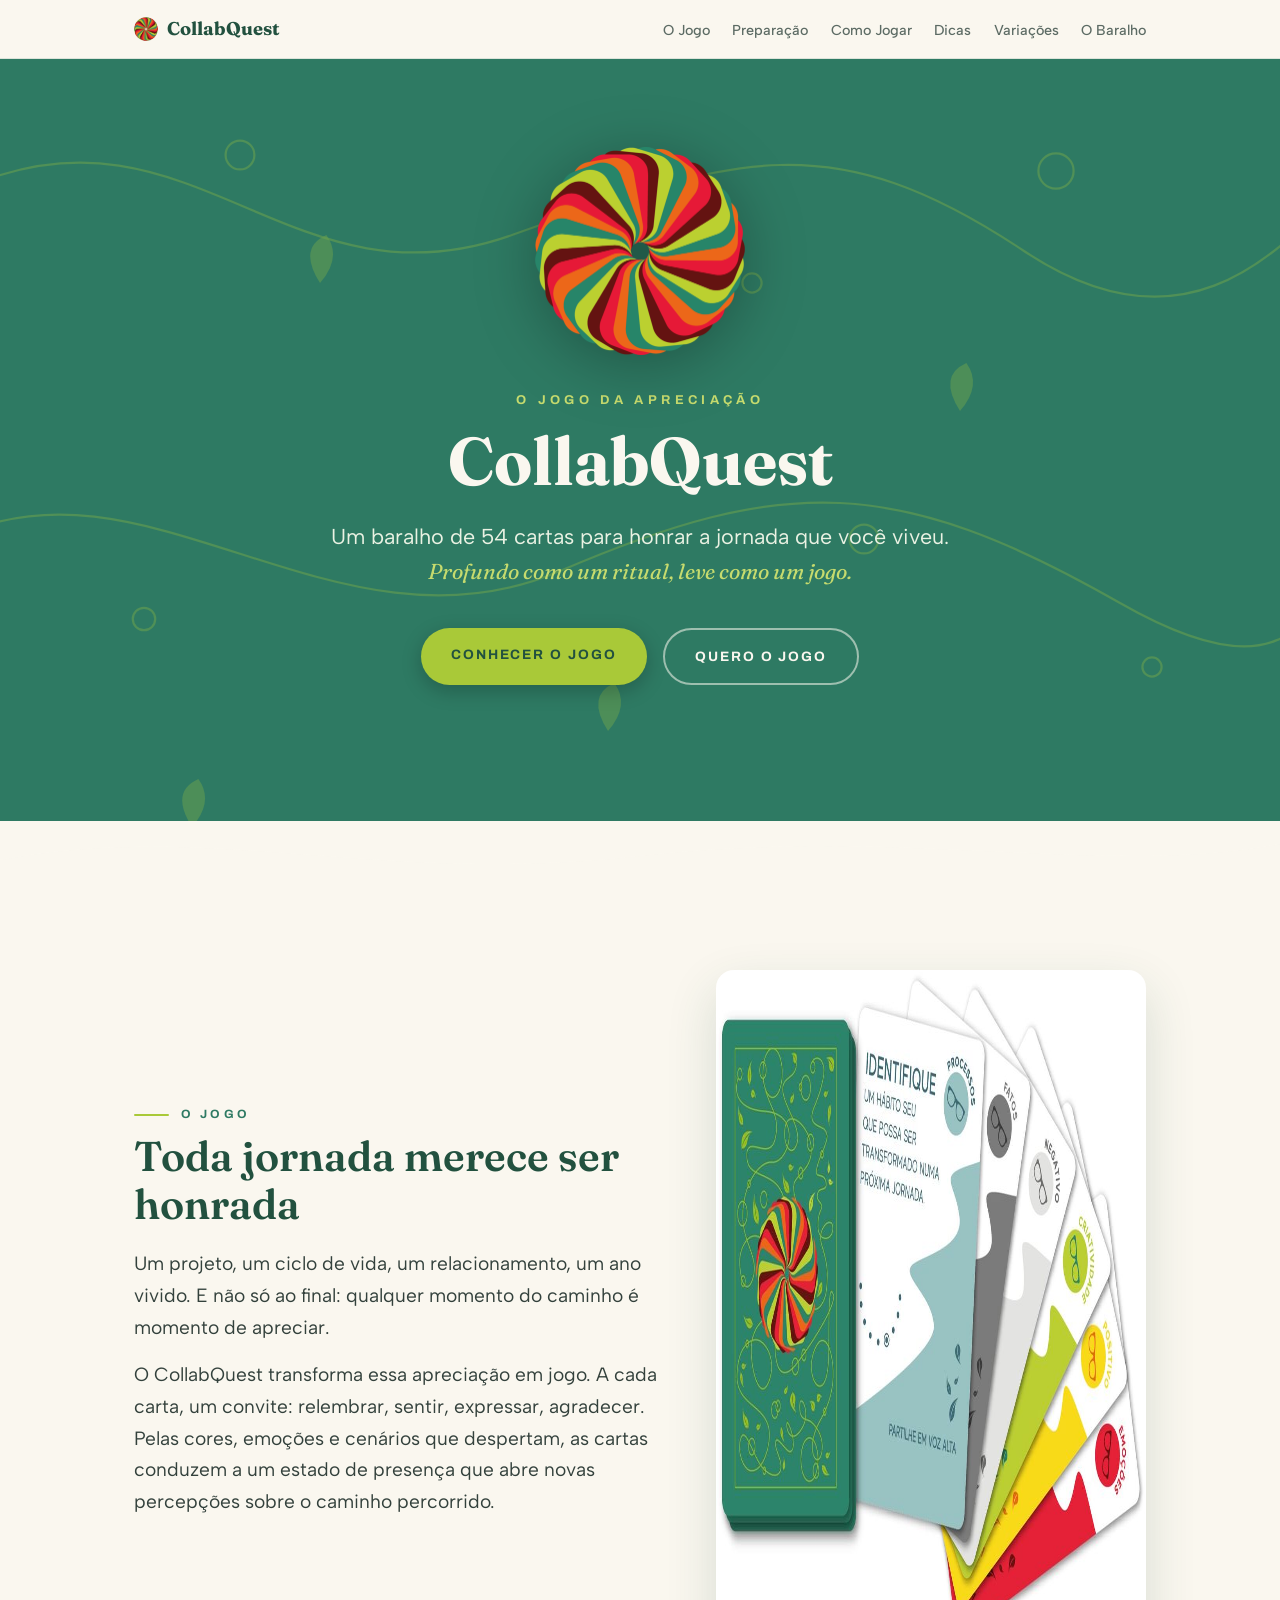
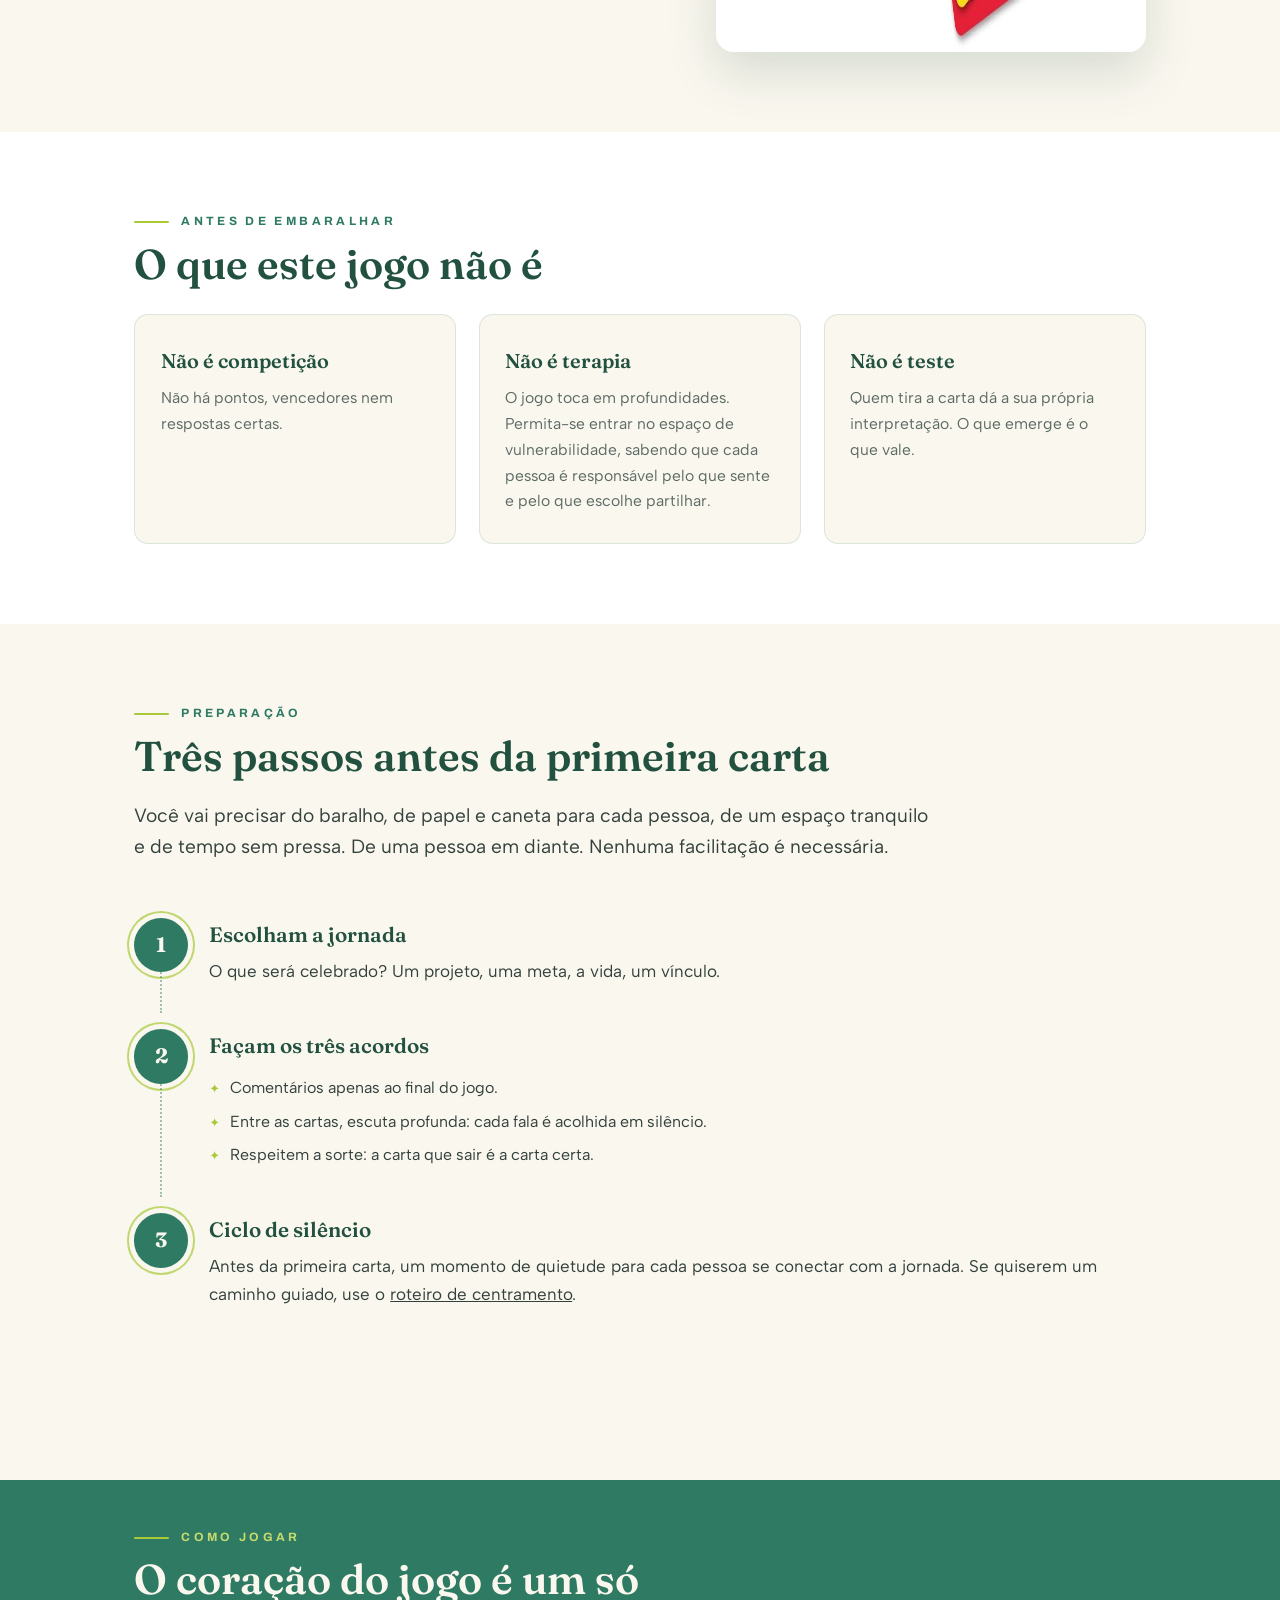
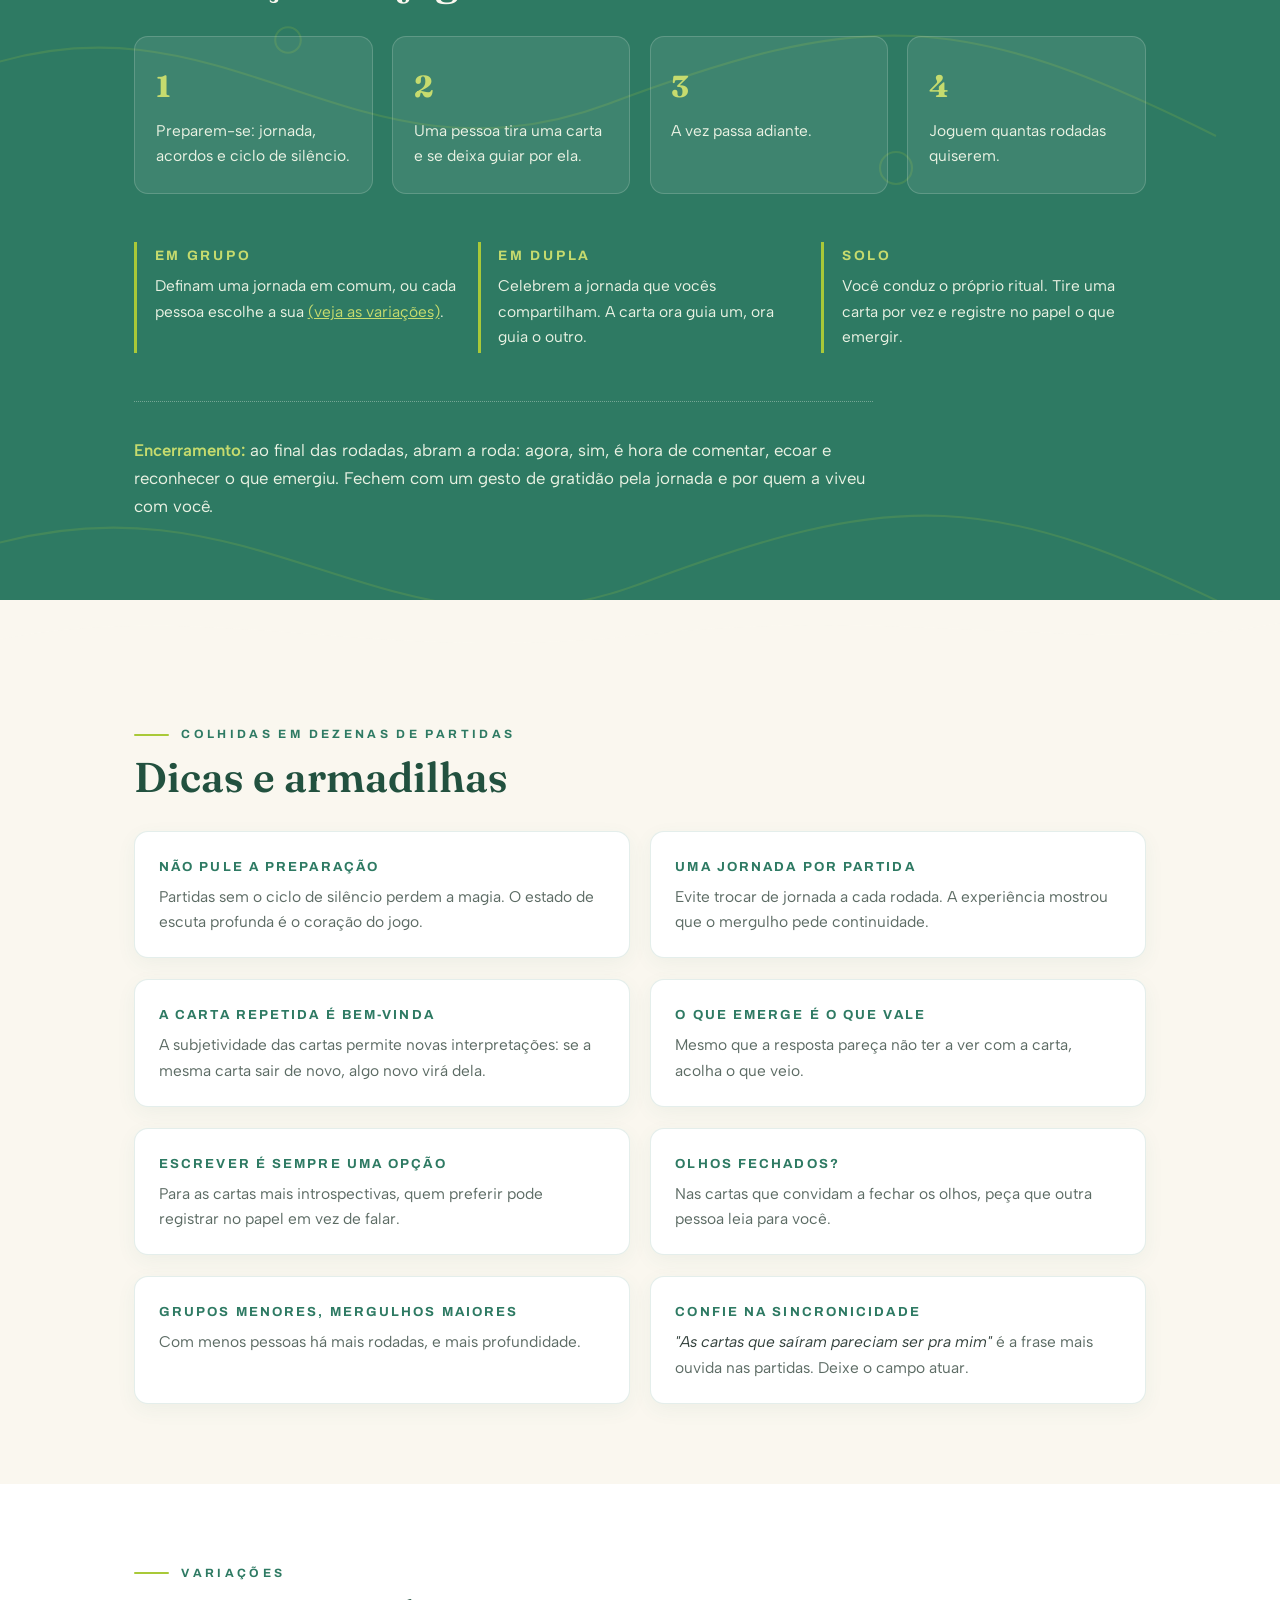
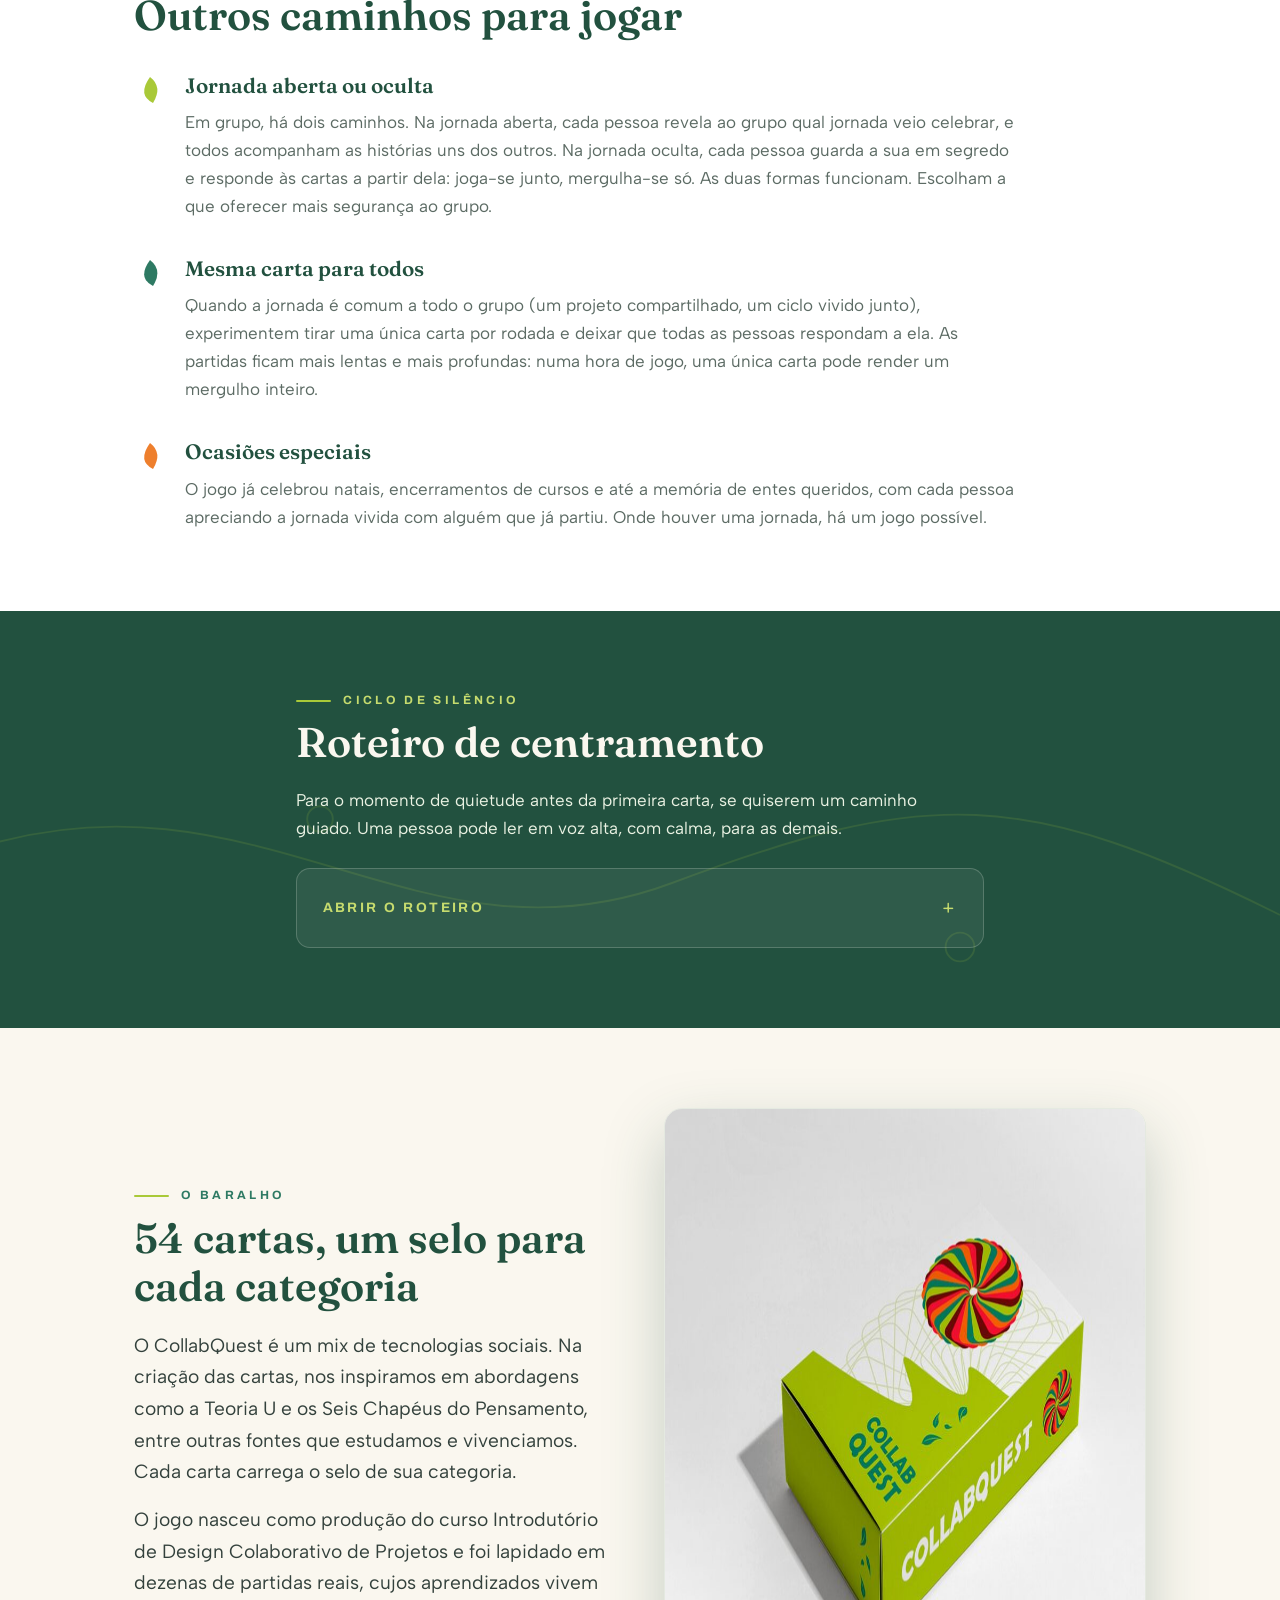
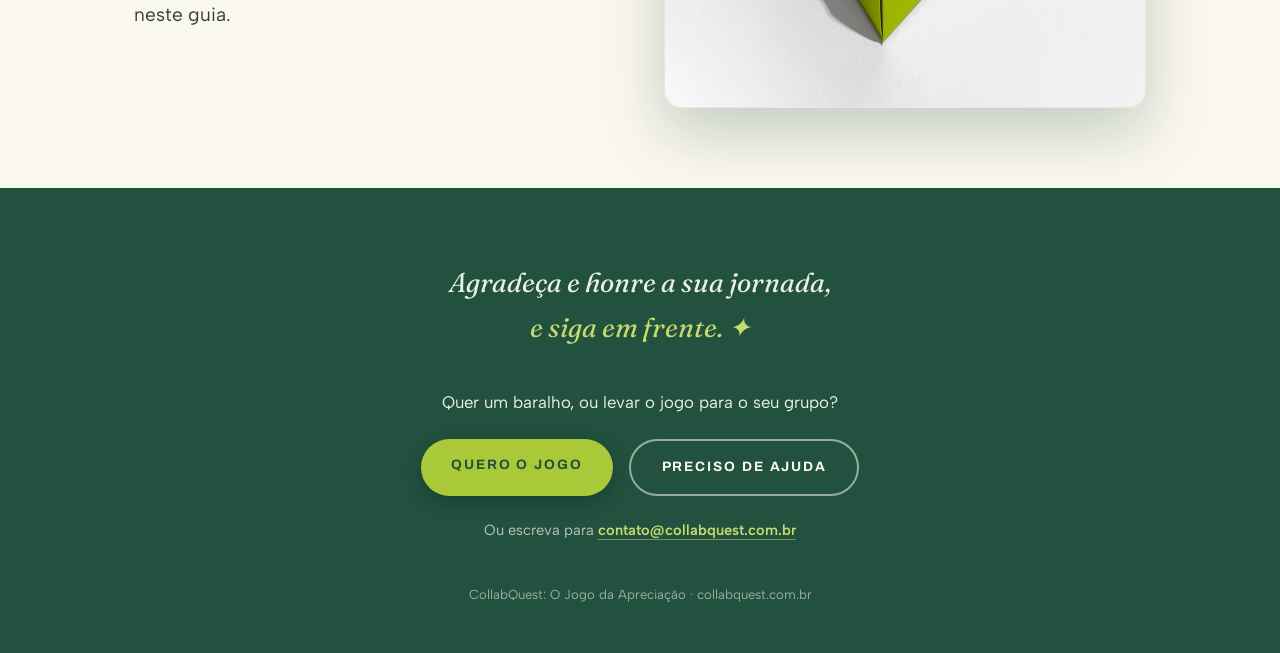
==== index.html @ 1b377187 "CollabQuest landing page Co-Authored-By: Claude Fable 5 <noreply@anthropic.com>" ====
<!DOCTYPE html>
<html lang="pt-BR">
<head>
<meta charset="UTF-8">
<meta name="viewport" content="width=device-width, initial-scale=1.0">
<title>CollabQuest: O Jogo da Apreciação</title>
<meta name="description" content="Um baralho de 54 cartas para honrar a jornada que você viveu. Profundo como um ritual, leve como um jogo. Conheça o CollabQuest e leia o guia completo.">
<link rel="canonical" href="https://collabquest.com.br/">
<link rel="icon" type="image/x-icon" href="favicon.ico">
<link rel="icon" type="image/png" sizes="256x256" href="favicon-base.png">
<meta property="og:title" content="CollabQuest: O Jogo da Apreciação">
<meta property="og:description" content="Um baralho de 54 cartas para honrar a jornada que você viveu. Profundo como um ritual, leve como um jogo.">
<meta property="og:url" content="https://collabquest.com.br/">
<meta property="og:type" content="website">
<meta property="og:locale" content="pt_BR">
<meta property="og:image" content="https://collabquest.com.br/mockup-caixa.jpg">
<meta property="og:image:width" content="900">
<meta property="og:image:height" content="600">
<meta name="twitter:card" content="summary_large_image">
<meta name="twitter:title" content="CollabQuest: O Jogo da Apreciação">
<meta name="twitter:description" content="Um baralho de 54 cartas para honrar a jornada que você viveu.">
<meta name="twitter:image" content="https://collabquest.com.br/mockup-caixa.jpg">
<meta name="theme-color" content="#2E7A63">
<link rel="preconnect" href="https://fonts.googleapis.com">
<link rel="preconnect" href="https://fonts.gstatic.com" crossorigin>
<link href="https://fonts.googleapis.com/css2?family=Fraunces:opsz,wght@9..144,400;9..144,600;9..144,700&family=Albert+Sans:wght@400;500;600&family=Archivo:wght@600;700&display=swap" rel="stylesheet">
<style>
:root{
  --verde-mata:#2E7A63;
  --verde-noite:#22513F;
  --lima:#A9C938;
  --lima-suave:#C6DB6E;
  --creme:#FAF7EF;
  --papel:#FFFFFF;
  --tinta:#33413C;
  --tinta-suave:#5C6B64;
  --vermelho:#D9394C;
  --laranja:#EE7F2D;
  --vinho:#6E2230;
  --max:1060px;
}
*{margin:0;padding:0;box-sizing:border-box}
html{scroll-behavior:smooth}
@media (prefers-reduced-motion:reduce){
  html{scroll-behavior:auto}
  *,*::before,*::after{animation:none!important;transition:none!important}
  .mandala{animation:girar 90s linear infinite!important}
}
body{
  font-family:'Albert Sans',system-ui,sans-serif;
  color:var(--tinta);
  background:var(--creme);
  line-height:1.65;
  font-size:1.0625rem;
}
::selection{background:var(--lima);color:var(--verde-noite)}
a{color:inherit}
img{max-width:100%;display:block}

/* ---------- Utilidades ---------- */
.wrap{max-width:var(--max);margin:0 auto;padding:0 1.5rem}
.eyebrow{
  font-family:'Archivo',sans-serif;font-weight:700;font-size:.75rem;
  letter-spacing:.28em;text-transform:uppercase;color:var(--verde-mata);
  display:flex;align-items:center;gap:.75rem;
}
.eyebrow::before{content:"";width:2.2rem;height:2px;background:var(--lima);border-radius:2px;flex:none}
h2{
  font-family:'Fraunces',serif;font-weight:600;font-size:clamp(1.8rem,3.6vw,2.6rem);
  line-height:1.15;color:var(--verde-noite);margin:.55rem 0 1.2rem;
}
.lead{font-size:clamp(1.05rem,1.6vw,1.2rem);max-width:42em}
section{padding:5rem 0}
.reveal{opacity:0;transform:translateY(18px);transition:opacity .7s ease,transform .7s ease}
.reveal.on{opacity:1;transform:none}

/* ---------- Nav ---------- */
nav{
  position:sticky;top:0;z-index:50;
  background:rgba(250,247,239,.92);backdrop-filter:blur(8px);
  border-bottom:1px solid rgba(46,122,99,.15);
}
nav .wrap{display:flex;align-items:center;justify-content:space-between;height:3.6rem}
.brand{
  font-family:'Fraunces',serif;font-weight:700;font-size:1.15rem;color:var(--verde-noite);
  text-decoration:none;display:flex;align-items:center;gap:.55rem;
}
.brand svg{width:1.5rem;height:1.5rem}
.nav-links{display:flex;gap:1.4rem;list-style:none}
.nav-links a{
  text-decoration:none;font-size:.9rem;font-weight:500;color:var(--tinta-suave);
  padding:.3rem 0;border-bottom:2px solid transparent;transition:color .2s,border-color .2s;
}
.nav-links a:hover,.nav-links a:focus-visible{color:var(--verde-mata);border-color:var(--lima)}
a:focus-visible,button:focus-visible,summary:focus-visible{outline:3px solid var(--lima);outline-offset:3px;border-radius:4px}
@media(max-width:760px){.nav-links{display:none}}

/* ---------- Hero ---------- */
header.hero{
  background:var(--verde-mata);color:var(--creme);
  position:relative;overflow:hidden;text-align:center;
  padding:5.5rem 1.5rem 8.5rem;
}
.hero .arabesco{position:absolute;inset:0;opacity:.5;pointer-events:none}
.hero-inner{position:relative;max-width:44rem;margin:0 auto}
.mandala{width:clamp(150px,22vw,210px);height:auto;margin:0 auto 2.2rem;filter:drop-shadow(0 10px 30px rgba(0,0,0,.28));animation:girar 90s linear infinite}
@keyframes girar{to{transform:rotate(360deg)}}
.hero .sub{
  font-family:'Archivo',sans-serif;font-weight:700;font-size:.8rem;
  letter-spacing:.34em;text-transform:uppercase;color:var(--lima-suave);margin-bottom:.9rem;
}
h1{font-family:'Fraunces',serif;font-weight:700;font-size:clamp(2.6rem,6.5vw,4.2rem);line-height:1.05}
.hero .tagline{
  font-size:clamp(1.1rem,2vw,1.35rem);margin:1.4rem auto 2.4rem;max-width:34em;
  color:#EAF2E3;font-weight:400;
}
.hero .tagline em{font-family:'Fraunces',serif;font-style:italic;color:var(--lima-suave)}
.ctas{display:flex;gap:1rem;justify-content:center;flex-wrap:wrap}
.btn{
  font-family:'Archivo',sans-serif;font-weight:700;font-size:.85rem;
  letter-spacing:.14em;text-transform:uppercase;text-decoration:none;
  padding:.95rem 1.9rem;border-radius:999px;transition:transform .2s,box-shadow .2s;
  display:inline-block;
}
.btn:hover{transform:translateY(-2px)}
.btn-lima{background:var(--lima);color:var(--verde-noite);box-shadow:0 6px 20px rgba(0,0,0,.22)}
.btn-ghost{border:2px solid rgba(250,247,239,.55);color:var(--creme)}
.btn-ghost:hover{border-color:var(--lima-suave);color:var(--lima-suave)}

/* onda divisória */
.onda{display:block;width:100%;height:70px;margin-top:-1px}
.onda.baixo{transform:scaleY(-1)}

/* ---------- Trilha de pontos ---------- */
.trilha{display:flex;justify-content:center;padding:0 0 .5rem}
.trilha svg{width:150px;height:auto;opacity:.85}

/* ---------- O Jogo ---------- */
#o-jogo .grid{display:grid;grid-template-columns:1.1fr .9fr;gap:3.5rem;align-items:center}
@media(max-width:820px){#o-jogo .grid{grid-template-columns:1fr}}

/* ---------- Não é ---------- */
.nao-e{background:var(--papel)}
.tres{display:grid;grid-template-columns:repeat(3,1fr);gap:1.4rem;margin-top:1.6rem}
@media(max-width:820px){.tres{grid-template-columns:1fr}}
.tile{
  background:var(--creme);border-radius:14px;padding:1.8rem 1.6rem;
  border:1px solid rgba(46,122,99,.14);
}
.tile h3{font-family:'Fraunces',serif;font-weight:600;font-size:1.25rem;color:var(--verde-noite);margin-bottom:.5rem}
.tile p{font-size:.98rem;color:var(--tinta-suave)}

/* ---------- Preparação ---------- */
.passos{list-style:none;margin-top:2rem;display:grid;gap:0;position:relative}
.passo{
  display:grid;grid-template-columns:3.4rem 1fr;gap:1.3rem;padding:1.4rem 0;position:relative;
}
.passo:not(:last-child)::after{
  content:"";position:absolute;left:1.65rem;top:4.6rem;bottom:-.4rem;width:0;
  border-left:2px dotted rgba(46,122,99,.45);
}
.marcador{
  width:3.4rem;height:3.4rem;border-radius:50%;flex:none;
  background:var(--verde-mata);color:var(--creme);
  display:flex;align-items:center;justify-content:center;
  font-family:'Fraunces',serif;font-weight:700;font-size:1.3rem;
  box-shadow:0 0 0 5px var(--creme),0 0 0 7px rgba(169,201,56,.7);
}
.passo h3{font-family:'Fraunces',serif;font-weight:600;font-size:1.3rem;color:var(--verde-noite);margin-bottom:.3rem}
.acordos{list-style:none;margin-top:.7rem;display:grid;gap:.45rem}
.acordos li{display:flex;gap:.6rem;align-items:baseline;font-size:1rem}
.acordos li::before{content:"✦";color:var(--lima);flex:none;font-size:.8rem}

/* ---------- Como jogar ---------- */
.jogar{background:var(--verde-mata);color:var(--creme);position:relative;overflow:hidden}
.jogar .arabesco{position:absolute;inset:0;opacity:.35;pointer-events:none}
.jogar .wrap{position:relative}
.jogar .eyebrow{color:var(--lima-suave)}
.jogar .eyebrow::before{background:var(--lima)}
.jogar h2{color:var(--creme)}
.coracao{
  display:grid;grid-template-columns:repeat(4,1fr);gap:1.2rem;margin:2rem 0 3rem;
  counter-reset:passo;
}
@media(max-width:820px){.coracao{grid-template-columns:repeat(2,1fr)}}
@media(max-width:520px){.coracao{grid-template-columns:1fr}}
.coracao div{
  background:rgba(255,255,255,.08);border:1px solid rgba(250,247,239,.18);
  border-radius:14px;padding:1.5rem 1.3rem;counter-increment:passo;
}
.coracao div::before{
  content:counter(passo);display:block;font-family:'Fraunces',serif;font-weight:700;
  font-size:1.9rem;color:var(--lima-suave);margin-bottom:.4rem;
}
.coracao p{font-size:.97rem;color:#EAF2E3}
.formatos{display:grid;grid-template-columns:repeat(3,1fr);gap:1.2rem}
@media(max-width:820px){.formatos{grid-template-columns:1fr}}
.formato{border-left:3px solid var(--lima);padding:.2rem 0 .2rem 1.1rem}
.formato h3{
  font-family:'Archivo',sans-serif;font-weight:700;font-size:.85rem;letter-spacing:.2em;
  text-transform:uppercase;color:var(--lima-suave);margin-bottom:.35rem;
}
.formato p{font-size:.97rem;color:#EAF2E3}
.jogar .fecho{
  margin-top:3rem;padding-top:2.2rem;border-top:1px dotted rgba(250,247,239,.35);
  font-size:1.05rem;max-width:44em;color:#EAF2E3;
}
.jogar .fecho strong{color:var(--lima-suave);font-weight:600}

/* ---------- Dicas ---------- */
.dicas-grid{display:grid;grid-template-columns:repeat(2,1fr);gap:1.3rem;margin-top:1.8rem}
@media(max-width:760px){.dicas-grid{grid-template-columns:1fr}}
.dica{
  background:var(--papel);border-radius:14px;padding:1.5rem 1.5rem 1.4rem;
  border:1px solid rgba(46,122,99,.13);box-shadow:0 6px 20px rgba(46,122,99,.06);
}
.dica h3{
  font-family:'Archivo',sans-serif;font-weight:700;font-size:.82rem;letter-spacing:.16em;
  text-transform:uppercase;color:var(--verde-mata);margin-bottom:.4rem;
}
.dica p{font-size:.97rem;color:var(--tinta-suave)}
.dica em{color:var(--tinta);font-style:italic}

/* ---------- Variações ---------- */
.variacoes{background:var(--papel)}
.var-lista{display:grid;gap:2rem;margin-top:1.8rem}
.var-item{display:grid;grid-template-columns:auto 1fr;gap:1.2rem;align-items:start;max-width:52em}
.var-item .folha{width:2rem;height:2rem;flex:none;margin-top:.3rem}
.var-item h3{font-family:'Fraunces',serif;font-weight:600;font-size:1.3rem;color:var(--verde-noite);margin-bottom:.3rem}
.var-item p{color:var(--tinta-suave)}

/* ---------- Centramento ---------- */
.centramento{background:var(--verde-noite);color:var(--creme);position:relative;overflow:hidden}
.centramento .arabesco{position:absolute;inset:0;opacity:.28;pointer-events:none}
.centramento .wrap{position:relative;max-width:46rem}
.centramento .eyebrow{color:var(--lima-suave)}
.centramento h2{color:var(--creme)}
.centramento details{
  margin-top:1.6rem;background:rgba(255,255,255,.06);
  border:1px solid rgba(250,247,239,.2);border-radius:14px;
}
.centramento summary{
  cursor:pointer;list-style:none;padding:1.3rem 1.6rem;
  font-family:'Archivo',sans-serif;font-weight:700;font-size:.85rem;
  letter-spacing:.18em;text-transform:uppercase;color:var(--lima-suave);
  display:flex;justify-content:space-between;align-items:center;gap:1rem;
}
.centramento summary::-webkit-details-marker{display:none}
.centramento summary::after{content:"+";font-size:1.4rem;font-family:'Fraunces',serif;transition:transform .25s}
.centramento details[open] summary::after{transform:rotate(45deg)}
.roteiro{padding:0 1.6rem 1.8rem;display:grid;gap:1.1rem}
.roteiro p{
  font-family:'Fraunces',serif;font-size:1.12rem;line-height:1.7;color:#EAF2E3;
  border-left:2px solid var(--lima);padding-left:1.1rem;
}

/* ---------- Baralho / mockup ---------- */
#baralho .grid{display:grid;grid-template-columns:1fr 1fr;gap:3rem;align-items:center}
@media(max-width:820px){#baralho .grid{grid-template-columns:1fr}}
.mockup-real{
  border-radius:18px;box-shadow:0 24px 60px rgba(34,81,63,.25);
  border:1px solid rgba(46,122,99,.1);
}
.leque-cartas{border-radius:18px;box-shadow:0 20px 50px rgba(34,81,63,.16);width:100%}

/* ---------- Rodapé ---------- */
footer{background:var(--verde-noite);color:var(--creme);text-align:center;padding:4.5rem 1.5rem 3rem}
footer .despedida{
  font-family:'Fraunces',serif;font-style:italic;font-size:clamp(1.25rem,2.6vw,1.7rem);
  max-width:30em;margin:0 auto 2.4rem;color:#EAF2E3;
}
footer .despedida span{color:var(--lima-suave)}
footer .contato{margin-bottom:2.6rem}
footer .contato-txt{font-size:1.05rem;color:#EAF2E3;margin-bottom:1.4rem}
footer .contato .ctas{margin-bottom:1.4rem}
footer .contato-mail{font-size:.92rem;color:rgba(250,247,239,.7)}
footer .contato-mail a{color:var(--lima-suave);font-weight:600;text-decoration:none;border-bottom:1px solid rgba(198,219,110,.5)}
footer .contato a:hover{border-color:var(--lima-suave)}
footer .fim{font-size:.82rem;color:rgba(250,247,239,.55)}
</style>
</head>
<body>

<nav aria-label="Navegação principal">
  <div class="wrap">
    <a class="brand" href="#topo">
      <img src="mandala.png" alt="" width="24" height="24" style="border-radius:50%">
      CollabQuest
    </a>
    <ul class="nav-links">
      <li><a href="#o-jogo">O Jogo</a></li>
      <li><a href="#preparacao">Preparação</a></li>
      <li><a href="#como-jogar">Como Jogar</a></li>
      <li><a href="#dicas">Dicas</a></li>
      <li><a href="#variacoes">Variações</a></li>
      <li><a href="#baralho">O Baralho</a></li>
    </ul>
  </div>
</nav>

<header class="hero" id="topo">
  <svg class="arabesco" aria-hidden="true" preserveAspectRatio="xMidYMid slice" viewBox="0 0 800 600">
    <g fill="none" stroke="#A9C938" stroke-width="1.4" opacity=".55">
      <path d="M-20,80 C120,20 180,160 320,110 S520,40 640,120 820,90 860,60"/>
      <path d="M-30,300 C90,240 210,380 350,320 S560,260 700,340 820,300 860,280"/>
      <path d="M-20,520 C130,460 190,600 330,540 S540,470 660,550 830,520 870,490"/>
      <circle cx="150" cy="60" r="9"/><circle cx="470" cy="140" r="6"/>
      <circle cx="660" cy="70" r="11"/><circle cx="90" cy="350" r="7"/>
      <circle cx="540" cy="300" r="9"/><circle cx="720" cy="380" r="6"/>
      <circle cx="240" cy="560" r="8"/><circle cx="600" cy="500" r="10"/>
    </g>
    <g fill="#A9C938" opacity=".5">
      <path d="M200,140 q14,-16 4,-30 q-18,8 -4,30" /><path d="M600,220 q14,-16 4,-30 q-18,8 -4,30"/>
      <path d="M380,420 q14,-16 4,-30 q-18,8 -4,30"/><path d="M120,480 q14,-16 4,-30 q-18,8 -4,30"/>
      <path d="M700,520 q14,-16 4,-30 q-18,8 -4,30"/>
    </g>
  </svg>
  <div class="hero-inner">
    <img class="mandala" src="mandala.png" alt="Mandala colorida do CollabQuest" width="210" height="210" fetchpriority="high">
    <p class="sub">O Jogo da Apreciação</p>
    <h1>CollabQuest</h1>
    <p class="tagline">Um baralho de 54 cartas para honrar a jornada que você viveu. <em>Profundo como um ritual, leve como um jogo.</em></p>
    <div class="ctas">
      <a class="btn btn-lima" href="#o-jogo">Conhecer o jogo</a>
      <a class="btn btn-ghost" href="#quero" >Quero o jogo</a>
    </div>
  </div>
</header>
<svg class="onda" viewBox="0 0 1440 70" preserveAspectRatio="none" aria-hidden="true"><path d="M0,70 L0,40 C240,0 420,66 720,36 C1020,6 1240,58 1440,24 L1440,70 Z" fill="#FAF7EF"/></svg>

<section id="o-jogo">
  <div class="wrap">
    <div class="grid">
      <div class="reveal">
        <p class="eyebrow">O Jogo</p>
        <h2>Toda jornada merece ser honrada</h2>
        <p class="lead">Um projeto, um ciclo de vida, um relacionamento, um ano vivido. E não só ao final: qualquer momento do caminho é momento de apreciar.</p>
        <p class="lead" style="margin-top:1rem">O CollabQuest transforma essa apreciação em jogo. A cada carta, um convite: relembrar, sentir, expressar, agradecer. Pelas cores, emoções e cenários que despertam, as cartas conduzem a um estado de presença que abre novas percepções sobre o caminho percorrido.</p>
      </div>
      <div class="reveal">
        <img class="leque-cartas" src="cartas-leque.jpg" alt="Verso do baralho CollabQuest e um leque de cartas mostrando os selos de categoria: Processos, Fatos, Negativo, Criatividade, Positivo e Emoções" loading="lazy" width="1100" height="682">
      </div>
    </div>
  </div>
</section>

<section class="nao-e" id="nao-e">
  <div class="wrap">
    <p class="eyebrow reveal">Antes de embaralhar</p>
    <h2 class="reveal">O que este jogo não é</h2>
    <div class="tres">
      <div class="tile reveal">
        <h3>Não é competição</h3>
        <p>Não há pontos, vencedores nem respostas certas.</p>
      </div>
      <div class="tile reveal">
        <h3>Não é terapia</h3>
        <p>O jogo toca em profundidades. Permita-se entrar no espaço de vulnerabilidade, sabendo que cada pessoa é responsável pelo que sente e pelo que escolhe partilhar.</p>
      </div>
      <div class="tile reveal">
        <h3>Não é teste</h3>
        <p>Quem tira a carta dá a sua própria interpretação. O que emerge é o que vale.</p>
      </div>
    </div>
  </div>
</section>

<section id="preparacao">
  <div class="wrap">
    <p class="eyebrow reveal">Preparação</p>
    <h2 class="reveal">Três passos antes da primeira carta</h2>
    <p class="lead reveal">Você vai precisar do baralho, de papel e caneta para cada pessoa, de um espaço tranquilo e de tempo sem pressa. De uma pessoa em diante. Nenhuma facilitação é necessária.</p>
    <ol class="passos">
      <li class="passo reveal">
        <span class="marcador" aria-hidden="true">1</span>
        <div>
          <h3>Escolham a jornada</h3>
          <p>O que será celebrado? Um projeto, uma meta, a vida, um vínculo.</p>
        </div>
      </li>
      <li class="passo reveal">
        <span class="marcador" aria-hidden="true">2</span>
        <div>
          <h3>Façam os três acordos</h3>
          <ul class="acordos">
            <li>Comentários apenas ao final do jogo.</li>
            <li>Entre as cartas, escuta profunda: cada fala é acolhida em silêncio.</li>
            <li>Respeitem a sorte: a carta que sair é a carta certa.</li>
          </ul>
        </div>
      </li>
      <li class="passo reveal">
        <span class="marcador" aria-hidden="true">3</span>
        <div>
          <h3>Ciclo de silêncio</h3>
          <p>Antes da primeira carta, um momento de quietude para cada pessoa se conectar com a jornada. Se quiserem um caminho guiado, use o <a href="#centramento">roteiro de centramento</a>.</p>
        </div>
      </li>
    </ol>
  </div>
</section>

<svg class="onda baixo" viewBox="0 0 1440 70" preserveAspectRatio="none" aria-hidden="true"><path d="M0,70 L0,40 C240,0 420,66 720,36 C1020,6 1240,58 1440,24 L1440,70 Z" fill="#FAF7EF"/></svg>
<section class="jogar" id="como-jogar" style="padding-top:3rem">
  <svg class="arabesco" aria-hidden="true" preserveAspectRatio="xMidYMid slice" viewBox="0 0 800 600">
    <g fill="none" stroke="#A9C938" stroke-width="1.3" opacity=".5">
      <path d="M-20,120 C140,60 220,200 380,140 S600,80 760,160"/>
      <path d="M-20,420 C160,360 240,500 400,440 S620,380 780,460"/>
      <circle cx="180" cy="100" r="8"/><circle cx="560" cy="180" r="10"/><circle cx="320" cy="460" r="7"/>
    </g>
  </svg>
  <div class="wrap">
    <p class="eyebrow reveal">Como jogar</p>
    <h2 class="reveal">O coração do jogo é um só</h2>
    <div class="coracao">
      <div class="reveal"><p>Preparem-se: jornada, acordos e ciclo de silêncio.</p></div>
      <div class="reveal"><p>Uma pessoa tira uma carta e se deixa guiar por ela.</p></div>
      <div class="reveal"><p>A vez passa adiante.</p></div>
      <div class="reveal"><p>Joguem quantas rodadas quiserem.</p></div>
    </div>
    <div class="formatos">
      <div class="formato reveal">
        <h3>Em grupo</h3>
        <p>Definam uma jornada em comum, ou cada pessoa escolhe a sua <a href="#variacoes" style="color:var(--lima-suave)">(veja as variações)</a>.</p>
      </div>
      <div class="formato reveal">
        <h3>Em dupla</h3>
        <p>Celebrem a jornada que vocês compartilham. A carta ora guia um, ora guia o outro.</p>
      </div>
      <div class="formato reveal">
        <h3>Solo</h3>
        <p>Você conduz o próprio ritual. Tire uma carta por vez e registre no papel o que emergir.</p>
      </div>
    </div>
    <p class="fecho reveal"><strong>Encerramento:</strong> ao final das rodadas, abram a roda: agora, sim, é hora de comentar, ecoar e reconhecer o que emergiu. Fechem com um gesto de gratidão pela jornada e por quem a viveu com você.</p>
  </div>
</section>
<svg class="onda" viewBox="0 0 1440 70" preserveAspectRatio="none" aria-hidden="true"><path d="M0,70 L0,40 C240,0 420,66 720,36 C1020,6 1240,58 1440,24 L1440,70 Z" fill="#FAF7EF"/></svg>

<section id="dicas" style="padding-top:3.5rem">
  <div class="wrap">
    <p class="eyebrow reveal">Colhidas em dezenas de partidas</p>
    <h2 class="reveal">Dicas e armadilhas</h2>
    <div class="dicas-grid">
      <div class="dica reveal"><h3>Não pule a preparação</h3><p>Partidas sem o ciclo de silêncio perdem a magia. O estado de escuta profunda é o coração do jogo.</p></div>
      <div class="dica reveal"><h3>Uma jornada por partida</h3><p>Evite trocar de jornada a cada rodada. A experiência mostrou que o mergulho pede continuidade.</p></div>
      <div class="dica reveal"><h3>A carta repetida é bem-vinda</h3><p>A subjetividade das cartas permite novas interpretações: se a mesma carta sair de novo, algo novo virá dela.</p></div>
      <div class="dica reveal"><h3>O que emerge é o que vale</h3><p>Mesmo que a resposta pareça não ter a ver com a carta, acolha o que veio.</p></div>
      <div class="dica reveal"><h3>Escrever é sempre uma opção</h3><p>Para as cartas mais introspectivas, quem preferir pode registrar no papel em vez de falar.</p></div>
      <div class="dica reveal"><h3>Olhos fechados?</h3><p>Nas cartas que convidam a fechar os olhos, peça que outra pessoa leia para você.</p></div>
      <div class="dica reveal"><h3>Grupos menores, mergulhos maiores</h3><p>Com menos pessoas há mais rodadas, e mais profundidade.</p></div>
      <div class="dica reveal"><h3>Confie na sincronicidade</h3><p><em>"As cartas que saíram pareciam ser pra mim"</em> é a frase mais ouvida nas partidas. Deixe o campo atuar.</p></div>
    </div>
  </div>
</section>

<section class="variacoes" id="variacoes">
  <div class="wrap">
    <p class="eyebrow reveal">Variações</p>
    <h2 class="reveal">Outros caminhos para jogar</h2>
    <div class="var-lista">
      <div class="var-item reveal">
        <svg class="folha" viewBox="0 0 32 32" aria-hidden="true"><path d="M16,3 q13,10 3,26 q-16,-8 -3,-26" fill="#A9C938"/></svg>
        <div>
          <h3>Jornada aberta ou oculta</h3>
          <p>Em grupo, há dois caminhos. Na jornada aberta, cada pessoa revela ao grupo qual jornada veio celebrar, e todos acompanham as histórias uns dos outros. Na jornada oculta, cada pessoa guarda a sua em segredo e responde às cartas a partir dela: joga-se junto, mergulha-se só. As duas formas funcionam. Escolham a que oferecer mais segurança ao grupo.</p>
        </div>
      </div>
      <div class="var-item reveal">
        <svg class="folha" viewBox="0 0 32 32" aria-hidden="true"><path d="M16,3 q13,10 3,26 q-16,-8 -3,-26" fill="#2E7A63"/></svg>
        <div>
          <h3>Mesma carta para todos</h3>
          <p>Quando a jornada é comum a todo o grupo (um projeto compartilhado, um ciclo vivido junto), experimentem tirar uma única carta por rodada e deixar que todas as pessoas respondam a ela. As partidas ficam mais lentas e mais profundas: numa hora de jogo, uma única carta pode render um mergulho inteiro.</p>
        </div>
      </div>
      <div class="var-item reveal">
        <svg class="folha" viewBox="0 0 32 32" aria-hidden="true"><path d="M16,3 q13,10 3,26 q-16,-8 -3,-26" fill="#EE7F2D"/></svg>
        <div>
          <h3>Ocasiões especiais</h3>
          <p>O jogo já celebrou natais, encerramentos de cursos e até a memória de entes queridos, com cada pessoa apreciando a jornada vivida com alguém que já partiu. Onde houver uma jornada, há um jogo possível.</p>
        </div>
      </div>
    </div>
  </div>
</section>

<section class="centramento" id="centramento">
  <svg class="arabesco" aria-hidden="true" preserveAspectRatio="xMidYMid slice" viewBox="0 0 800 600">
    <g fill="none" stroke="#A9C938" stroke-width="1.2" opacity=".5">
      <path d="M-20,150 C160,90 260,230 420,170 S640,110 800,190"/>
      <path d="M-20,450 C180,390 260,530 420,470 S660,410 820,490"/>
      <circle cx="200" cy="130" r="8"/><circle cx="600" cy="210" r="9"/><circle cx="360" cy="490" r="7"/>
    </g>
  </svg>
  <div class="wrap">
    <p class="eyebrow reveal">Ciclo de silêncio</p>
    <h2 class="reveal">Roteiro de centramento</h2>
    <p class="reveal" style="color:#EAF2E3;max-width:40em">Para o momento de quietude antes da primeira carta, se quiserem um caminho guiado. Uma pessoa pode ler em voz alta, com calma, para as demais.</p>
    <details class="reveal">
      <summary>Abrir o roteiro</summary>
      <div class="roteiro">
        <p>Acalme-se e conecte-se com o seu corpo. Sinta onde ele toca a cadeira ou o chão.</p>
        <p>Note o seu peso e como a Terra lhe dá suporte. Se fosse uma pessoa oferecendo esse apoio, você o chamaria de amor incondicional.</p>
        <p>Respire profundamente. Escute a diferença de tom e sinta a diferença de temperatura entre a inspiração e a expiração: esse calor vem do Sol. Você é a dança dos ciclos da Terra com a energia do Sol.</p>
        <p>Você consegue escutar as batidas do seu coração? Elas estão com você desde antes de nascer.</p>
        <p>Encontre o ponto onde a energia no seu corpo é mais forte. Inspire para dentro dele, relaxe, e expire a tensão para fora.</p>
        <p>Agora, deixe vir a jornada a ser apreciada.</p>
      </div>
    </details>
  </div>
</section>

<section id="baralho">
  <div class="wrap">
    <div class="grid">
      <div class="reveal">
        <p class="eyebrow">O Baralho</p>
        <h2>54 cartas, um selo para cada categoria</h2>
        <p class="lead">O CollabQuest é um mix de tecnologias sociais. Na criação das cartas, nos inspiramos em abordagens como a Teoria U e os Seis Chapéus do Pensamento, entre outras fontes que estudamos e vivenciamos. Cada carta carrega o selo de sua categoria.</p>
        <p class="lead" style="margin-top:1rem">O jogo nasceu como produção do curso Introdutório de Design Colaborativo de Projetos e foi lapidado em dezenas de partidas reais, cujos aprendizados vivem neste guia.</p>
      </div>
      <div class="reveal">
        <img class="mockup-real" src="mockup-caixa.jpg" alt="Caixa do CollabQuest, verde-limão com a mandala colorida no topo" loading="lazy" width="900" height="600">
      </div>
    </div>
  </div>
</section>

<footer id="contato">
  <p class="despedida">Agradeça e honre a sua jornada,<br><span>e siga em frente. ✦</span></p>
  <div class="contato" id="quero">
    <p class="contato-txt">Quer um baralho, ou levar o jogo para o seu grupo?</p>
    <div class="ctas">
      <!-- TROCAR href pelo link do form "Quero o jogo" do Notion -->
      <a class="btn btn-lima" href="https://namesmapagina.notion.site/ebd//9c552eb66ca7495d960dfb83637842a4" target="_blank" rel="noopener">Quero o jogo</a>
      <!-- TROCAR href pelo link do form "Preciso de ajuda" do Notion -->
      <a class="btn btn-ghost" href="https://namesmapagina.notion.site/ebd//f9532771e380442aba42dc6016d8706b" target="_blank" rel="noopener">Preciso de ajuda</a>
    </div>
    <p class="contato-mail">Ou escreva para <a href="mailto:contato@collabquest.com.br">contato@collabquest.com.br</a></p>
  </div>
  <p class="fim">CollabQuest: O Jogo da Apreciação · collabquest.com.br</p>
</footer>

<script>
const io=new IntersectionObserver(es=>{es.forEach(e=>{if(e.isIntersecting){e.target.classList.add('on');io.unobserve(e.target)}})},{threshold:.12});
document.querySelectorAll('.reveal').forEach(el=>io.observe(el));
</script>
</body>
</html>
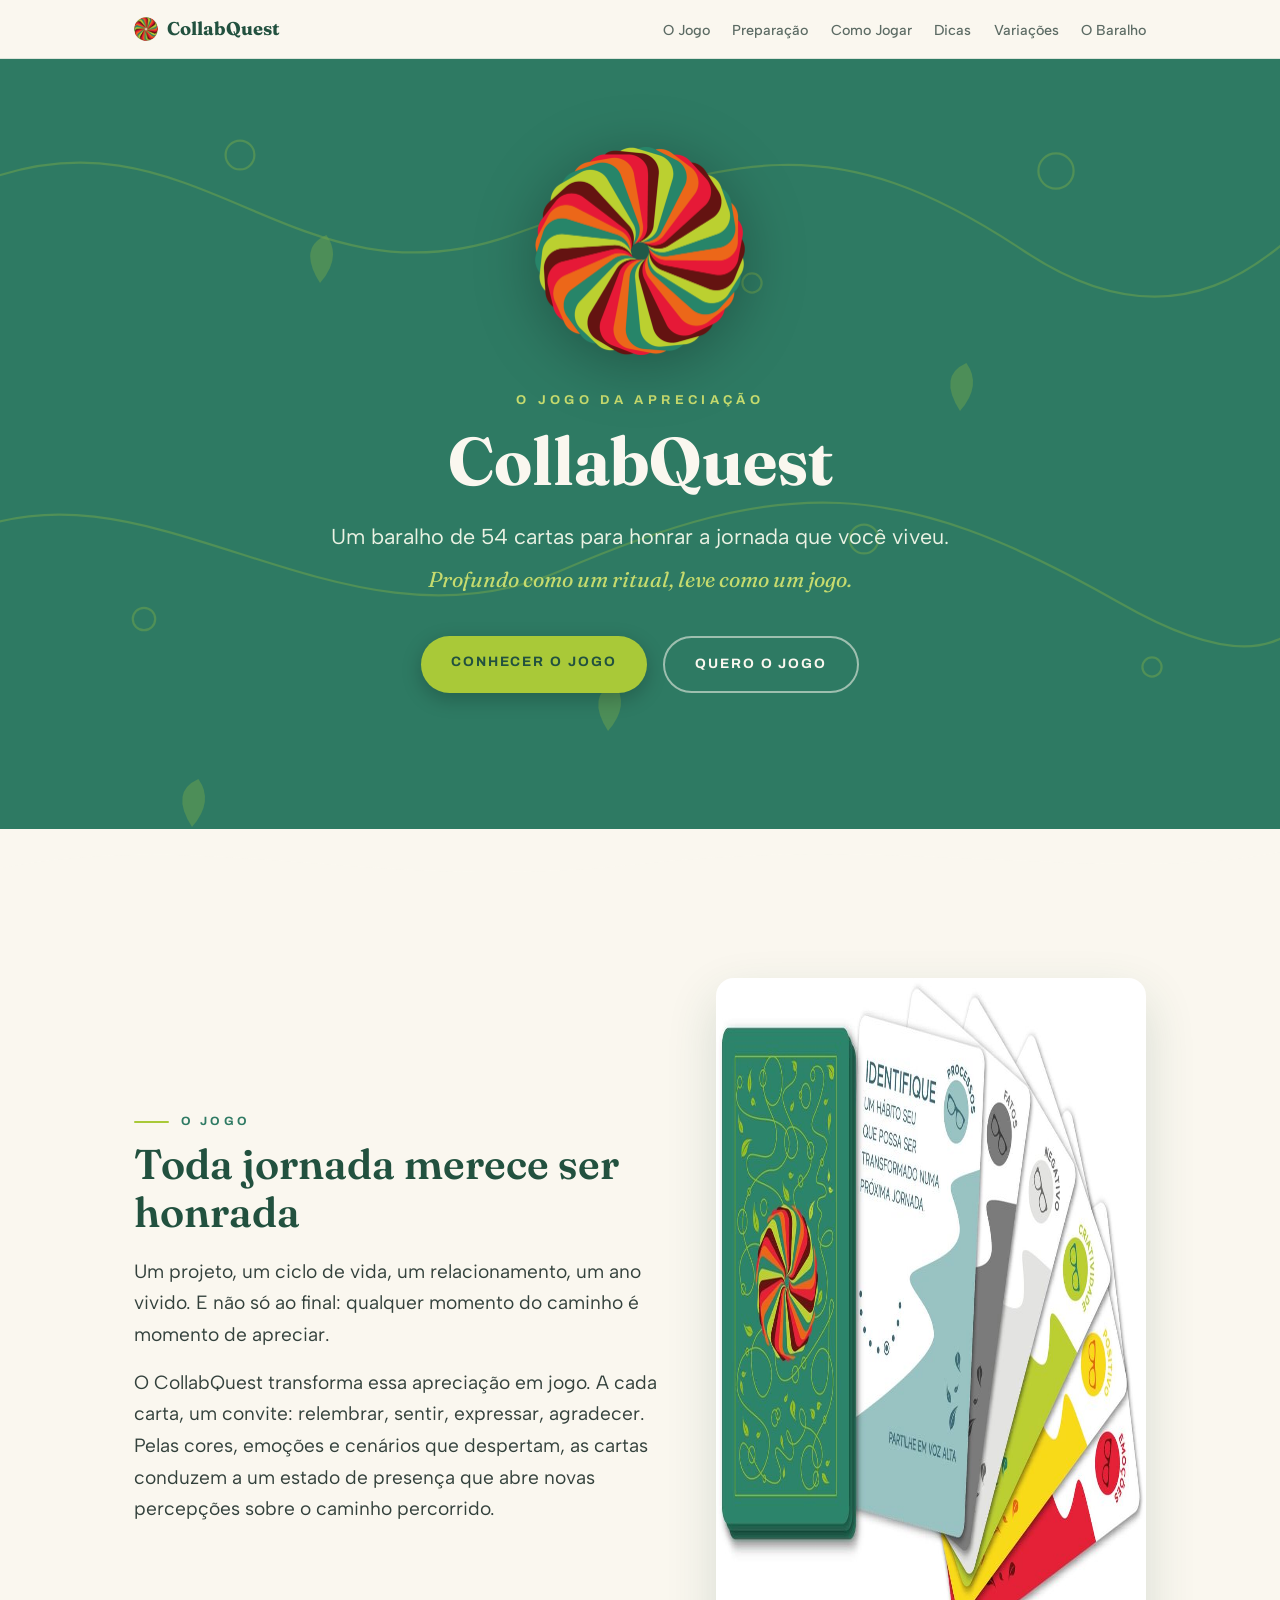
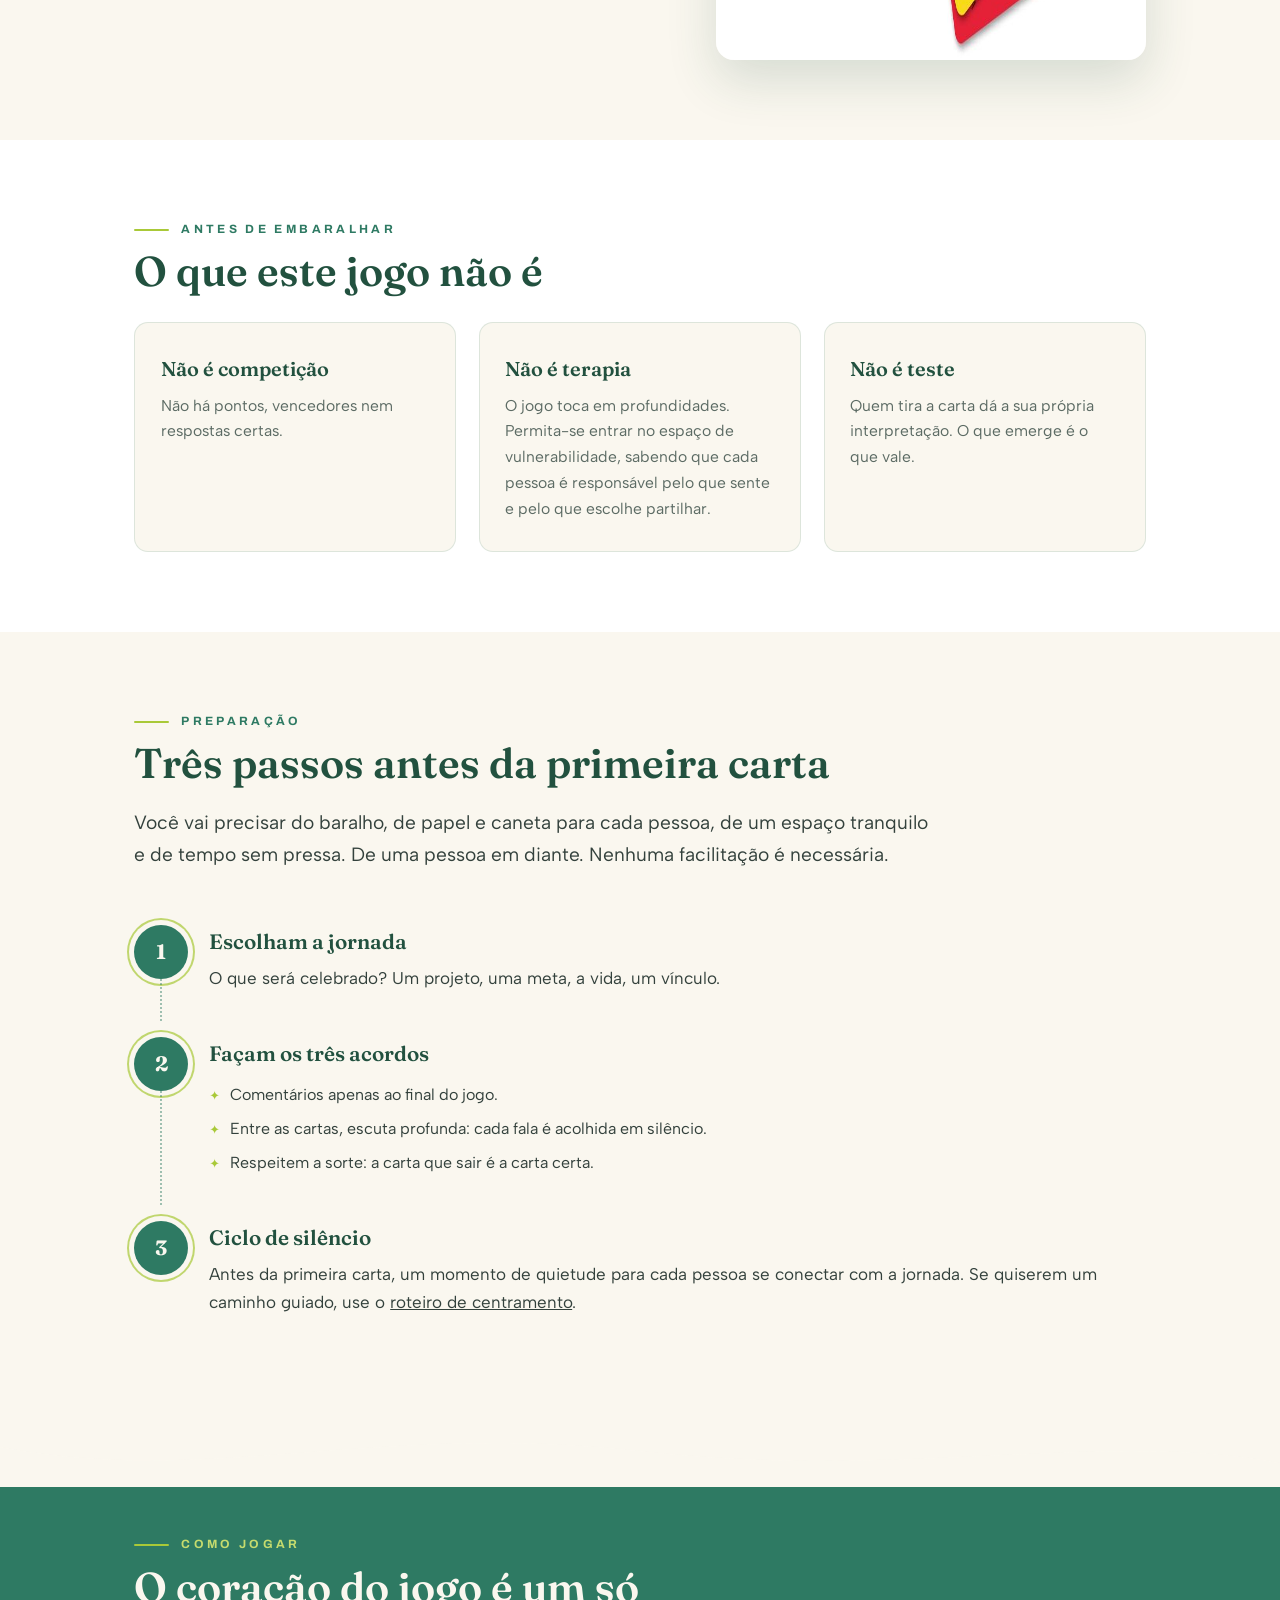
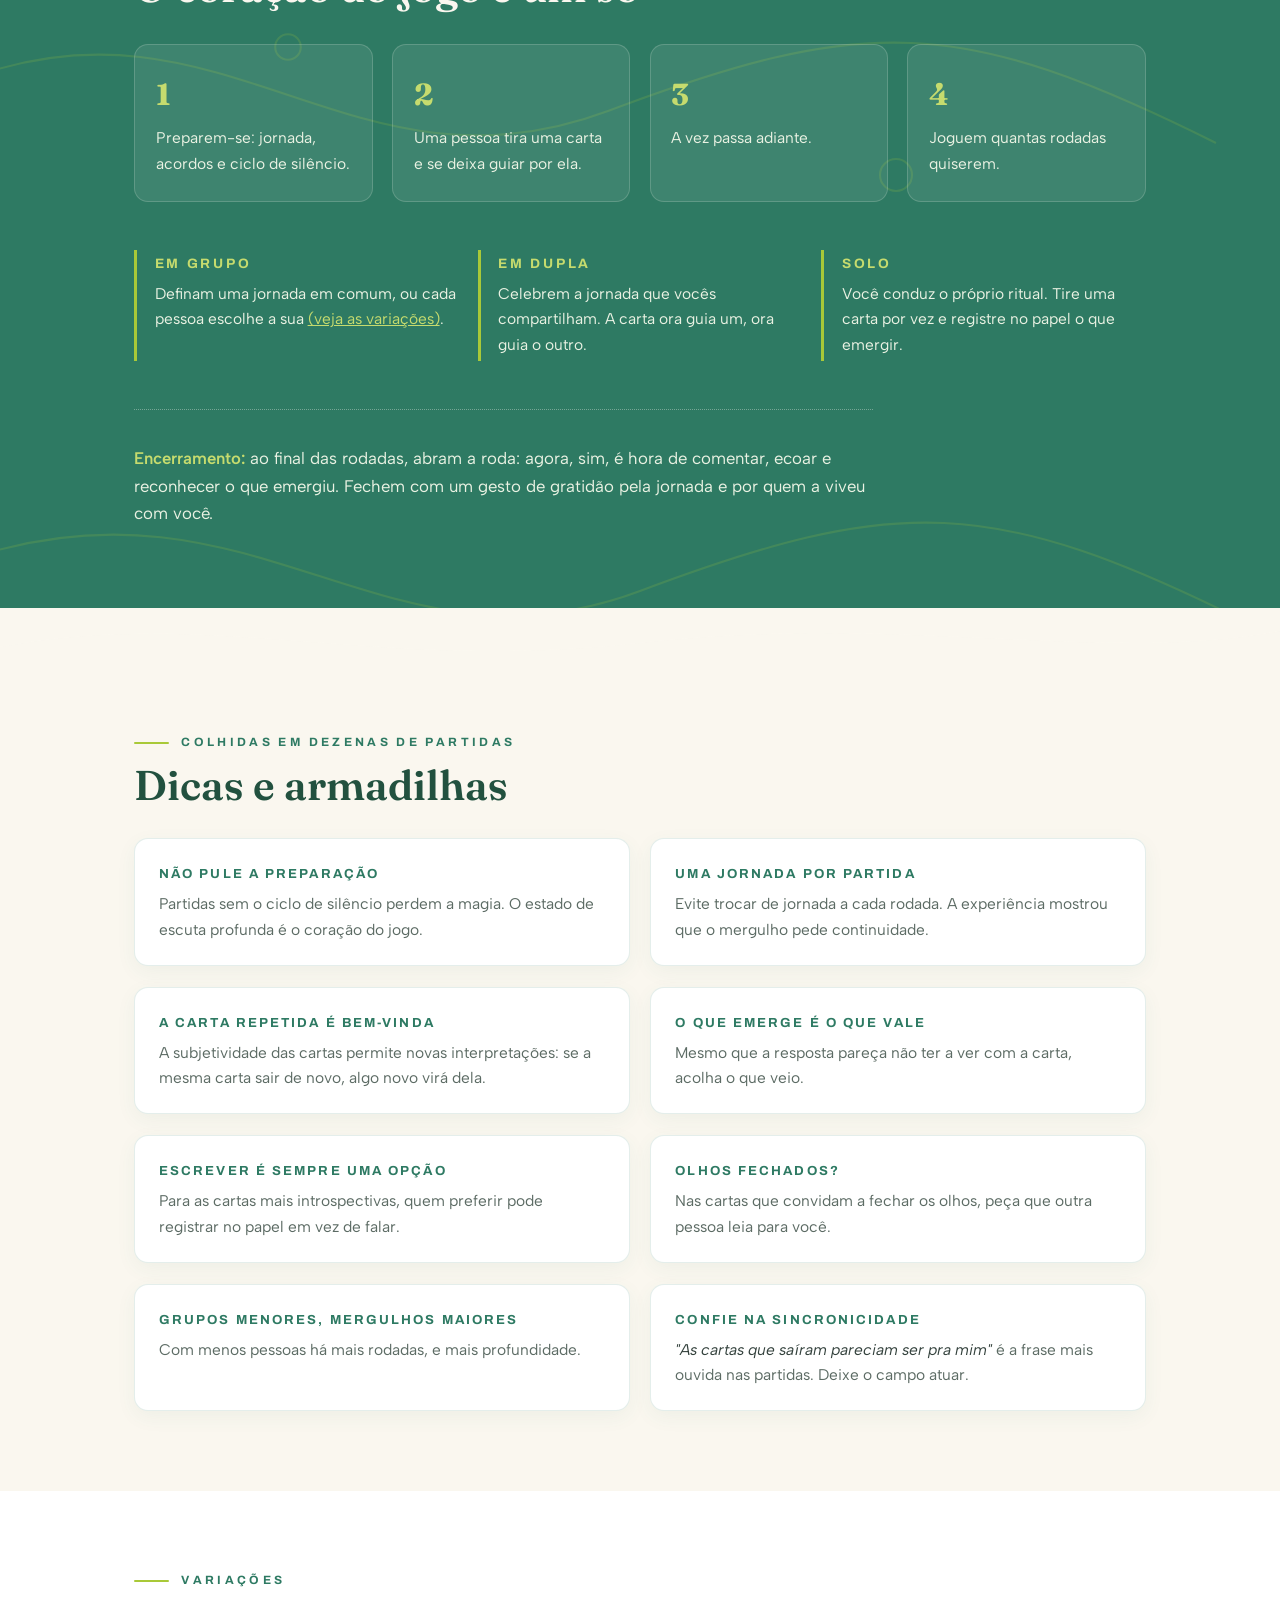
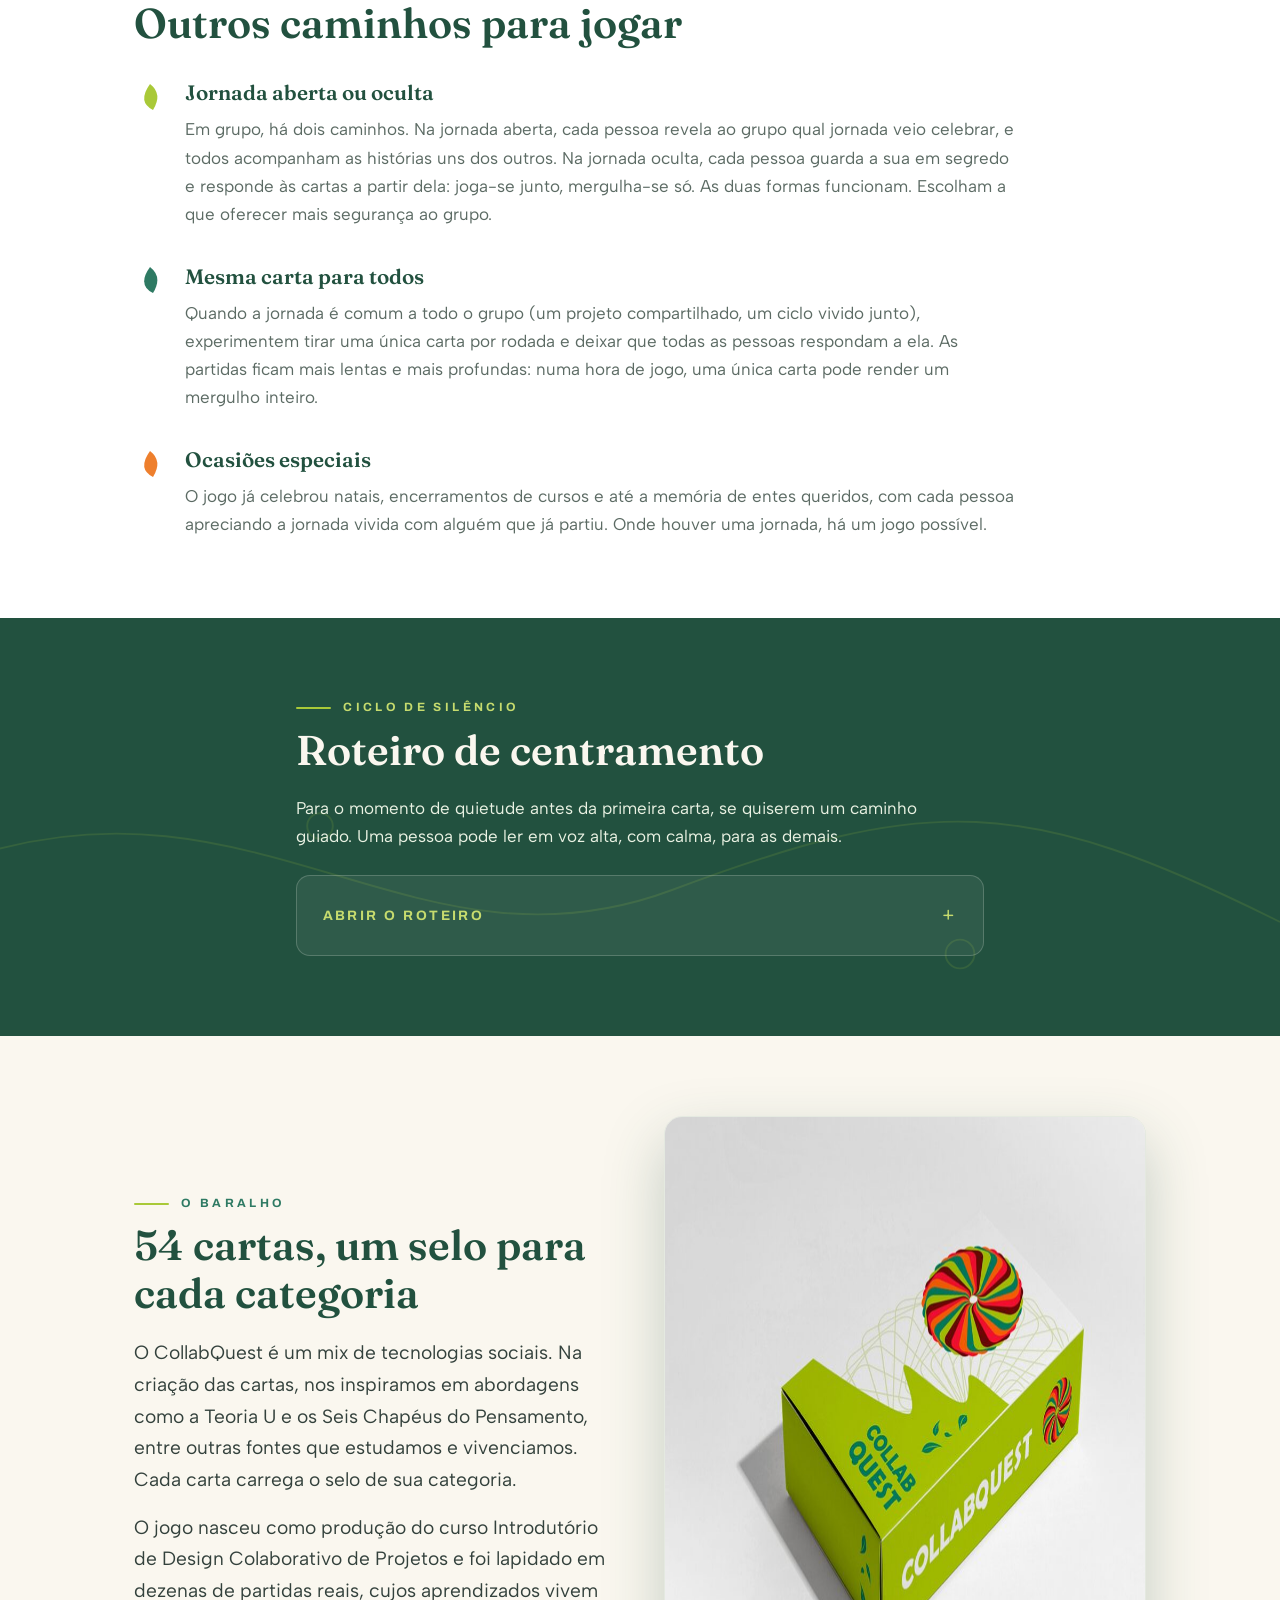
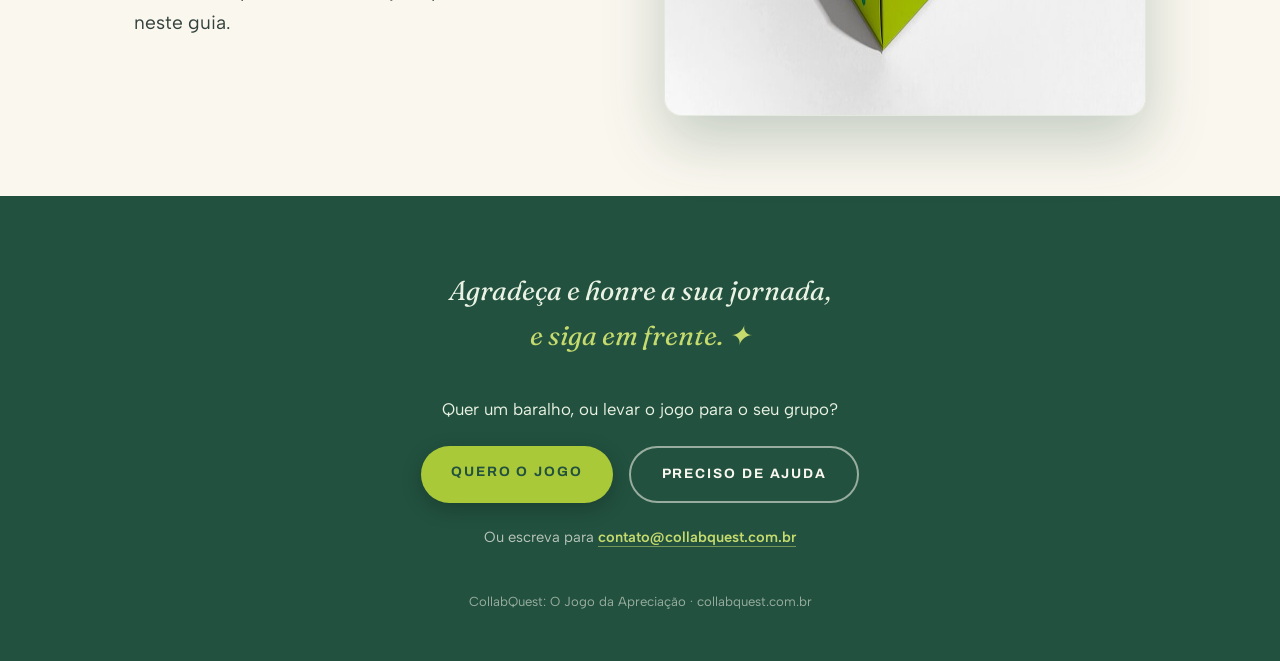
==== commit d719a408: "Tagline do hero em linha própria Co-Authored-By: Claude Fable 5 <noreply@anthropic.com>" ====
--- a/index.html
+++ b/index.html
@@ -114,7 +114,7 @@
   font-size:clamp(1.1rem,2vw,1.35rem);margin:1.4rem auto 2.4rem;max-width:34em;
   color:#EAF2E3;font-weight:400;
 }
-.hero .tagline em{font-family:'Fraunces',serif;font-style:italic;color:var(--lima-suave)}
+.hero .tagline em{display:block;margin-top:.35em;font-family:'Fraunces',serif;font-style:italic;color:var(--lima-suave)}
 .ctas{display:flex;gap:1rem;justify-content:center;flex-wrap:wrap}
 .btn{
   font-family:'Archivo',sans-serif;font-weight:700;font-size:.85rem;
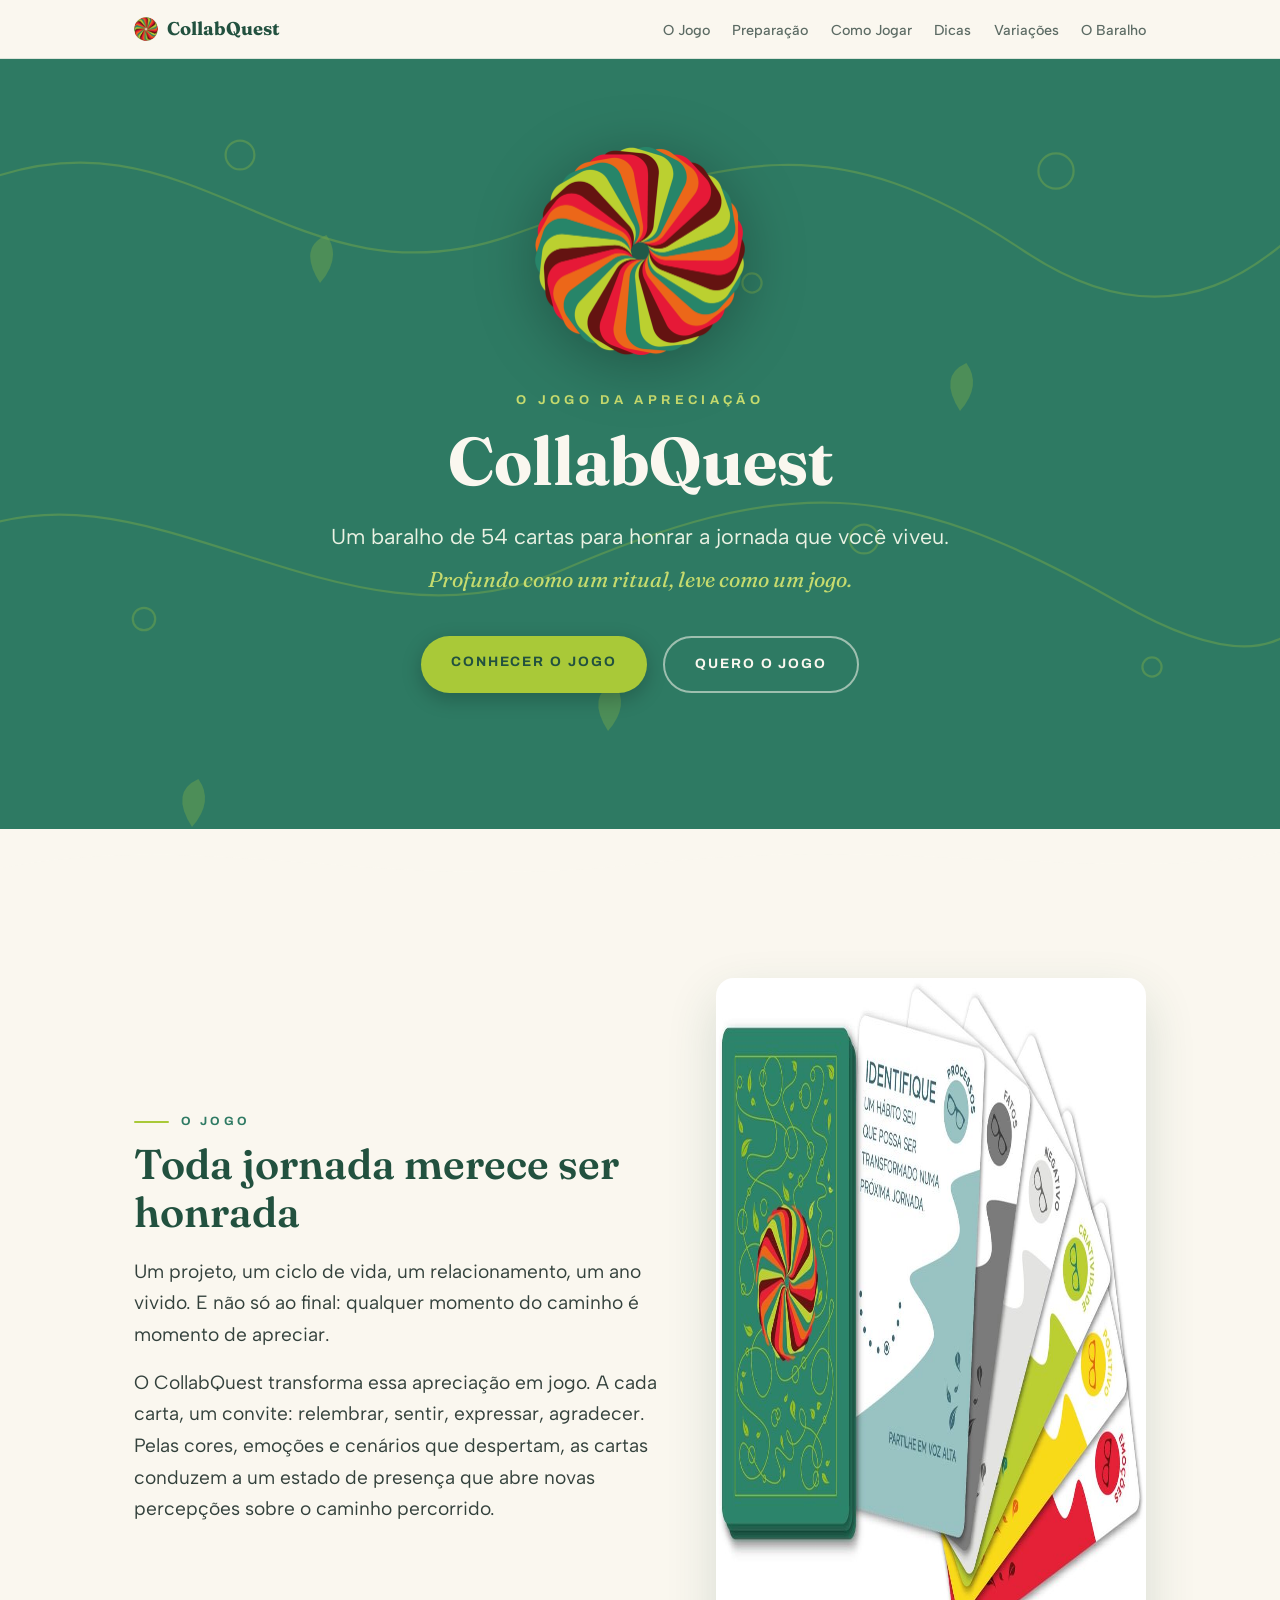
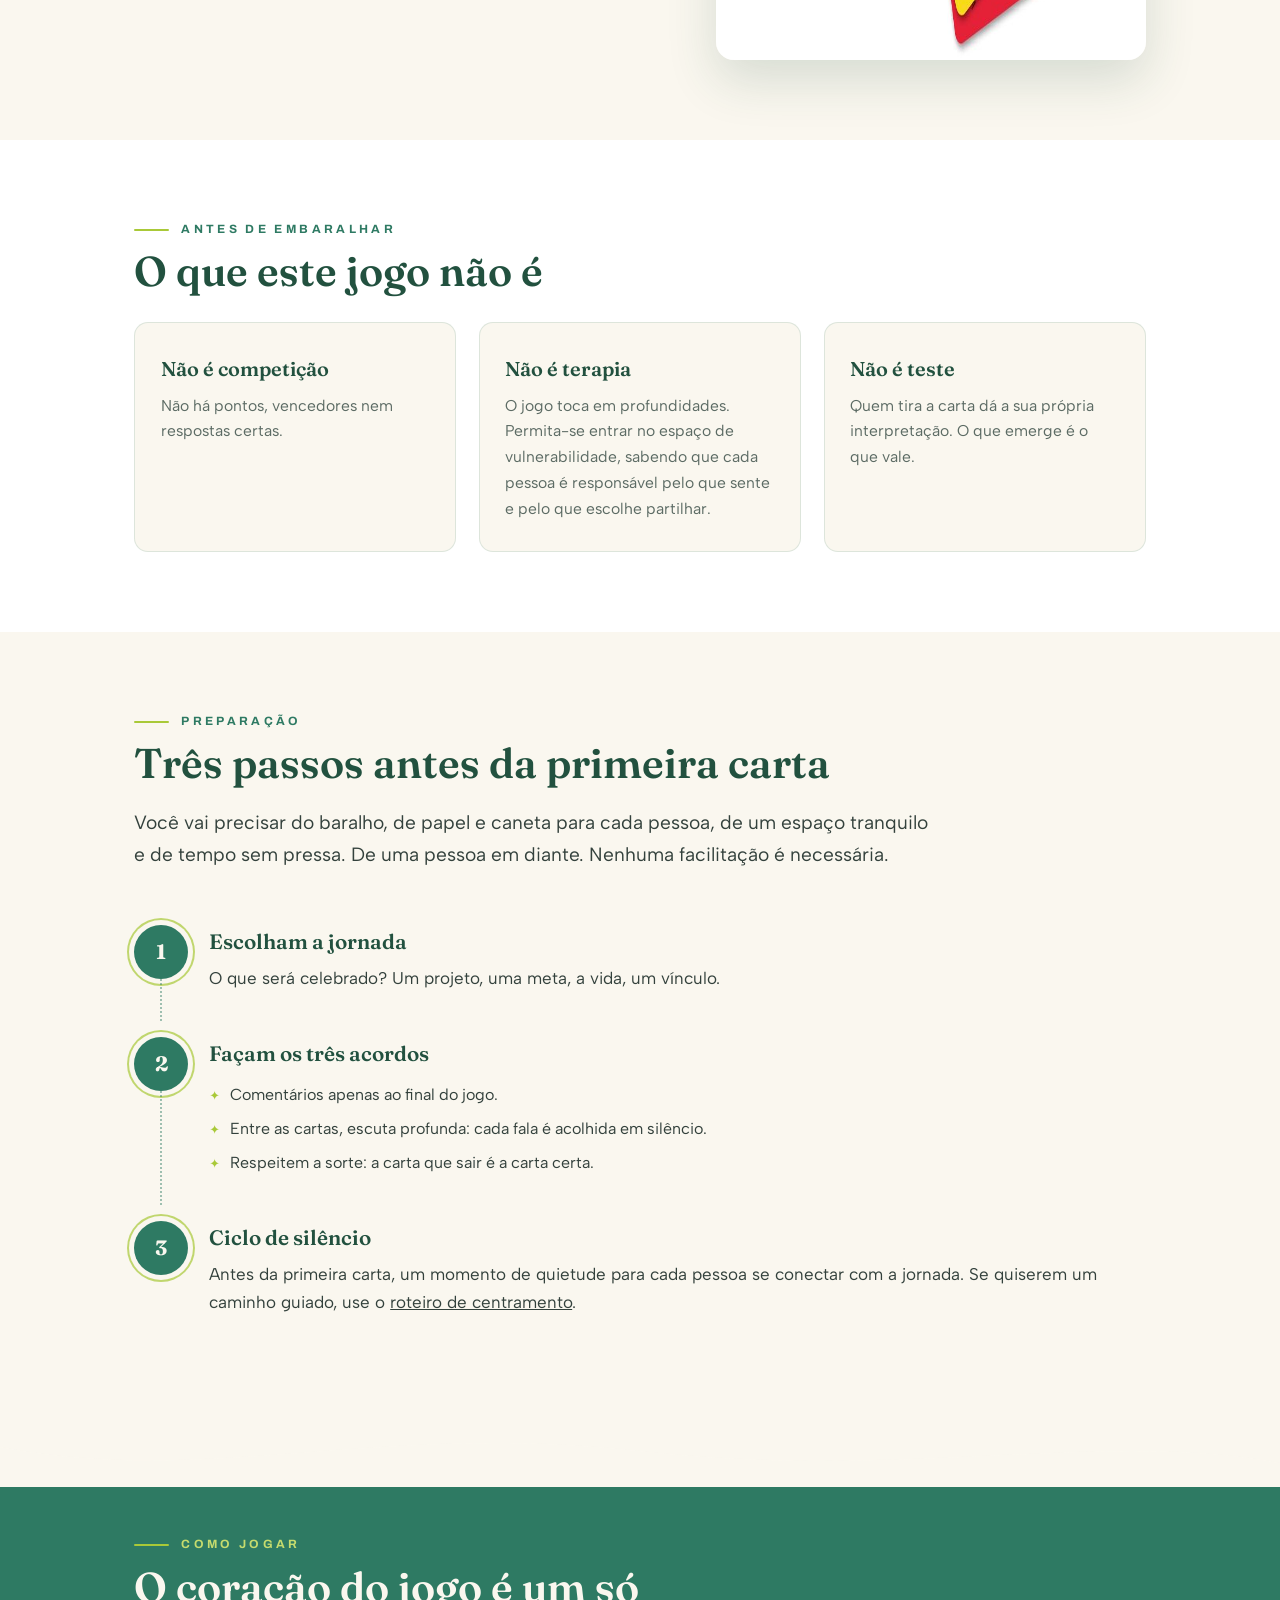
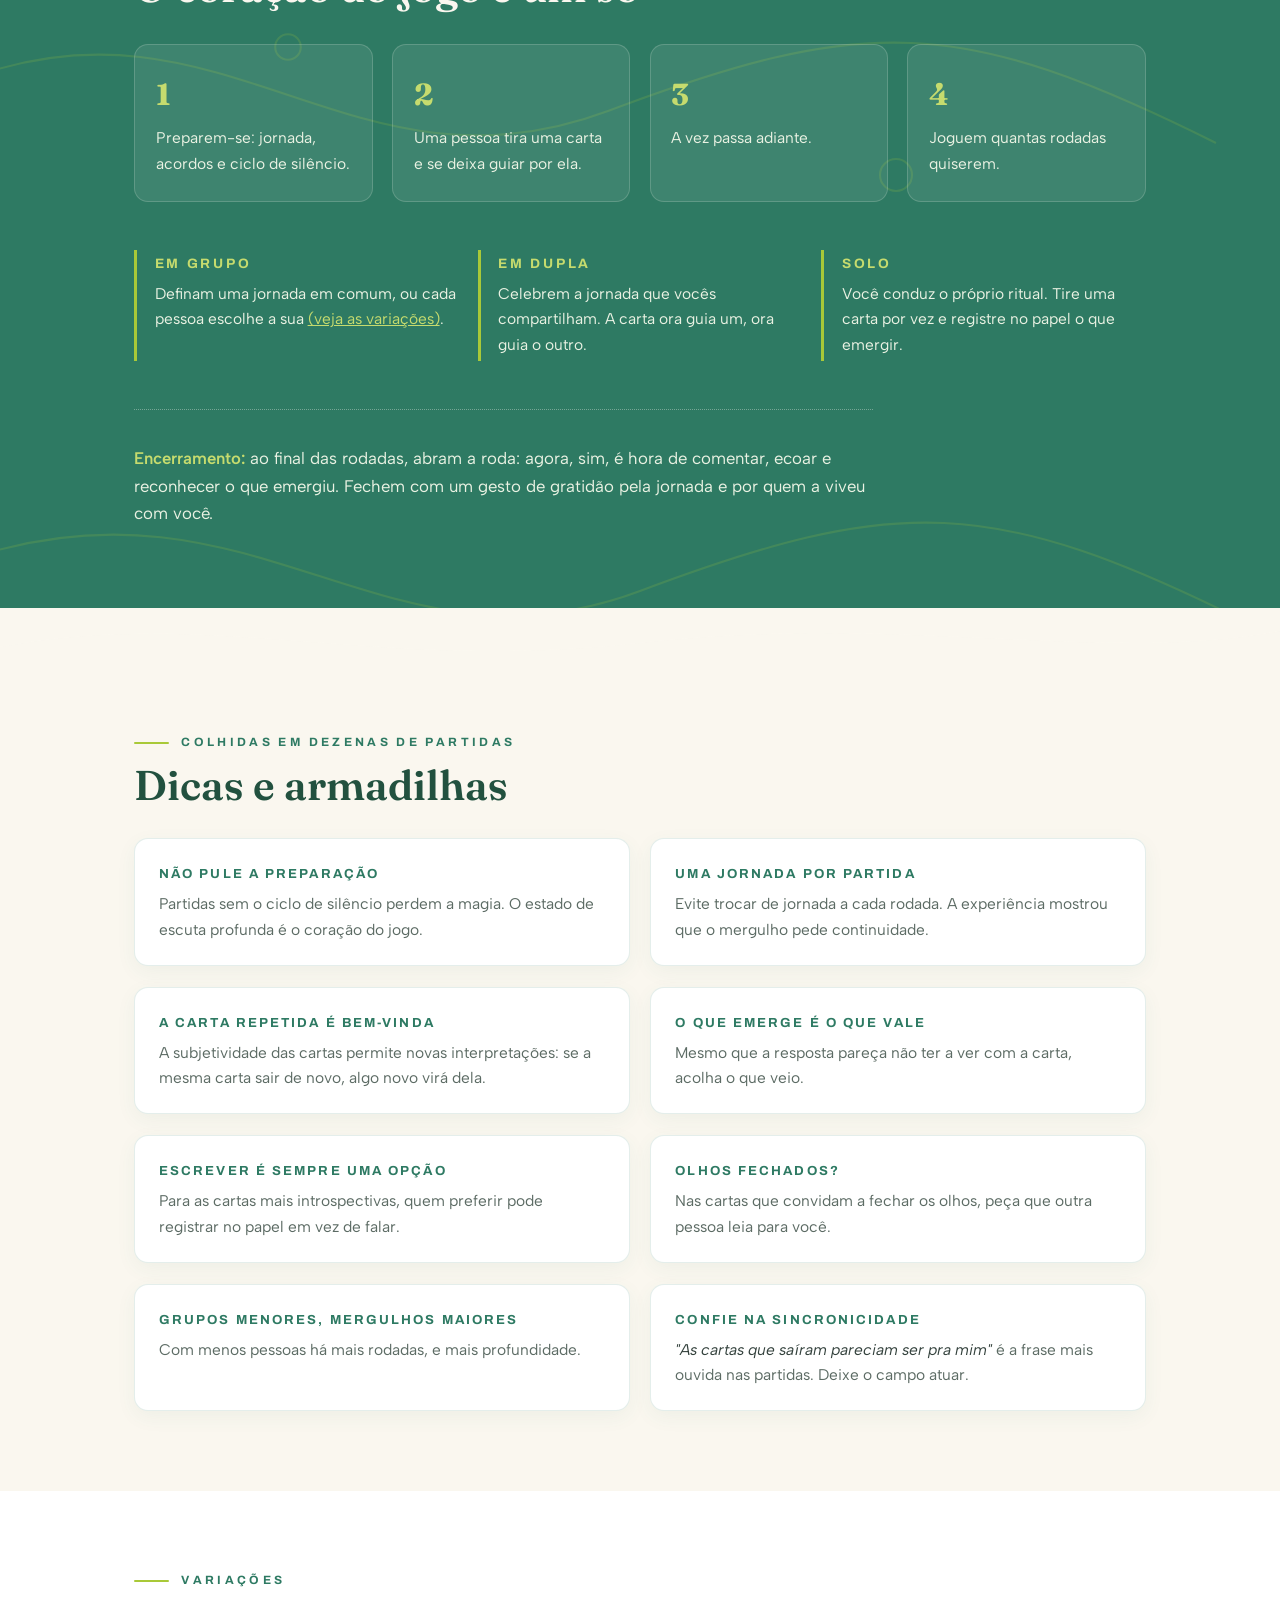
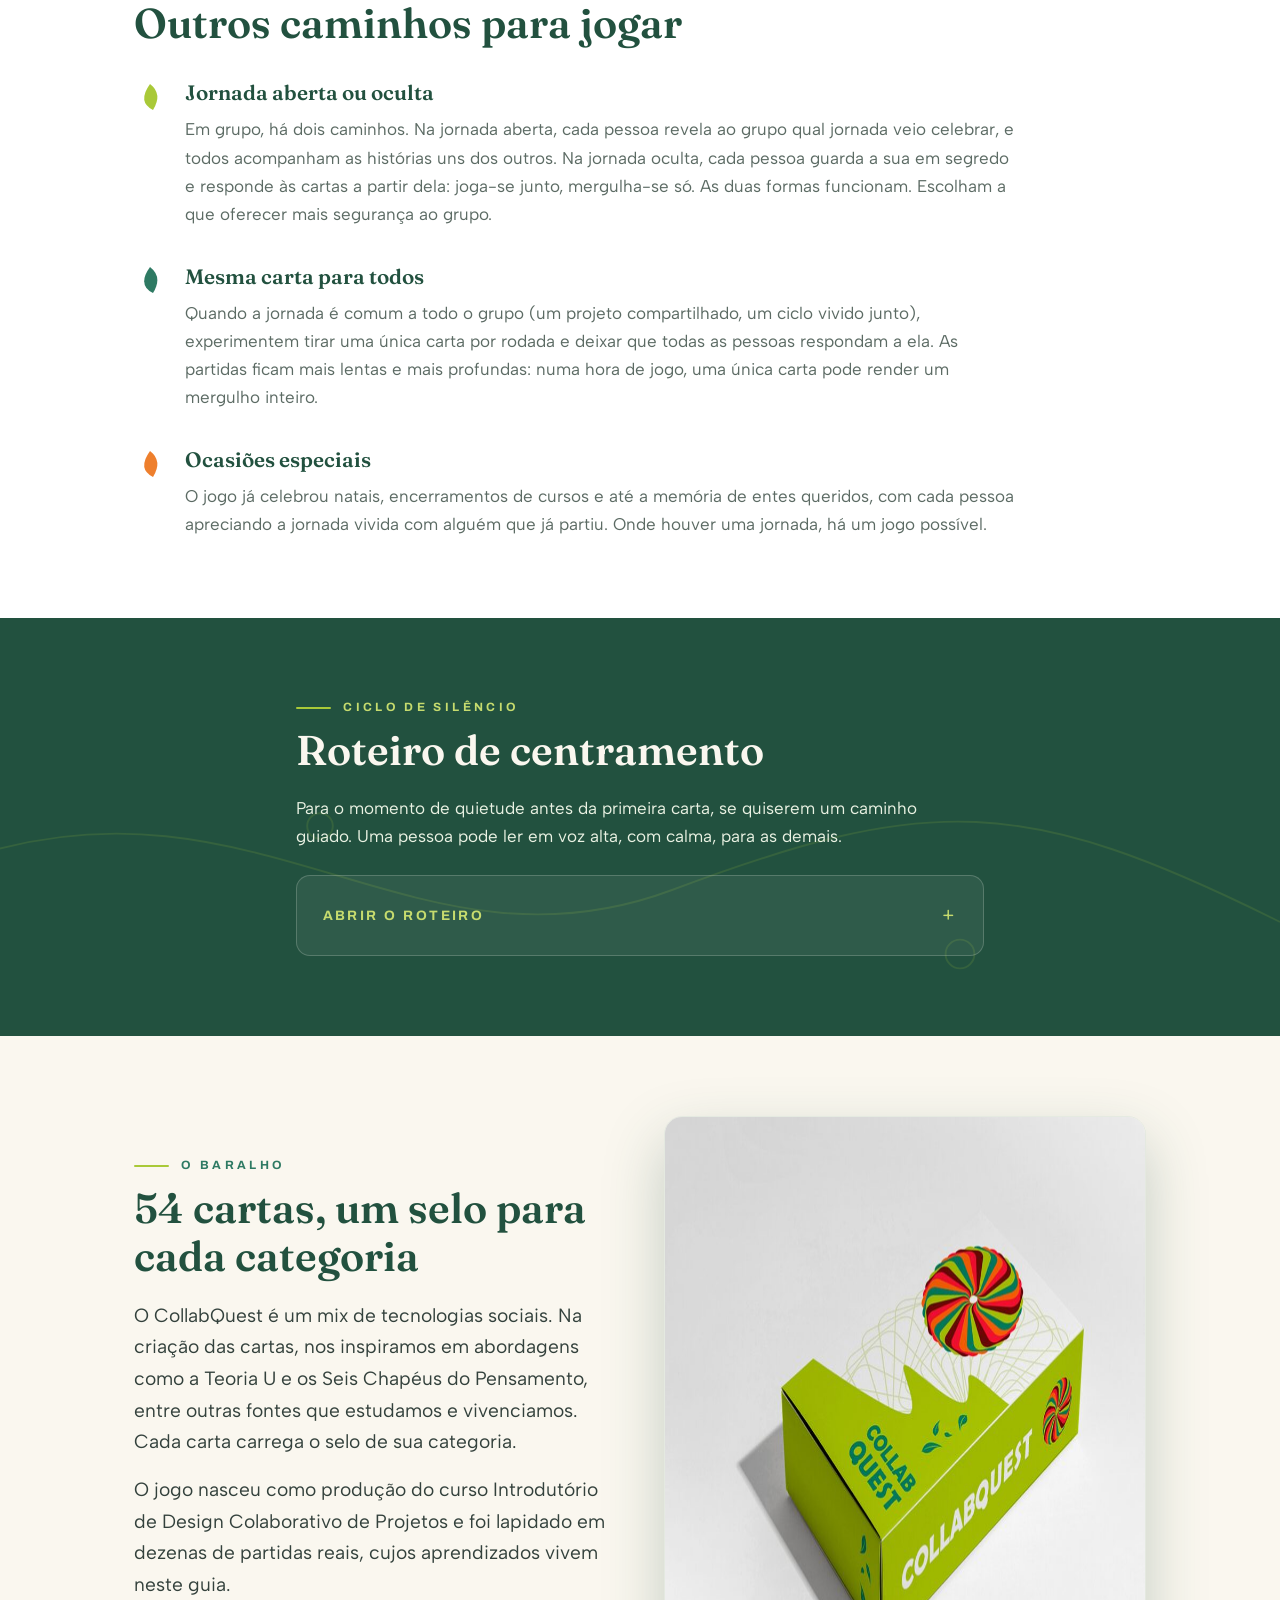
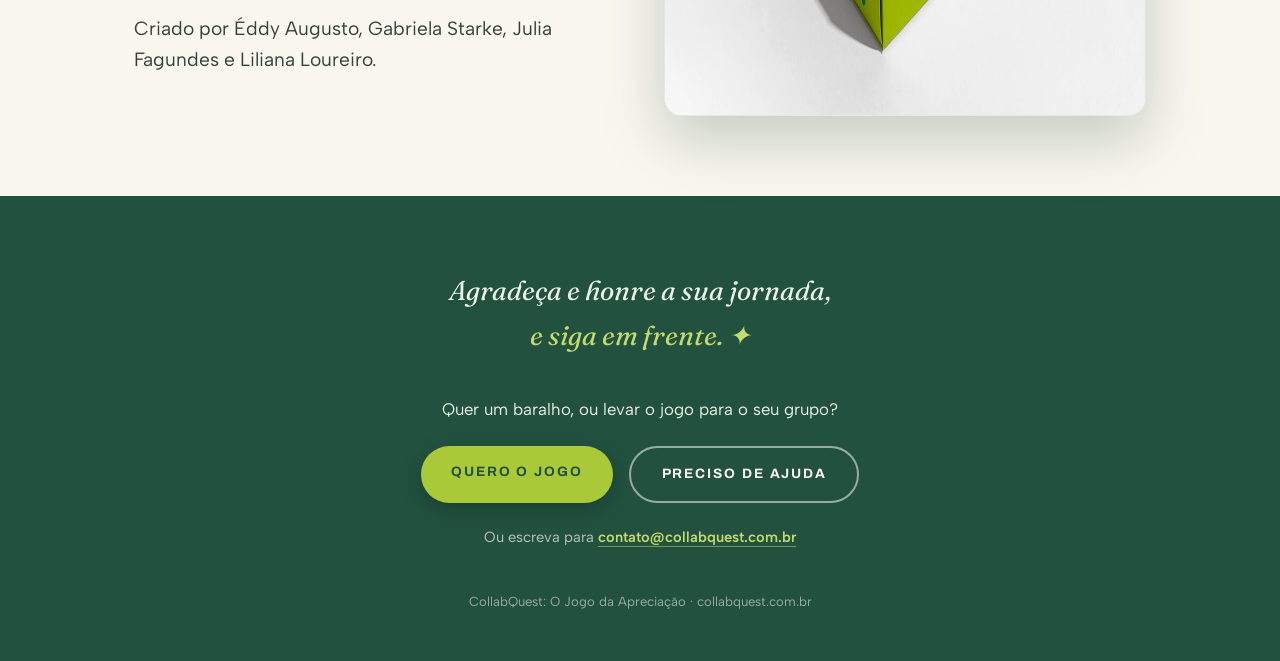
==== commit df81bbe1: "Créditos dos criadores na seção O Baralho Co-Authored-By: Claude Fable 5 <noreply@anthropic.com>" ====
--- a/index.html
+++ b/index.html
@@ -518,6 +518,7 @@
         <h2>54 cartas, um selo para cada categoria</h2>
         <p class="lead">O CollabQuest é um mix de tecnologias sociais. Na criação das cartas, nos inspiramos em abordagens como a Teoria U e os Seis Chapéus do Pensamento, entre outras fontes que estudamos e vivenciamos. Cada carta carrega o selo de sua categoria.</p>
         <p class="lead" style="margin-top:1rem">O jogo nasceu como produção do curso Introdutório de Design Colaborativo de Projetos e foi lapidado em dezenas de partidas reais, cujos aprendizados vivem neste guia.</p>
+        <p class="lead" style="margin-top:.75rem">Criado por Éddy Augusto, Gabriela Starke, Julia Fagundes e Liliana Loureiro.</p>
       </div>
       <div class="reveal">
         <img class="mockup-real" src="mockup-caixa.jpg" alt="Caixa do CollabQuest, verde-limão com a mandala colorida no topo" loading="lazy" width="900" height="600">
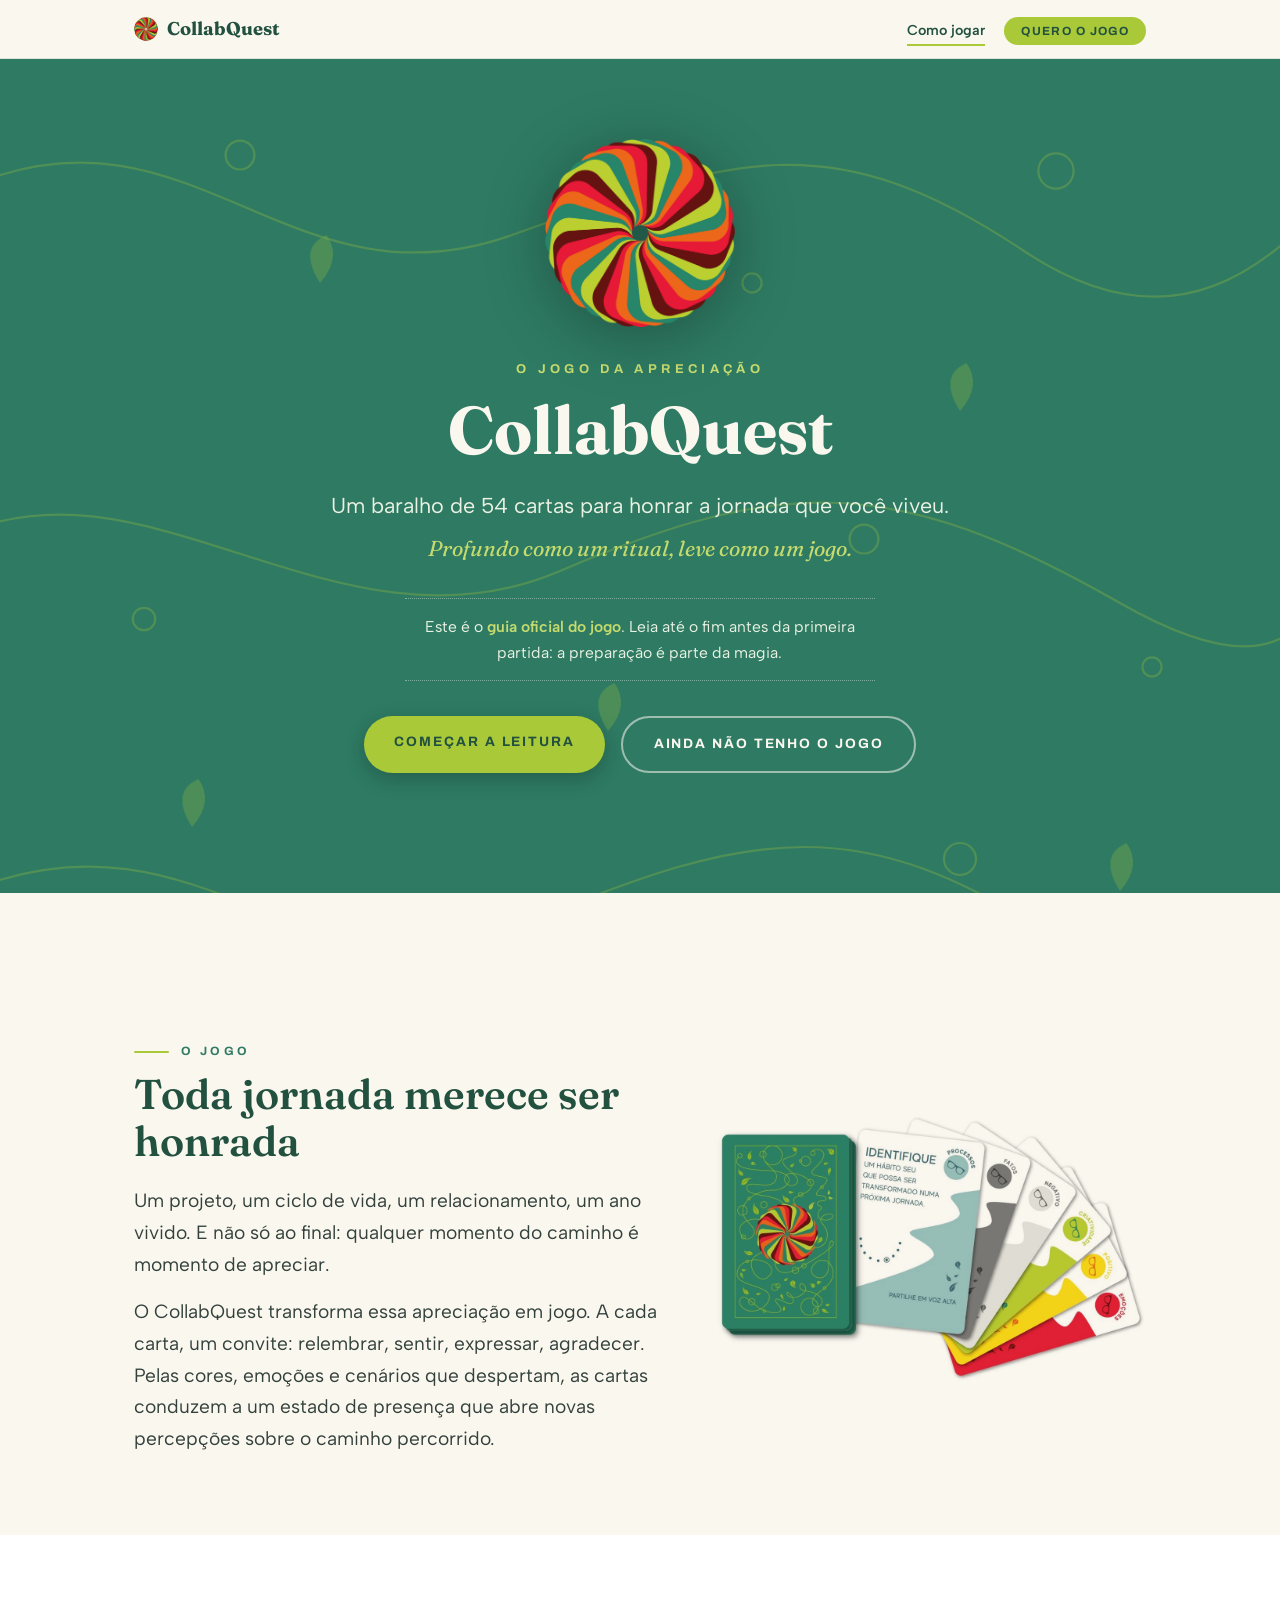
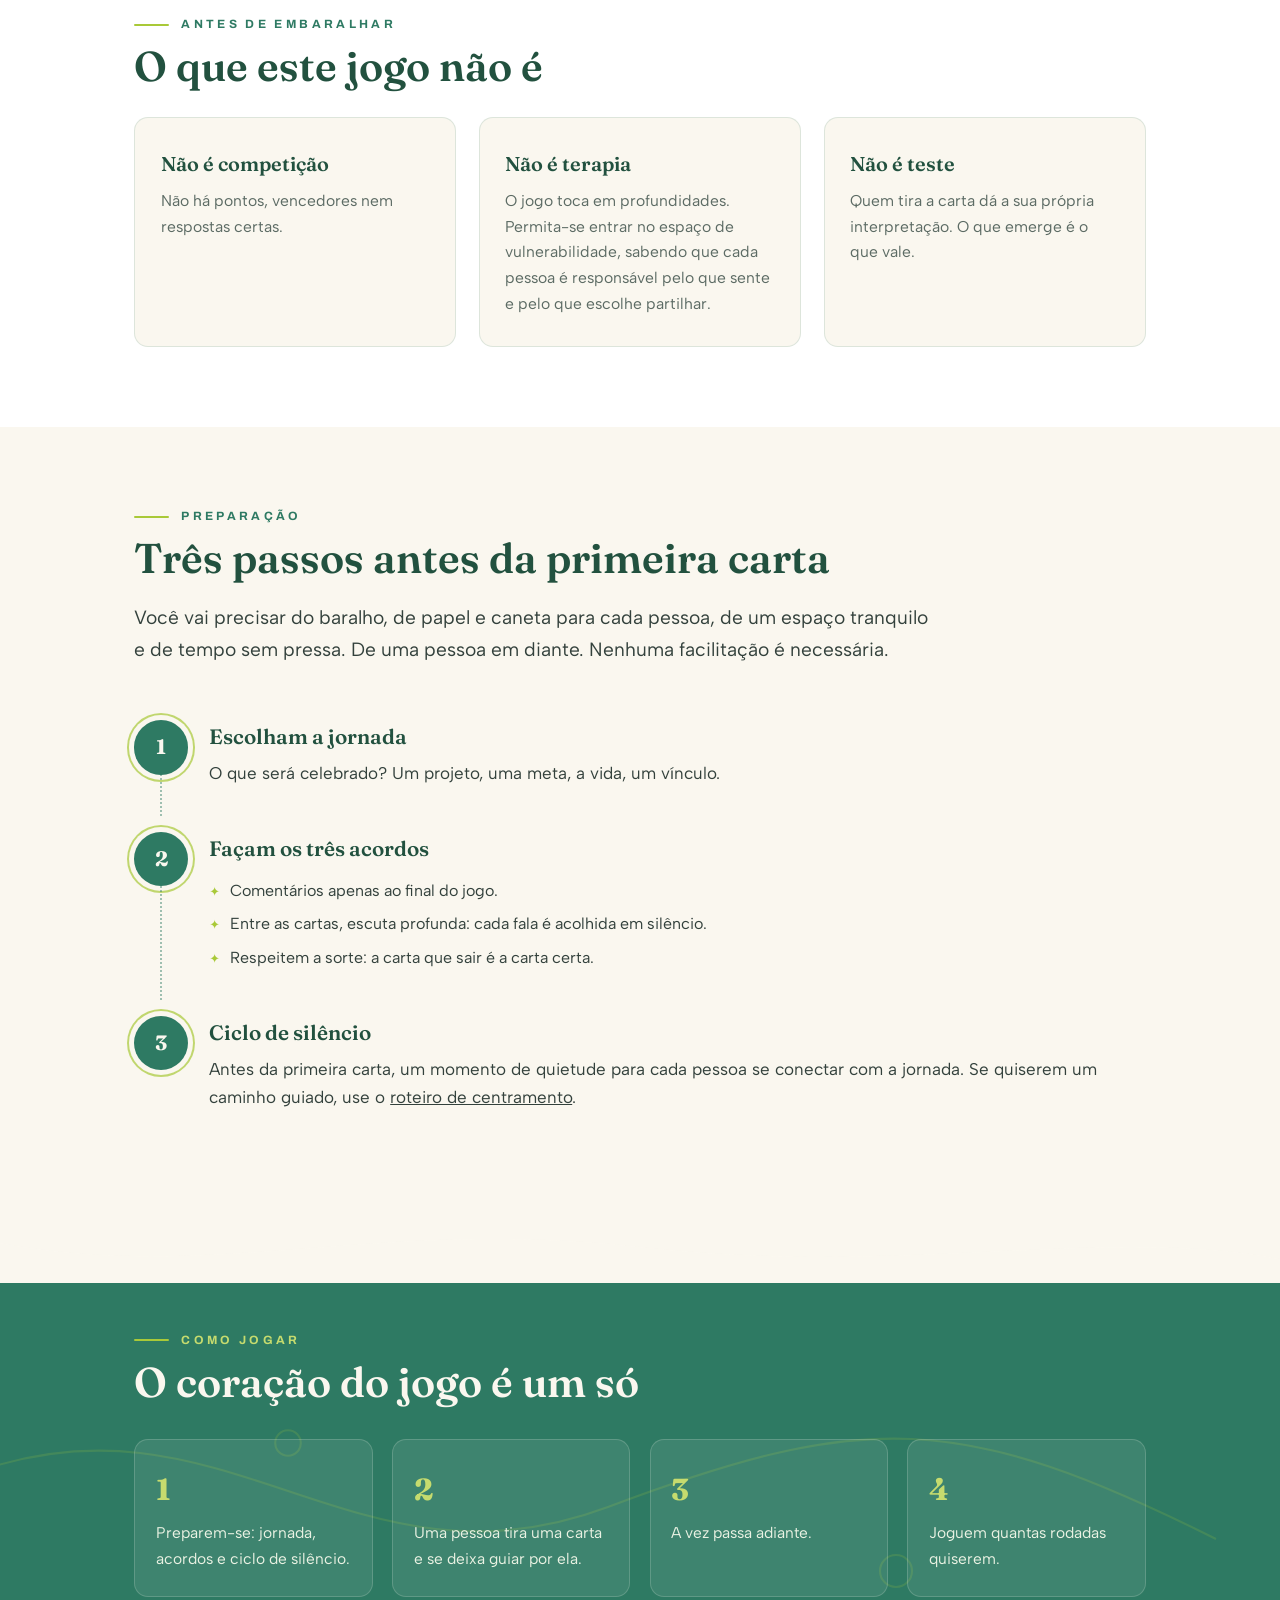
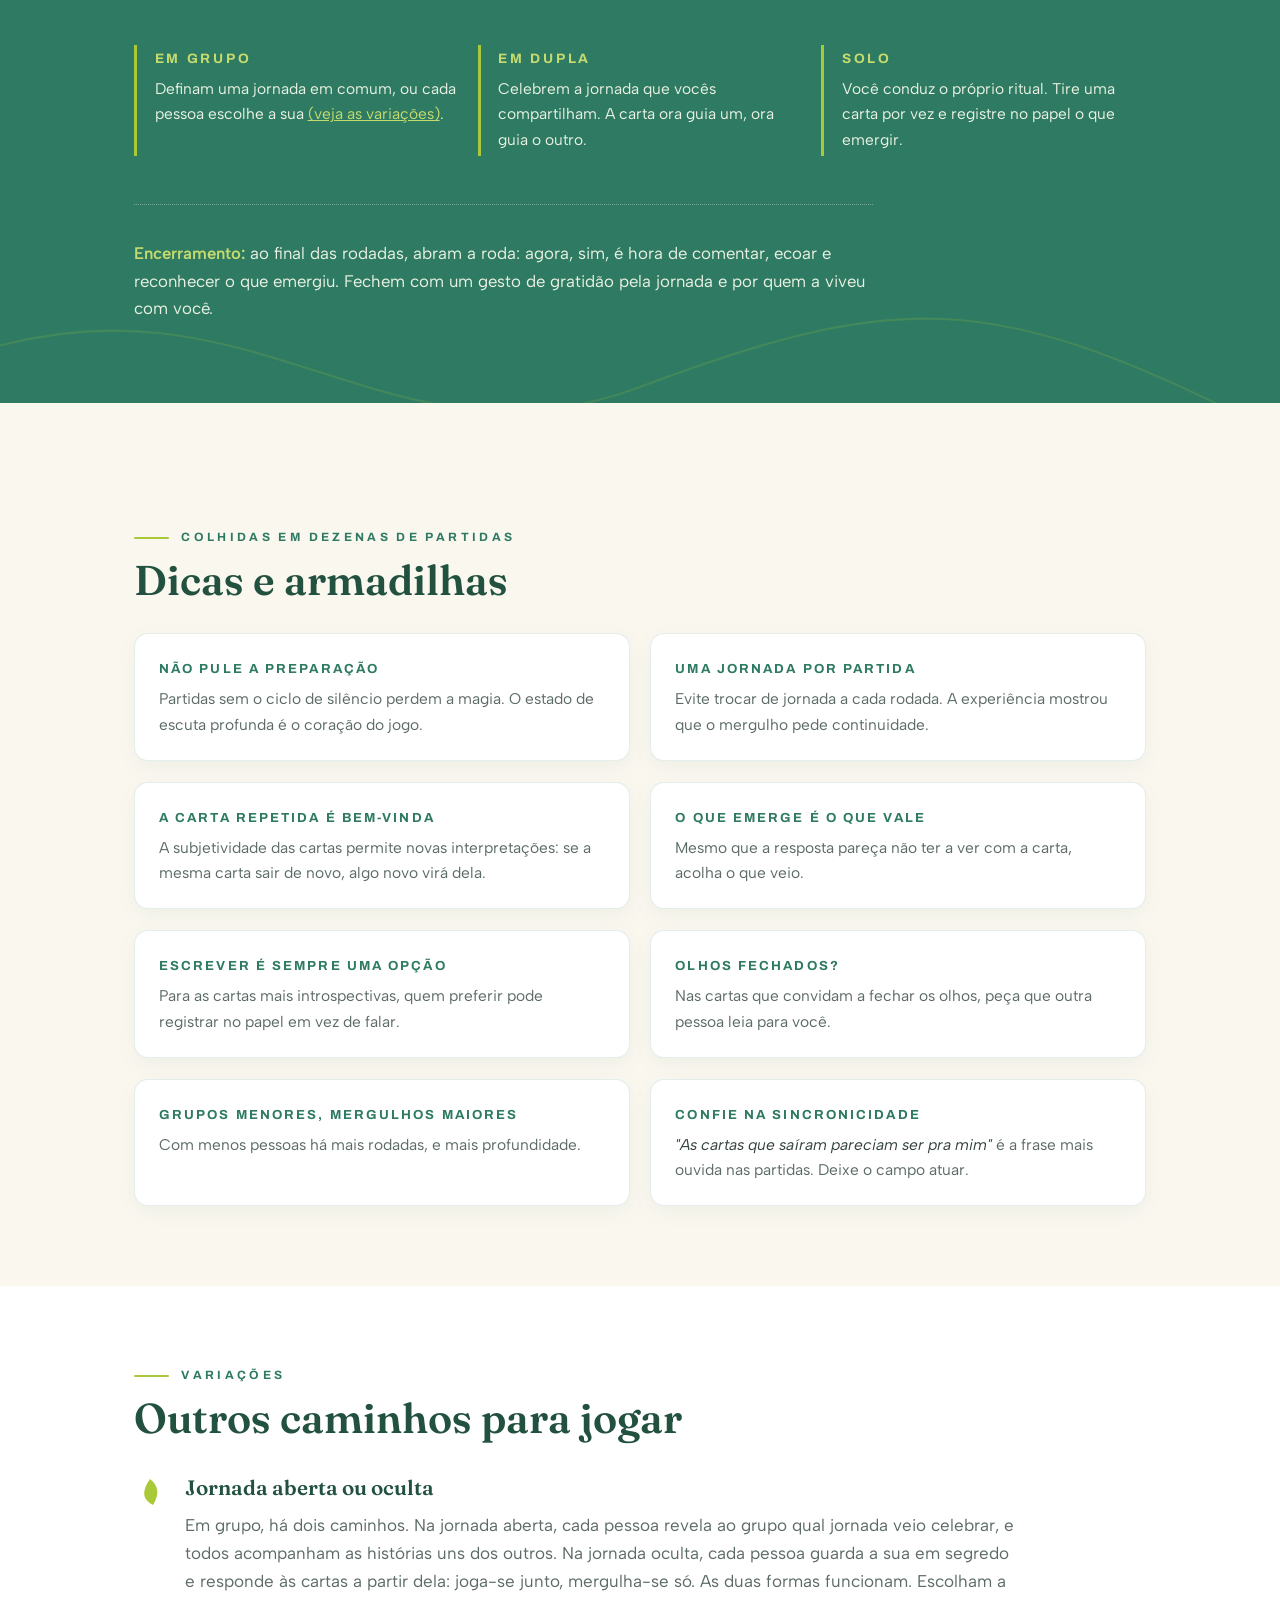
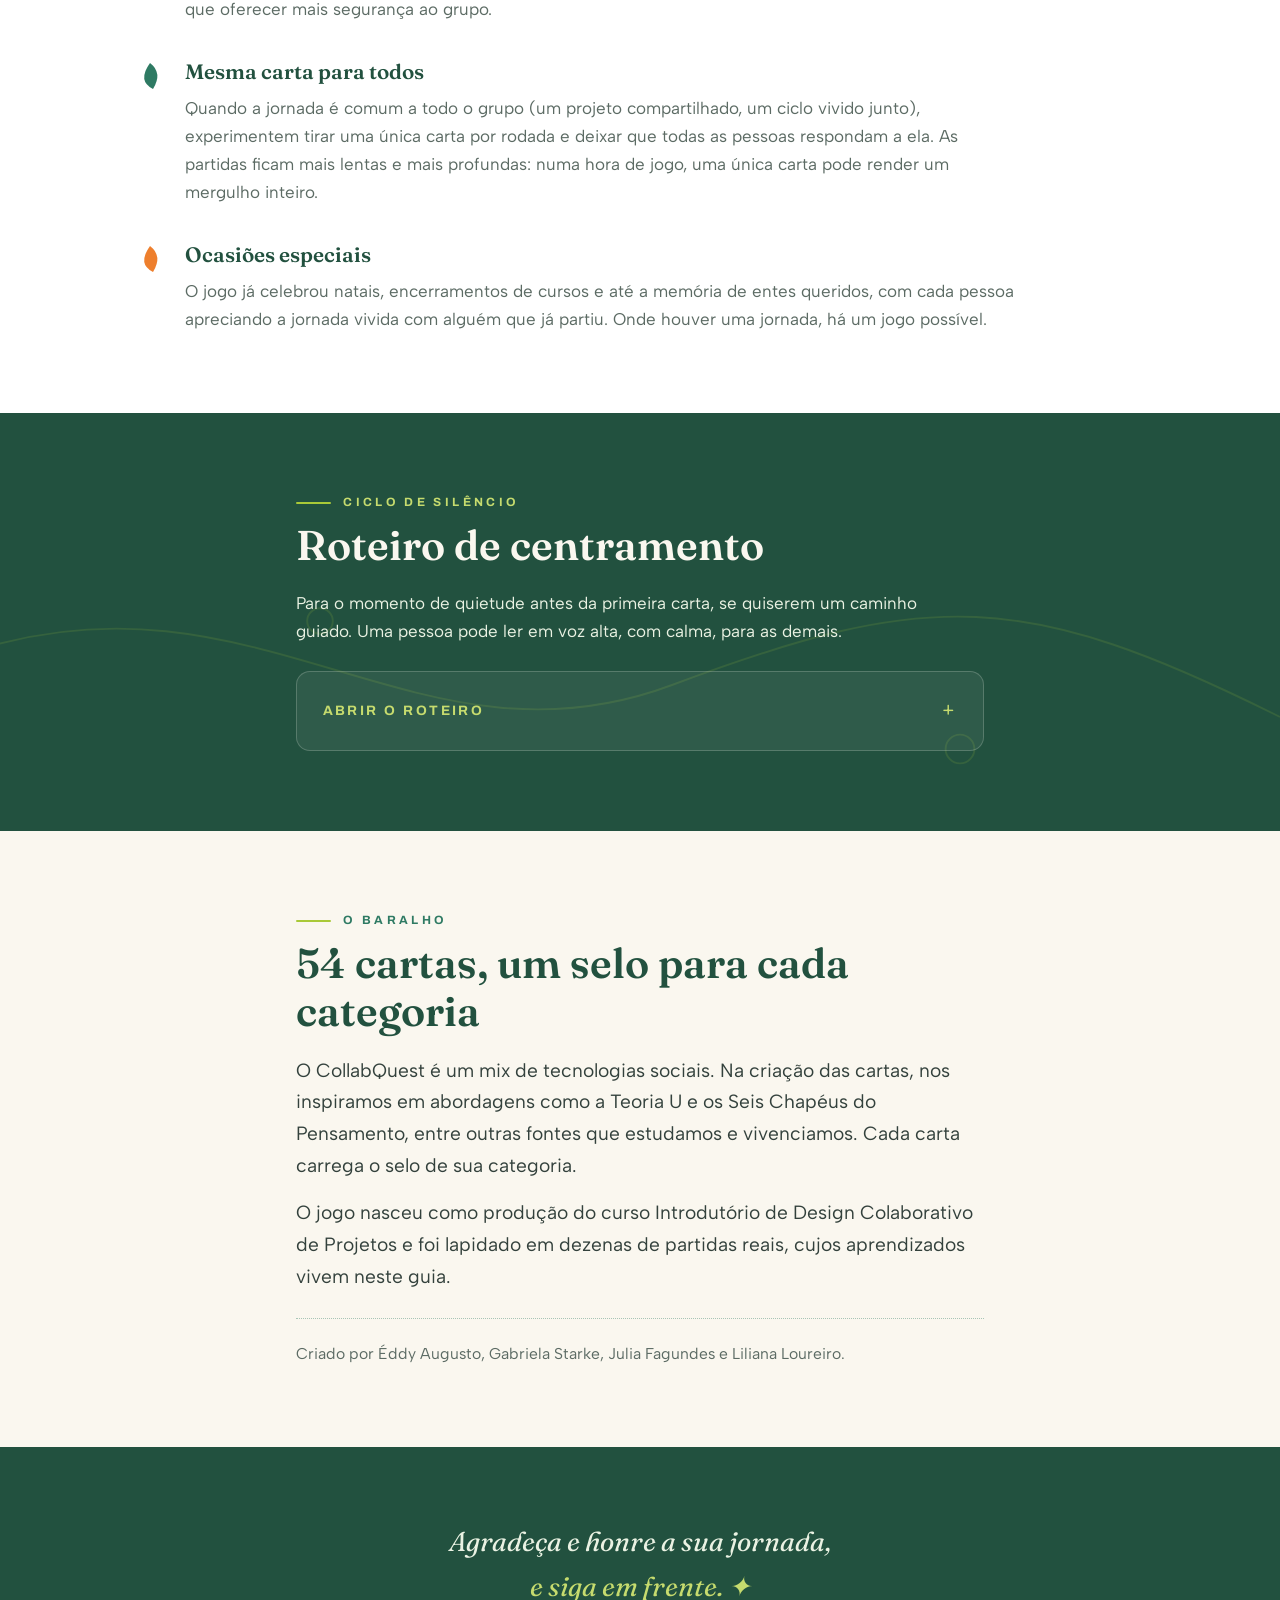
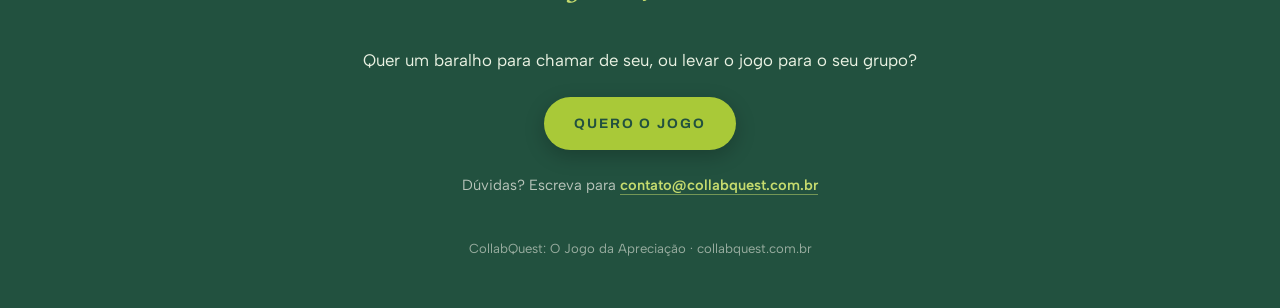
==== commit a36b768c: "Reestrutura: guia do jogo na raiz, página /comprar, mockup novo da caixa - Raiz vira o guia oficial " ====
--- a/index.html
+++ b/index.html
@@ -3,297 +3,40 @@
 <head>
 <meta charset="UTF-8">
 <meta name="viewport" content="width=device-width, initial-scale=1.0">
-<title>CollabQuest: O Jogo da Apreciação</title>
-<meta name="description" content="Um baralho de 54 cartas para honrar a jornada que você viveu. Profundo como um ritual, leve como um jogo. Conheça o CollabQuest e leia o guia completo.">
+<title>Como jogar · CollabQuest: O Jogo da Apreciação</title>
+<meta name="description" content="O guia oficial do CollabQuest: preparação, como jogar, dicas, variações e roteiro de centramento. Um baralho de 54 cartas para honrar a jornada que você viveu.">
 <link rel="canonical" href="https://collabquest.com.br/">
-<link rel="icon" type="image/x-icon" href="favicon.ico">
-<link rel="icon" type="image/png" sizes="256x256" href="favicon-base.png">
-<meta property="og:title" content="CollabQuest: O Jogo da Apreciação">
+<link rel="icon" type="image/x-icon" href="/favicon.ico">
+<link rel="icon" type="image/png" sizes="256x256" href="/favicon-base.png">
+<meta property="og:title" content="CollabQuest: O Jogo da Apreciação · Como jogar">
 <meta property="og:description" content="Um baralho de 54 cartas para honrar a jornada que você viveu. Profundo como um ritual, leve como um jogo.">
 <meta property="og:url" content="https://collabquest.com.br/">
 <meta property="og:type" content="website">
 <meta property="og:locale" content="pt_BR">
-<meta property="og:image" content="https://collabquest.com.br/mockup-caixa.jpg">
-<meta property="og:image:width" content="900">
-<meta property="og:image:height" content="600">
+<meta property="og:image" content="https://collabquest.com.br/caixa-mockup.jpg">
+<meta property="og:image:width" content="1200">
+<meta property="og:image:height" content="900">
 <meta name="twitter:card" content="summary_large_image">
-<meta name="twitter:title" content="CollabQuest: O Jogo da Apreciação">
+<meta name="twitter:title" content="CollabQuest: O Jogo da Apreciação · Como jogar">
 <meta name="twitter:description" content="Um baralho de 54 cartas para honrar a jornada que você viveu.">
-<meta name="twitter:image" content="https://collabquest.com.br/mockup-caixa.jpg">
+<meta name="twitter:image" content="https://collabquest.com.br/caixa-mockup.jpg">
 <meta name="theme-color" content="#2E7A63">
 <link rel="preconnect" href="https://fonts.googleapis.com">
 <link rel="preconnect" href="https://fonts.gstatic.com" crossorigin>
 <link href="https://fonts.googleapis.com/css2?family=Fraunces:opsz,wght@9..144,400;9..144,600;9..144,700&family=Albert+Sans:wght@400;500;600&family=Archivo:wght@600;700&display=swap" rel="stylesheet">
-<style>
-:root{
-  --verde-mata:#2E7A63;
-  --verde-noite:#22513F;
-  --lima:#A9C938;
-  --lima-suave:#C6DB6E;
-  --creme:#FAF7EF;
-  --papel:#FFFFFF;
-  --tinta:#33413C;
-  --tinta-suave:#5C6B64;
-  --vermelho:#D9394C;
-  --laranja:#EE7F2D;
-  --vinho:#6E2230;
-  --max:1060px;
-}
-*{margin:0;padding:0;box-sizing:border-box}
-html{scroll-behavior:smooth}
-@media (prefers-reduced-motion:reduce){
-  html{scroll-behavior:auto}
-  *,*::before,*::after{animation:none!important;transition:none!important}
-  .mandala{animation:girar 90s linear infinite!important}
-}
-body{
-  font-family:'Albert Sans',system-ui,sans-serif;
-  color:var(--tinta);
-  background:var(--creme);
-  line-height:1.65;
-  font-size:1.0625rem;
-}
-::selection{background:var(--lima);color:var(--verde-noite)}
-a{color:inherit}
-img{max-width:100%;display:block}
-
-/* ---------- Utilidades ---------- */
-.wrap{max-width:var(--max);margin:0 auto;padding:0 1.5rem}
-.eyebrow{
-  font-family:'Archivo',sans-serif;font-weight:700;font-size:.75rem;
-  letter-spacing:.28em;text-transform:uppercase;color:var(--verde-mata);
-  display:flex;align-items:center;gap:.75rem;
-}
-.eyebrow::before{content:"";width:2.2rem;height:2px;background:var(--lima);border-radius:2px;flex:none}
-h2{
-  font-family:'Fraunces',serif;font-weight:600;font-size:clamp(1.8rem,3.6vw,2.6rem);
-  line-height:1.15;color:var(--verde-noite);margin:.55rem 0 1.2rem;
-}
-.lead{font-size:clamp(1.05rem,1.6vw,1.2rem);max-width:42em}
-section{padding:5rem 0}
-.reveal{opacity:0;transform:translateY(18px);transition:opacity .7s ease,transform .7s ease}
-.reveal.on{opacity:1;transform:none}
-
-/* ---------- Nav ---------- */
-nav{
-  position:sticky;top:0;z-index:50;
-  background:rgba(250,247,239,.92);backdrop-filter:blur(8px);
-  border-bottom:1px solid rgba(46,122,99,.15);
-}
-nav .wrap{display:flex;align-items:center;justify-content:space-between;height:3.6rem}
-.brand{
-  font-family:'Fraunces',serif;font-weight:700;font-size:1.15rem;color:var(--verde-noite);
-  text-decoration:none;display:flex;align-items:center;gap:.55rem;
-}
-.brand svg{width:1.5rem;height:1.5rem}
-.nav-links{display:flex;gap:1.4rem;list-style:none}
-.nav-links a{
-  text-decoration:none;font-size:.9rem;font-weight:500;color:var(--tinta-suave);
-  padding:.3rem 0;border-bottom:2px solid transparent;transition:color .2s,border-color .2s;
-}
-.nav-links a:hover,.nav-links a:focus-visible{color:var(--verde-mata);border-color:var(--lima)}
-a:focus-visible,button:focus-visible,summary:focus-visible{outline:3px solid var(--lima);outline-offset:3px;border-radius:4px}
-@media(max-width:760px){.nav-links{display:none}}
-
-/* ---------- Hero ---------- */
-header.hero{
-  background:var(--verde-mata);color:var(--creme);
-  position:relative;overflow:hidden;text-align:center;
-  padding:5.5rem 1.5rem 8.5rem;
-}
-.hero .arabesco{position:absolute;inset:0;opacity:.5;pointer-events:none}
-.hero-inner{position:relative;max-width:44rem;margin:0 auto}
-.mandala{width:clamp(150px,22vw,210px);height:auto;margin:0 auto 2.2rem;filter:drop-shadow(0 10px 30px rgba(0,0,0,.28));animation:girar 90s linear infinite}
-@keyframes girar{to{transform:rotate(360deg)}}
-.hero .sub{
-  font-family:'Archivo',sans-serif;font-weight:700;font-size:.8rem;
-  letter-spacing:.34em;text-transform:uppercase;color:var(--lima-suave);margin-bottom:.9rem;
-}
-h1{font-family:'Fraunces',serif;font-weight:700;font-size:clamp(2.6rem,6.5vw,4.2rem);line-height:1.05}
-.hero .tagline{
-  font-size:clamp(1.1rem,2vw,1.35rem);margin:1.4rem auto 2.4rem;max-width:34em;
-  color:#EAF2E3;font-weight:400;
-}
-.hero .tagline em{display:block;margin-top:.35em;font-family:'Fraunces',serif;font-style:italic;color:var(--lima-suave)}
-.ctas{display:flex;gap:1rem;justify-content:center;flex-wrap:wrap}
-.btn{
-  font-family:'Archivo',sans-serif;font-weight:700;font-size:.85rem;
-  letter-spacing:.14em;text-transform:uppercase;text-decoration:none;
-  padding:.95rem 1.9rem;border-radius:999px;transition:transform .2s,box-shadow .2s;
-  display:inline-block;
-}
-.btn:hover{transform:translateY(-2px)}
-.btn-lima{background:var(--lima);color:var(--verde-noite);box-shadow:0 6px 20px rgba(0,0,0,.22)}
-.btn-ghost{border:2px solid rgba(250,247,239,.55);color:var(--creme)}
-.btn-ghost:hover{border-color:var(--lima-suave);color:var(--lima-suave)}
-
-/* onda divisória */
-.onda{display:block;width:100%;height:70px;margin-top:-1px}
-.onda.baixo{transform:scaleY(-1)}
-
-/* ---------- Trilha de pontos ---------- */
-.trilha{display:flex;justify-content:center;padding:0 0 .5rem}
-.trilha svg{width:150px;height:auto;opacity:.85}
-
-/* ---------- O Jogo ---------- */
-#o-jogo .grid{display:grid;grid-template-columns:1.1fr .9fr;gap:3.5rem;align-items:center}
-@media(max-width:820px){#o-jogo .grid{grid-template-columns:1fr}}
-
-/* ---------- Não é ---------- */
-.nao-e{background:var(--papel)}
-.tres{display:grid;grid-template-columns:repeat(3,1fr);gap:1.4rem;margin-top:1.6rem}
-@media(max-width:820px){.tres{grid-template-columns:1fr}}
-.tile{
-  background:var(--creme);border-radius:14px;padding:1.8rem 1.6rem;
-  border:1px solid rgba(46,122,99,.14);
-}
-.tile h3{font-family:'Fraunces',serif;font-weight:600;font-size:1.25rem;color:var(--verde-noite);margin-bottom:.5rem}
-.tile p{font-size:.98rem;color:var(--tinta-suave)}
-
-/* ---------- Preparação ---------- */
-.passos{list-style:none;margin-top:2rem;display:grid;gap:0;position:relative}
-.passo{
-  display:grid;grid-template-columns:3.4rem 1fr;gap:1.3rem;padding:1.4rem 0;position:relative;
-}
-.passo:not(:last-child)::after{
-  content:"";position:absolute;left:1.65rem;top:4.6rem;bottom:-.4rem;width:0;
-  border-left:2px dotted rgba(46,122,99,.45);
-}
-.marcador{
-  width:3.4rem;height:3.4rem;border-radius:50%;flex:none;
-  background:var(--verde-mata);color:var(--creme);
-  display:flex;align-items:center;justify-content:center;
-  font-family:'Fraunces',serif;font-weight:700;font-size:1.3rem;
-  box-shadow:0 0 0 5px var(--creme),0 0 0 7px rgba(169,201,56,.7);
-}
-.passo h3{font-family:'Fraunces',serif;font-weight:600;font-size:1.3rem;color:var(--verde-noite);margin-bottom:.3rem}
-.acordos{list-style:none;margin-top:.7rem;display:grid;gap:.45rem}
-.acordos li{display:flex;gap:.6rem;align-items:baseline;font-size:1rem}
-.acordos li::before{content:"✦";color:var(--lima);flex:none;font-size:.8rem}
-
-/* ---------- Como jogar ---------- */
-.jogar{background:var(--verde-mata);color:var(--creme);position:relative;overflow:hidden}
-.jogar .arabesco{position:absolute;inset:0;opacity:.35;pointer-events:none}
-.jogar .wrap{position:relative}
-.jogar .eyebrow{color:var(--lima-suave)}
-.jogar .eyebrow::before{background:var(--lima)}
-.jogar h2{color:var(--creme)}
-.coracao{
-  display:grid;grid-template-columns:repeat(4,1fr);gap:1.2rem;margin:2rem 0 3rem;
-  counter-reset:passo;
-}
-@media(max-width:820px){.coracao{grid-template-columns:repeat(2,1fr)}}
-@media(max-width:520px){.coracao{grid-template-columns:1fr}}
-.coracao div{
-  background:rgba(255,255,255,.08);border:1px solid rgba(250,247,239,.18);
-  border-radius:14px;padding:1.5rem 1.3rem;counter-increment:passo;
-}
-.coracao div::before{
-  content:counter(passo);display:block;font-family:'Fraunces',serif;font-weight:700;
-  font-size:1.9rem;color:var(--lima-suave);margin-bottom:.4rem;
-}
-.coracao p{font-size:.97rem;color:#EAF2E3}
-.formatos{display:grid;grid-template-columns:repeat(3,1fr);gap:1.2rem}
-@media(max-width:820px){.formatos{grid-template-columns:1fr}}
-.formato{border-left:3px solid var(--lima);padding:.2rem 0 .2rem 1.1rem}
-.formato h3{
-  font-family:'Archivo',sans-serif;font-weight:700;font-size:.85rem;letter-spacing:.2em;
-  text-transform:uppercase;color:var(--lima-suave);margin-bottom:.35rem;
-}
-.formato p{font-size:.97rem;color:#EAF2E3}
-.jogar .fecho{
-  margin-top:3rem;padding-top:2.2rem;border-top:1px dotted rgba(250,247,239,.35);
-  font-size:1.05rem;max-width:44em;color:#EAF2E3;
-}
-.jogar .fecho strong{color:var(--lima-suave);font-weight:600}
-
-/* ---------- Dicas ---------- */
-.dicas-grid{display:grid;grid-template-columns:repeat(2,1fr);gap:1.3rem;margin-top:1.8rem}
-@media(max-width:760px){.dicas-grid{grid-template-columns:1fr}}
-.dica{
-  background:var(--papel);border-radius:14px;padding:1.5rem 1.5rem 1.4rem;
-  border:1px solid rgba(46,122,99,.13);box-shadow:0 6px 20px rgba(46,122,99,.06);
-}
-.dica h3{
-  font-family:'Archivo',sans-serif;font-weight:700;font-size:.82rem;letter-spacing:.16em;
-  text-transform:uppercase;color:var(--verde-mata);margin-bottom:.4rem;
-}
-.dica p{font-size:.97rem;color:var(--tinta-suave)}
-.dica em{color:var(--tinta);font-style:italic}
-
-/* ---------- Variações ---------- */
-.variacoes{background:var(--papel)}
-.var-lista{display:grid;gap:2rem;margin-top:1.8rem}
-.var-item{display:grid;grid-template-columns:auto 1fr;gap:1.2rem;align-items:start;max-width:52em}
-.var-item .folha{width:2rem;height:2rem;flex:none;margin-top:.3rem}
-.var-item h3{font-family:'Fraunces',serif;font-weight:600;font-size:1.3rem;color:var(--verde-noite);margin-bottom:.3rem}
-.var-item p{color:var(--tinta-suave)}
-
-/* ---------- Centramento ---------- */
-.centramento{background:var(--verde-noite);color:var(--creme);position:relative;overflow:hidden}
-.centramento .arabesco{position:absolute;inset:0;opacity:.28;pointer-events:none}
-.centramento .wrap{position:relative;max-width:46rem}
-.centramento .eyebrow{color:var(--lima-suave)}
-.centramento h2{color:var(--creme)}
-.centramento details{
-  margin-top:1.6rem;background:rgba(255,255,255,.06);
-  border:1px solid rgba(250,247,239,.2);border-radius:14px;
-}
-.centramento summary{
-  cursor:pointer;list-style:none;padding:1.3rem 1.6rem;
-  font-family:'Archivo',sans-serif;font-weight:700;font-size:.85rem;
-  letter-spacing:.18em;text-transform:uppercase;color:var(--lima-suave);
-  display:flex;justify-content:space-between;align-items:center;gap:1rem;
-}
-.centramento summary::-webkit-details-marker{display:none}
-.centramento summary::after{content:"+";font-size:1.4rem;font-family:'Fraunces',serif;transition:transform .25s}
-.centramento details[open] summary::after{transform:rotate(45deg)}
-.roteiro{padding:0 1.6rem 1.8rem;display:grid;gap:1.1rem}
-.roteiro p{
-  font-family:'Fraunces',serif;font-size:1.12rem;line-height:1.7;color:#EAF2E3;
-  border-left:2px solid var(--lima);padding-left:1.1rem;
-}
-
-/* ---------- Baralho / mockup ---------- */
-#baralho .grid{display:grid;grid-template-columns:1fr 1fr;gap:3rem;align-items:center}
-@media(max-width:820px){#baralho .grid{grid-template-columns:1fr}}
-.mockup-real{
-  border-radius:18px;box-shadow:0 24px 60px rgba(34,81,63,.25);
-  border:1px solid rgba(46,122,99,.1);
-}
-.leque-cartas{border-radius:18px;box-shadow:0 20px 50px rgba(34,81,63,.16);width:100%}
-
-/* ---------- Rodapé ---------- */
-footer{background:var(--verde-noite);color:var(--creme);text-align:center;padding:4.5rem 1.5rem 3rem}
-footer .despedida{
-  font-family:'Fraunces',serif;font-style:italic;font-size:clamp(1.25rem,2.6vw,1.7rem);
-  max-width:30em;margin:0 auto 2.4rem;color:#EAF2E3;
-}
-footer .despedida span{color:var(--lima-suave)}
-footer .contato{margin-bottom:2.6rem}
-footer .contato-txt{font-size:1.05rem;color:#EAF2E3;margin-bottom:1.4rem}
-footer .contato .ctas{margin-bottom:1.4rem}
-footer .contato-mail{font-size:.92rem;color:rgba(250,247,239,.7)}
-footer .contato-mail a{color:var(--lima-suave);font-weight:600;text-decoration:none;border-bottom:1px solid rgba(198,219,110,.5)}
-footer .contato a:hover{border-color:var(--lima-suave)}
-footer .fim{font-size:.82rem;color:rgba(250,247,239,.55)}
-</style>
+<link rel="stylesheet" href="/styles.css">
 </head>
 <body>
 
 <nav aria-label="Navegação principal">
   <div class="wrap">
-    <a class="brand" href="#topo">
-      <img src="mandala.png" alt="" width="24" height="24" style="border-radius:50%">
-      CollabQuest
+    <a class="brand" href="/">
+      <img src="/mandala.png" alt="" width="24" height="24" style="border-radius:50%">
+      <span>CollabQuest</span>
     </a>
     <ul class="nav-links">
-      <li><a href="#o-jogo">O Jogo</a></li>
-      <li><a href="#preparacao">Preparação</a></li>
-      <li><a href="#como-jogar">Como Jogar</a></li>
-      <li><a href="#dicas">Dicas</a></li>
-      <li><a href="#variacoes">Variações</a></li>
-      <li><a href="#baralho">O Baralho</a></li>
+      <li><a href="/" class="ativo" aria-current="page">Como jogar</a></li>
+      <li><a class="btn-nav" href="/comprar/">Quero o jogo</a></li>
     </ul>
   </div>
 </nav>
@@ -316,13 +59,14 @@
     </g>
   </svg>
   <div class="hero-inner">
-    <img class="mandala" src="mandala.png" alt="Mandala colorida do CollabQuest" width="210" height="210" fetchpriority="high">
+    <img class="mandala" src="/mandala.png" alt="Mandala colorida do CollabQuest" width="190" height="189" fetchpriority="high">
     <p class="sub">O Jogo da Apreciação</p>
     <h1>CollabQuest</h1>
     <p class="tagline">Um baralho de 54 cartas para honrar a jornada que você viveu. <em>Profundo como um ritual, leve como um jogo.</em></p>
+    <p class="aviso-guia">Este é o <strong>guia oficial do jogo</strong>. Leia até o fim antes da primeira partida: a preparação é parte da magia.</p>
     <div class="ctas">
-      <a class="btn btn-lima" href="#o-jogo">Conhecer o jogo</a>
-      <a class="btn btn-ghost" href="#quero" >Quero o jogo</a>
+      <a class="btn btn-lima" href="#o-jogo">Começar a leitura</a>
+      <a class="btn btn-ghost" href="/comprar/">Ainda não tenho o jogo</a>
     </div>
   </div>
 </header>
@@ -338,7 +82,7 @@
         <p class="lead" style="margin-top:1rem">O CollabQuest transforma essa apreciação em jogo. A cada carta, um convite: relembrar, sentir, expressar, agradecer. Pelas cores, emoções e cenários que despertam, as cartas conduzem a um estado de presença que abre novas percepções sobre o caminho percorrido.</p>
       </div>
       <div class="reveal">
-        <img class="leque-cartas" src="cartas-leque.jpg" alt="Verso do baralho CollabQuest e um leque de cartas mostrando os selos de categoria: Processos, Fatos, Negativo, Criatividade, Positivo e Emoções" loading="lazy" width="1100" height="682">
+        <img class="img-produto" src="/cartas-leque.jpg" alt="Verso do baralho CollabQuest e um leque de cartas mostrando os selos de categoria: Processos, Fatos, Negativo, Criatividade, Positivo e Emoções" loading="lazy" width="1100" height="682">
       </div>
     </div>
   </div>
@@ -510,34 +254,24 @@
   </div>
 </section>
 
-<section id="baralho">
-  <div class="wrap">
-    <div class="grid">
-      <div class="reveal">
-        <p class="eyebrow">O Baralho</p>
-        <h2>54 cartas, um selo para cada categoria</h2>
-        <p class="lead">O CollabQuest é um mix de tecnologias sociais. Na criação das cartas, nos inspiramos em abordagens como a Teoria U e os Seis Chapéus do Pensamento, entre outras fontes que estudamos e vivenciamos. Cada carta carrega o selo de sua categoria.</p>
-        <p class="lead" style="margin-top:1rem">O jogo nasceu como produção do curso Introdutório de Design Colaborativo de Projetos e foi lapidado em dezenas de partidas reais, cujos aprendizados vivem neste guia.</p>
-        <p class="lead" style="margin-top:.75rem">Criado por Éddy Augusto, Gabriela Starke, Julia Fagundes e Liliana Loureiro.</p>
-      </div>
-      <div class="reveal">
-        <img class="mockup-real" src="mockup-caixa.jpg" alt="Caixa do CollabQuest, verde-limão com a mandala colorida no topo" loading="lazy" width="900" height="600">
-      </div>
-    </div>
+<section class="sobre" id="baralho">
+  <div class="wrap">
+    <p class="eyebrow reveal">O Baralho</p>
+    <h2 class="reveal">54 cartas, um selo para cada categoria</h2>
+    <p class="lead reveal">O CollabQuest é um mix de tecnologias sociais. Na criação das cartas, nos inspiramos em abordagens como a Teoria U e os Seis Chapéus do Pensamento, entre outras fontes que estudamos e vivenciamos. Cada carta carrega o selo de sua categoria.</p>
+    <p class="lead reveal" style="margin-top:1rem">O jogo nasceu como produção do curso Introdutório de Design Colaborativo de Projetos e foi lapidado em dezenas de partidas reais, cujos aprendizados vivem neste guia.</p>
+    <p class="creditos reveal">Criado por Éddy Augusto, Gabriela Starke, Julia Fagundes e Liliana Loureiro.</p>
   </div>
 </section>
 
 <footer id="contato">
   <p class="despedida">Agradeça e honre a sua jornada,<br><span>e siga em frente. ✦</span></p>
-  <div class="contato" id="quero">
-    <p class="contato-txt">Quer um baralho, ou levar o jogo para o seu grupo?</p>
+  <div class="contato">
+    <p class="contato-txt">Quer um baralho para chamar de seu, ou levar o jogo para o seu grupo?</p>
     <div class="ctas">
-      <!-- TROCAR href pelo link do form "Quero o jogo" do Notion -->
-      <a class="btn btn-lima" href="https://namesmapagina.notion.site/ebd//9c552eb66ca7495d960dfb83637842a4" target="_blank" rel="noopener">Quero o jogo</a>
-      <!-- TROCAR href pelo link do form "Preciso de ajuda" do Notion -->
-      <a class="btn btn-ghost" href="https://namesmapagina.notion.site/ebd//f9532771e380442aba42dc6016d8706b" target="_blank" rel="noopener">Preciso de ajuda</a>
-    </div>
-    <p class="contato-mail">Ou escreva para <a href="mailto:contato@collabquest.com.br">contato@collabquest.com.br</a></p>
+      <a class="btn btn-lima" href="/comprar/">Quero o jogo</a>
+    </div>
+    <p class="contato-mail">Dúvidas? Escreva para <a href="mailto:contato@collabquest.com.br">contato@collabquest.com.br</a></p>
   </div>
   <p class="fim">CollabQuest: O Jogo da Apreciação · collabquest.com.br</p>
 </footer>
--- a/styles.css
+++ b/styles.css
@@ -0,0 +1,284 @@
+:root{
+  --verde-mata:#2E7A63;
+  --verde-noite:#22513F;
+  --lima:#A9C938;
+  --lima-suave:#C6DB6E;
+  --creme:#FAF7EF;
+  --papel:#FFFFFF;
+  --tinta:#33413C;
+  --tinta-suave:#5C6B64;
+  --vermelho:#D9394C;
+  --laranja:#EE7F2D;
+  --vinho:#6E2230;
+  --max:1060px;
+}
+*{margin:0;padding:0;box-sizing:border-box}
+html{scroll-behavior:smooth}
+@media (prefers-reduced-motion:reduce){
+  html{scroll-behavior:auto}
+  *,*::before,*::after{animation:none!important;transition:none!important}
+  .mandala{animation:girar 90s linear infinite!important}
+}
+body{
+  font-family:'Albert Sans',system-ui,sans-serif;
+  color:var(--tinta);
+  background:var(--creme);
+  line-height:1.65;
+  font-size:1.0625rem;
+}
+::selection{background:var(--lima);color:var(--verde-noite)}
+a{color:inherit}
+img{max-width:100%;height:auto;display:block}
+
+/* ---------- Utilidades ---------- */
+.wrap{max-width:var(--max);margin:0 auto;padding:0 1.5rem}
+.eyebrow{
+  font-family:'Archivo',sans-serif;font-weight:700;font-size:.75rem;
+  letter-spacing:.28em;text-transform:uppercase;color:var(--verde-mata);
+  display:flex;align-items:center;gap:.75rem;
+}
+.eyebrow::before{content:"";width:2.2rem;height:2px;background:var(--lima);border-radius:2px;flex:none}
+h2{
+  font-family:'Fraunces',serif;font-weight:600;font-size:clamp(1.8rem,3.6vw,2.6rem);
+  line-height:1.15;color:var(--verde-noite);margin:.55rem 0 1.2rem;
+}
+.lead{font-size:clamp(1.05rem,1.6vw,1.2rem);max-width:42em}
+section{padding:5rem 0}
+.reveal{opacity:0;transform:translateY(18px);transition:opacity .7s ease,transform .7s ease}
+.reveal.on{opacity:1;transform:none}
+
+/* ---------- Nav ---------- */
+nav{
+  position:sticky;top:0;z-index:50;
+  background:rgba(250,247,239,.92);backdrop-filter:blur(8px);
+  border-bottom:1px solid rgba(46,122,99,.15);
+}
+nav .wrap{display:flex;align-items:center;justify-content:space-between;height:3.6rem}
+.brand{
+  font-family:'Fraunces',serif;font-weight:700;font-size:1.15rem;color:var(--verde-noite);
+  text-decoration:none;display:flex;align-items:center;gap:.55rem;
+}
+.nav-links{display:flex;gap:1.2rem;list-style:none;align-items:center}
+.nav-links a{
+  text-decoration:none;font-size:.9rem;font-weight:500;color:var(--tinta-suave);
+  padding:.3rem 0;border-bottom:2px solid transparent;transition:color .2s,border-color .2s;
+}
+.nav-links a:hover,.nav-links a:focus-visible{color:var(--verde-mata);border-color:var(--lima)}
+.nav-links a.ativo{color:var(--verde-noite);border-color:var(--lima);font-weight:600}
+.nav-links a.btn-nav{
+  font-family:'Archivo',sans-serif;font-weight:700;font-size:.74rem;
+  letter-spacing:.12em;text-transform:uppercase;
+  background:var(--lima);color:var(--verde-noite);
+  padding:.5rem 1.05rem;border-radius:999px;border-bottom:none;
+  transition:transform .2s,box-shadow .2s;
+}
+.nav-links a.btn-nav:hover{transform:translateY(-1px);box-shadow:0 4px 14px rgba(46,122,99,.25);color:var(--verde-noite)}
+a:focus-visible,button:focus-visible,summary:focus-visible{outline:3px solid var(--lima);outline-offset:3px;border-radius:4px}
+@media(max-width:520px){
+  .brand span{display:none}
+  .nav-links{gap:.9rem}
+}
+
+/* ---------- Hero ---------- */
+header.hero{
+  background:var(--verde-mata);color:var(--creme);
+  position:relative;overflow:hidden;text-align:center;
+  padding:5rem 1.5rem 7.5rem;
+}
+.hero .arabesco{position:absolute;inset:0;opacity:.5;pointer-events:none}
+.hero-inner{position:relative;max-width:44rem;margin:0 auto}
+.mandala{width:clamp(140px,20vw,190px);height:auto;margin:0 auto 2rem;filter:drop-shadow(0 10px 30px rgba(0,0,0,.28));animation:girar 90s linear infinite}
+@keyframes girar{to{transform:rotate(360deg)}}
+.hero .sub{
+  font-family:'Archivo',sans-serif;font-weight:700;font-size:.8rem;
+  letter-spacing:.34em;text-transform:uppercase;color:var(--lima-suave);margin-bottom:.9rem;
+}
+h1{font-family:'Fraunces',serif;font-weight:700;font-size:clamp(2.6rem,6.5vw,4.2rem);line-height:1.05}
+.hero .tagline{
+  font-size:clamp(1.1rem,2vw,1.35rem);margin:1.4rem auto 0;max-width:34em;
+  color:#EAF2E3;font-weight:400;
+}
+.hero .tagline em{display:block;margin-top:.35em;font-family:'Fraunces',serif;font-style:italic;color:var(--lima-suave)}
+.hero .aviso-guia{
+  margin:2rem auto 2.2rem;max-width:30em;font-size:.98rem;color:#EAF2E3;
+  border-top:1px dotted rgba(250,247,239,.4);border-bottom:1px dotted rgba(250,247,239,.4);
+  padding:.9rem 0;
+}
+.hero .aviso-guia strong{color:var(--lima-suave);font-weight:600}
+.ctas{display:flex;gap:1rem;justify-content:center;flex-wrap:wrap}
+.btn{
+  font-family:'Archivo',sans-serif;font-weight:700;font-size:.85rem;
+  letter-spacing:.14em;text-transform:uppercase;text-decoration:none;
+  padding:.95rem 1.9rem;border-radius:999px;transition:transform .2s,box-shadow .2s;
+  display:inline-block;
+}
+.btn:hover{transform:translateY(-2px)}
+.btn-lima{background:var(--lima);color:var(--verde-noite);box-shadow:0 6px 20px rgba(0,0,0,.22)}
+.btn-ghost{border:2px solid rgba(250,247,239,.55);color:var(--creme)}
+.btn-ghost:hover{border-color:var(--lima-suave);color:var(--lima-suave)}
+.btn-ghost-verde{border:2px solid rgba(46,122,99,.45);color:var(--verde-mata)}
+.btn-ghost-verde:hover{border-color:var(--verde-mata)}
+
+/* onda divisória */
+.onda{display:block;width:100%;height:70px;margin-top:-1px}
+.onda.baixo{transform:scaleY(-1)}
+
+/* ---------- Imagens de produto (sem moldura, fundo integrado) ---------- */
+.img-produto{mix-blend-mode:multiply}
+
+/* ---------- O Jogo ---------- */
+#o-jogo .grid{display:grid;grid-template-columns:1.1fr .9fr;gap:3.5rem;align-items:center}
+@media(max-width:820px){#o-jogo .grid{grid-template-columns:1fr}}
+
+/* ---------- Não é ---------- */
+.nao-e{background:var(--papel)}
+.tres{display:grid;grid-template-columns:repeat(3,1fr);gap:1.4rem;margin-top:1.6rem}
+@media(max-width:820px){.tres{grid-template-columns:1fr}}
+.tile{
+  background:var(--creme);border-radius:14px;padding:1.8rem 1.6rem;
+  border:1px solid rgba(46,122,99,.14);
+}
+.tile h3{font-family:'Fraunces',serif;font-weight:600;font-size:1.25rem;color:var(--verde-noite);margin-bottom:.5rem}
+.tile p{font-size:.98rem;color:var(--tinta-suave)}
+
+/* ---------- Preparação ---------- */
+.passos{list-style:none;margin-top:2rem;display:grid;gap:0;position:relative}
+.passo{
+  display:grid;grid-template-columns:3.4rem 1fr;gap:1.3rem;padding:1.4rem 0;position:relative;
+}
+.passo:not(:last-child)::after{
+  content:"";position:absolute;left:1.65rem;top:4.6rem;bottom:-.4rem;width:0;
+  border-left:2px dotted rgba(46,122,99,.45);
+}
+.marcador{
+  width:3.4rem;height:3.4rem;border-radius:50%;flex:none;
+  background:var(--verde-mata);color:var(--creme);
+  display:flex;align-items:center;justify-content:center;
+  font-family:'Fraunces',serif;font-weight:700;font-size:1.3rem;
+  box-shadow:0 0 0 5px var(--creme),0 0 0 7px rgba(169,201,56,.7);
+}
+.passo h3{font-family:'Fraunces',serif;font-weight:600;font-size:1.3rem;color:var(--verde-noite);margin-bottom:.3rem}
+.acordos{list-style:none;margin-top:.7rem;display:grid;gap:.45rem}
+.acordos li{display:flex;gap:.6rem;align-items:baseline;font-size:1rem}
+.acordos li::before{content:"✦";color:var(--lima);flex:none;font-size:.8rem}
+
+/* ---------- Como jogar ---------- */
+.jogar{background:var(--verde-mata);color:var(--creme);position:relative;overflow:hidden}
+.jogar .arabesco{position:absolute;inset:0;opacity:.35;pointer-events:none}
+.jogar .wrap{position:relative}
+.jogar .eyebrow{color:var(--lima-suave)}
+.jogar .eyebrow::before{background:var(--lima)}
+.jogar h2{color:var(--creme)}
+.coracao{
+  display:grid;grid-template-columns:repeat(4,1fr);gap:1.2rem;margin:2rem 0 3rem;
+  counter-reset:passo;
+}
+@media(max-width:820px){.coracao{grid-template-columns:repeat(2,1fr)}}
+@media(max-width:520px){.coracao{grid-template-columns:1fr}}
+.coracao div{
+  background:rgba(255,255,255,.08);border:1px solid rgba(250,247,239,.18);
+  border-radius:14px;padding:1.5rem 1.3rem;counter-increment:passo;
+}
+.coracao div::before{
+  content:counter(passo);display:block;font-family:'Fraunces',serif;font-weight:700;
+  font-size:1.9rem;color:var(--lima-suave);margin-bottom:.4rem;
+}
+.coracao p{font-size:.97rem;color:#EAF2E3}
+.formatos{display:grid;grid-template-columns:repeat(3,1fr);gap:1.2rem}
+@media(max-width:820px){.formatos{grid-template-columns:1fr}}
+.formato{border-left:3px solid var(--lima);padding:.2rem 0 .2rem 1.1rem}
+.formato h3{
+  font-family:'Archivo',sans-serif;font-weight:700;font-size:.85rem;letter-spacing:.2em;
+  text-transform:uppercase;color:var(--lima-suave);margin-bottom:.35rem;
+}
+.formato p{font-size:.97rem;color:#EAF2E3}
+.jogar .fecho{
+  margin-top:3rem;padding-top:2.2rem;border-top:1px dotted rgba(250,247,239,.35);
+  font-size:1.05rem;max-width:44em;color:#EAF2E3;
+}
+.jogar .fecho strong{color:var(--lima-suave);font-weight:600}
+
+/* ---------- Dicas ---------- */
+.dicas-grid{display:grid;grid-template-columns:repeat(2,1fr);gap:1.3rem;margin-top:1.8rem}
+@media(max-width:760px){.dicas-grid{grid-template-columns:1fr}}
+.dica{
+  background:var(--papel);border-radius:14px;padding:1.5rem 1.5rem 1.4rem;
+  border:1px solid rgba(46,122,99,.13);box-shadow:0 6px 20px rgba(46,122,99,.06);
+}
+.dica h3{
+  font-family:'Archivo',sans-serif;font-weight:700;font-size:.82rem;letter-spacing:.16em;
+  text-transform:uppercase;color:var(--verde-mata);margin-bottom:.4rem;
+}
+.dica p{font-size:.97rem;color:var(--tinta-suave)}
+.dica em{color:var(--tinta);font-style:italic}
+
+/* ---------- Variações ---------- */
+.variacoes{background:var(--papel)}
+.var-lista{display:grid;gap:2rem;margin-top:1.8rem}
+.var-item{display:grid;grid-template-columns:auto 1fr;gap:1.2rem;align-items:start;max-width:52em}
+.var-item .folha{width:2rem;height:2rem;flex:none;margin-top:.3rem}
+.var-item h3{font-family:'Fraunces',serif;font-weight:600;font-size:1.3rem;color:var(--verde-noite);margin-bottom:.3rem}
+.var-item p{color:var(--tinta-suave)}
+
+/* ---------- Centramento ---------- */
+.centramento{background:var(--verde-noite);color:var(--creme);position:relative;overflow:hidden}
+.centramento .arabesco{position:absolute;inset:0;opacity:.28;pointer-events:none}
+.centramento .wrap{position:relative;max-width:46rem}
+.centramento .eyebrow{color:var(--lima-suave)}
+.centramento h2{color:var(--creme)}
+.centramento details{
+  margin-top:1.6rem;background:rgba(255,255,255,.06);
+  border:1px solid rgba(250,247,239,.2);border-radius:14px;
+}
+.centramento summary{
+  cursor:pointer;list-style:none;padding:1.3rem 1.6rem;
+  font-family:'Archivo',sans-serif;font-weight:700;font-size:.85rem;
+  letter-spacing:.18em;text-transform:uppercase;color:var(--lima-suave);
+  display:flex;justify-content:space-between;align-items:center;gap:1rem;
+}
+.centramento summary::-webkit-details-marker{display:none}
+.centramento summary::after{content:"+";font-size:1.4rem;font-family:'Fraunces',serif;transition:transform .25s}
+.centramento details[open] summary::after{transform:rotate(45deg)}
+.roteiro{padding:0 1.6rem 1.8rem;display:grid;gap:1.1rem}
+.roteiro p{
+  font-family:'Fraunces',serif;font-size:1.12rem;line-height:1.7;color:#EAF2E3;
+  border-left:2px solid var(--lima);padding-left:1.1rem;
+}
+
+/* ---------- Sobre o baralho / créditos ---------- */
+.sobre .wrap{max-width:46rem}
+.sobre .creditos{
+  margin-top:1.6rem;font-size:.98rem;color:var(--tinta-suave);
+  border-top:1px dotted rgba(46,122,99,.4);padding-top:1.4rem;
+}
+
+/* ---------- Página comprar ---------- */
+.comprar-hero .grid{display:grid;grid-template-columns:1fr 1fr;gap:3rem;align-items:center}
+@media(max-width:820px){.comprar-hero .grid{grid-template-columns:1fr}}
+.comprar-hero .ctas{justify-content:flex-start;margin-top:2rem}
+.comprar-hero .nota{margin-top:1.4rem;font-size:.95rem;color:var(--tinta-suave)}
+.comprar-hero .nota a{color:var(--verde-mata);font-weight:600}
+.selo-tiragem{
+  display:inline-block;font-family:'Archivo',sans-serif;font-weight:700;font-size:.72rem;
+  letter-spacing:.18em;text-transform:uppercase;color:var(--vinho);
+  background:rgba(238,127,45,.14);border:1px solid rgba(238,127,45,.35);
+  padding:.4rem .9rem;border-radius:999px;margin-bottom:1.1rem;
+}
+.baralho-foto{background:var(--papel)}
+.baralho-foto .grid{display:grid;grid-template-columns:.9fr 1.1fr;gap:3rem;align-items:center}
+@media(max-width:820px){.baralho-foto .grid{grid-template-columns:1fr}}
+
+/* ---------- Rodapé ---------- */
+footer{background:var(--verde-noite);color:var(--creme);text-align:center;padding:4.5rem 1.5rem 3rem}
+footer .despedida{
+  font-family:'Fraunces',serif;font-style:italic;font-size:clamp(1.25rem,2.6vw,1.7rem);
+  max-width:30em;margin:0 auto 2.4rem;color:#EAF2E3;
+}
+footer .despedida span{color:var(--lima-suave)}
+footer .contato{margin-bottom:2.6rem}
+footer .contato-txt{font-size:1.05rem;color:#EAF2E3;margin-bottom:1.4rem}
+footer .contato .ctas{margin-bottom:1.4rem}
+footer .contato-mail{font-size:.92rem;color:rgba(250,247,239,.7)}
+footer .contato-mail a{color:var(--lima-suave);font-weight:600;text-decoration:none;border-bottom:1px solid rgba(198,219,110,.5)}
+footer .contato a:hover{border-color:var(--lima-suave)}
+footer .fim{font-size:.82rem;color:rgba(250,247,239,.55)}
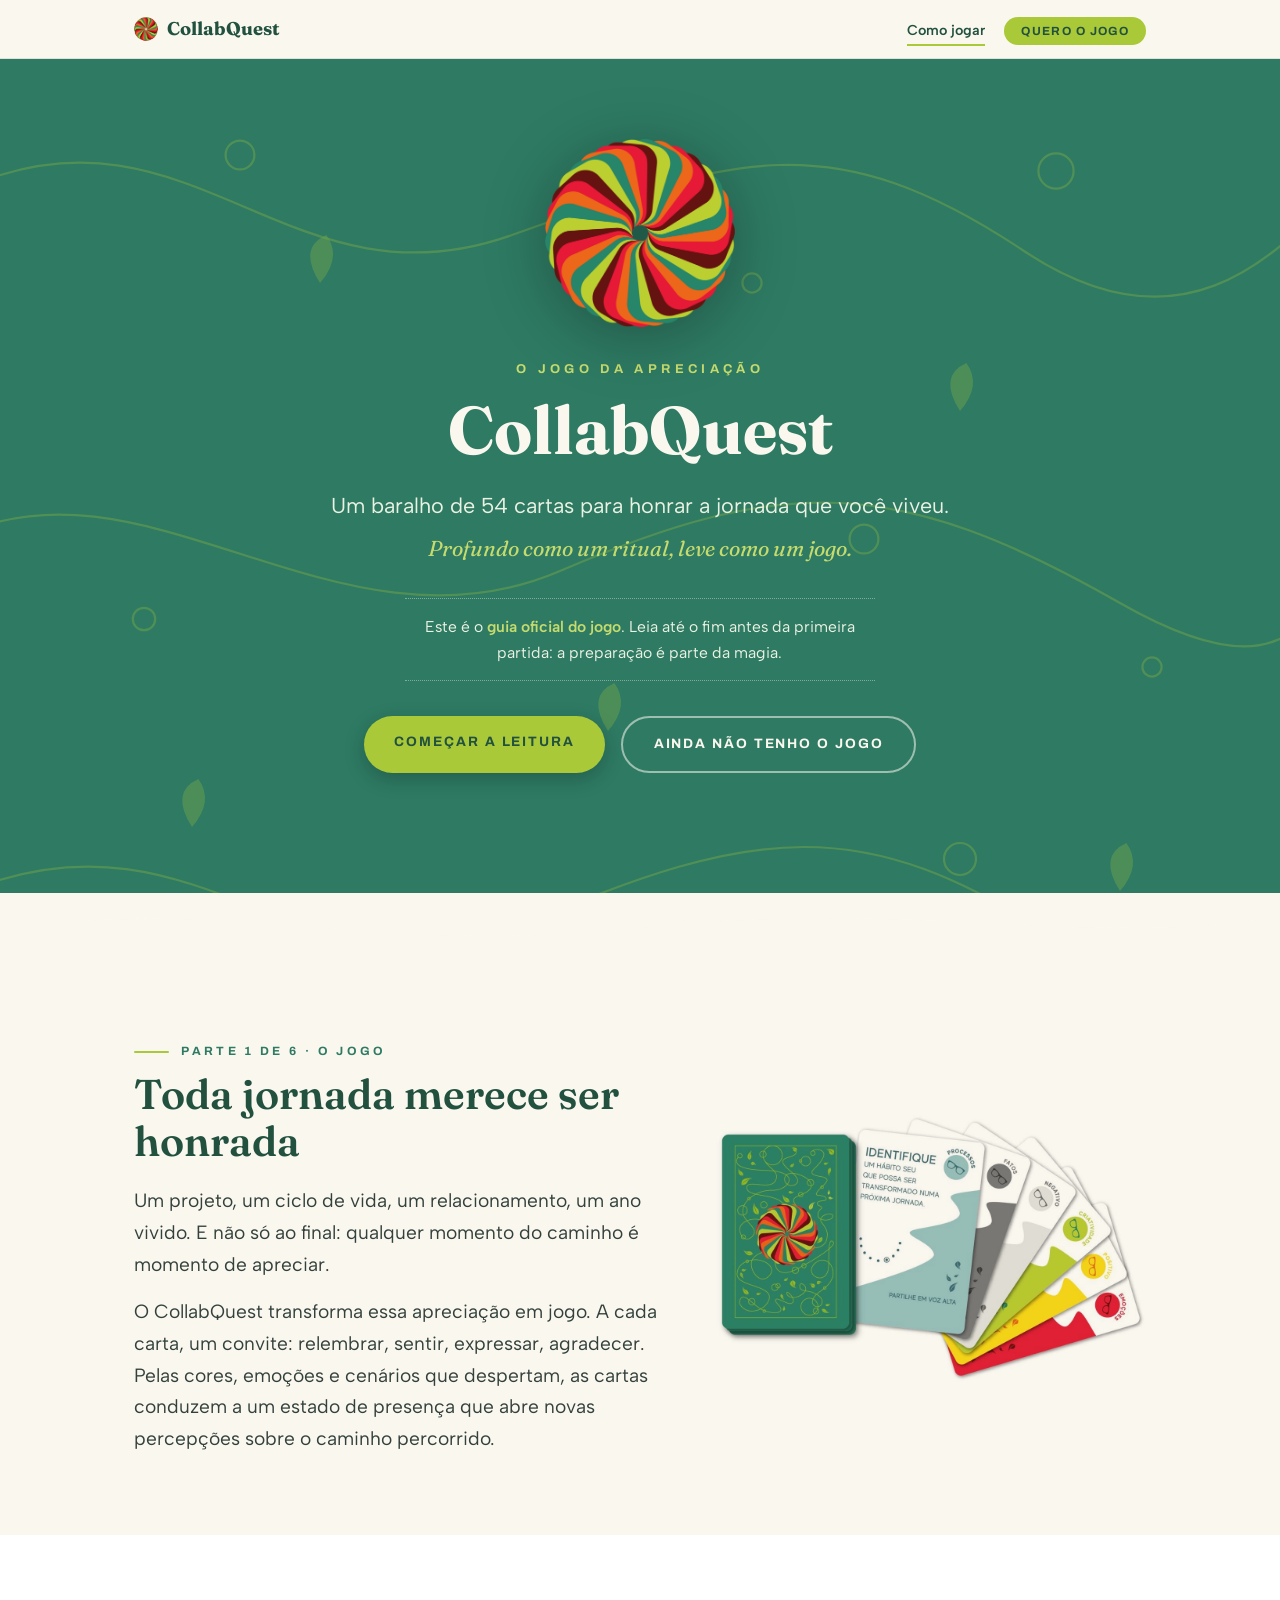
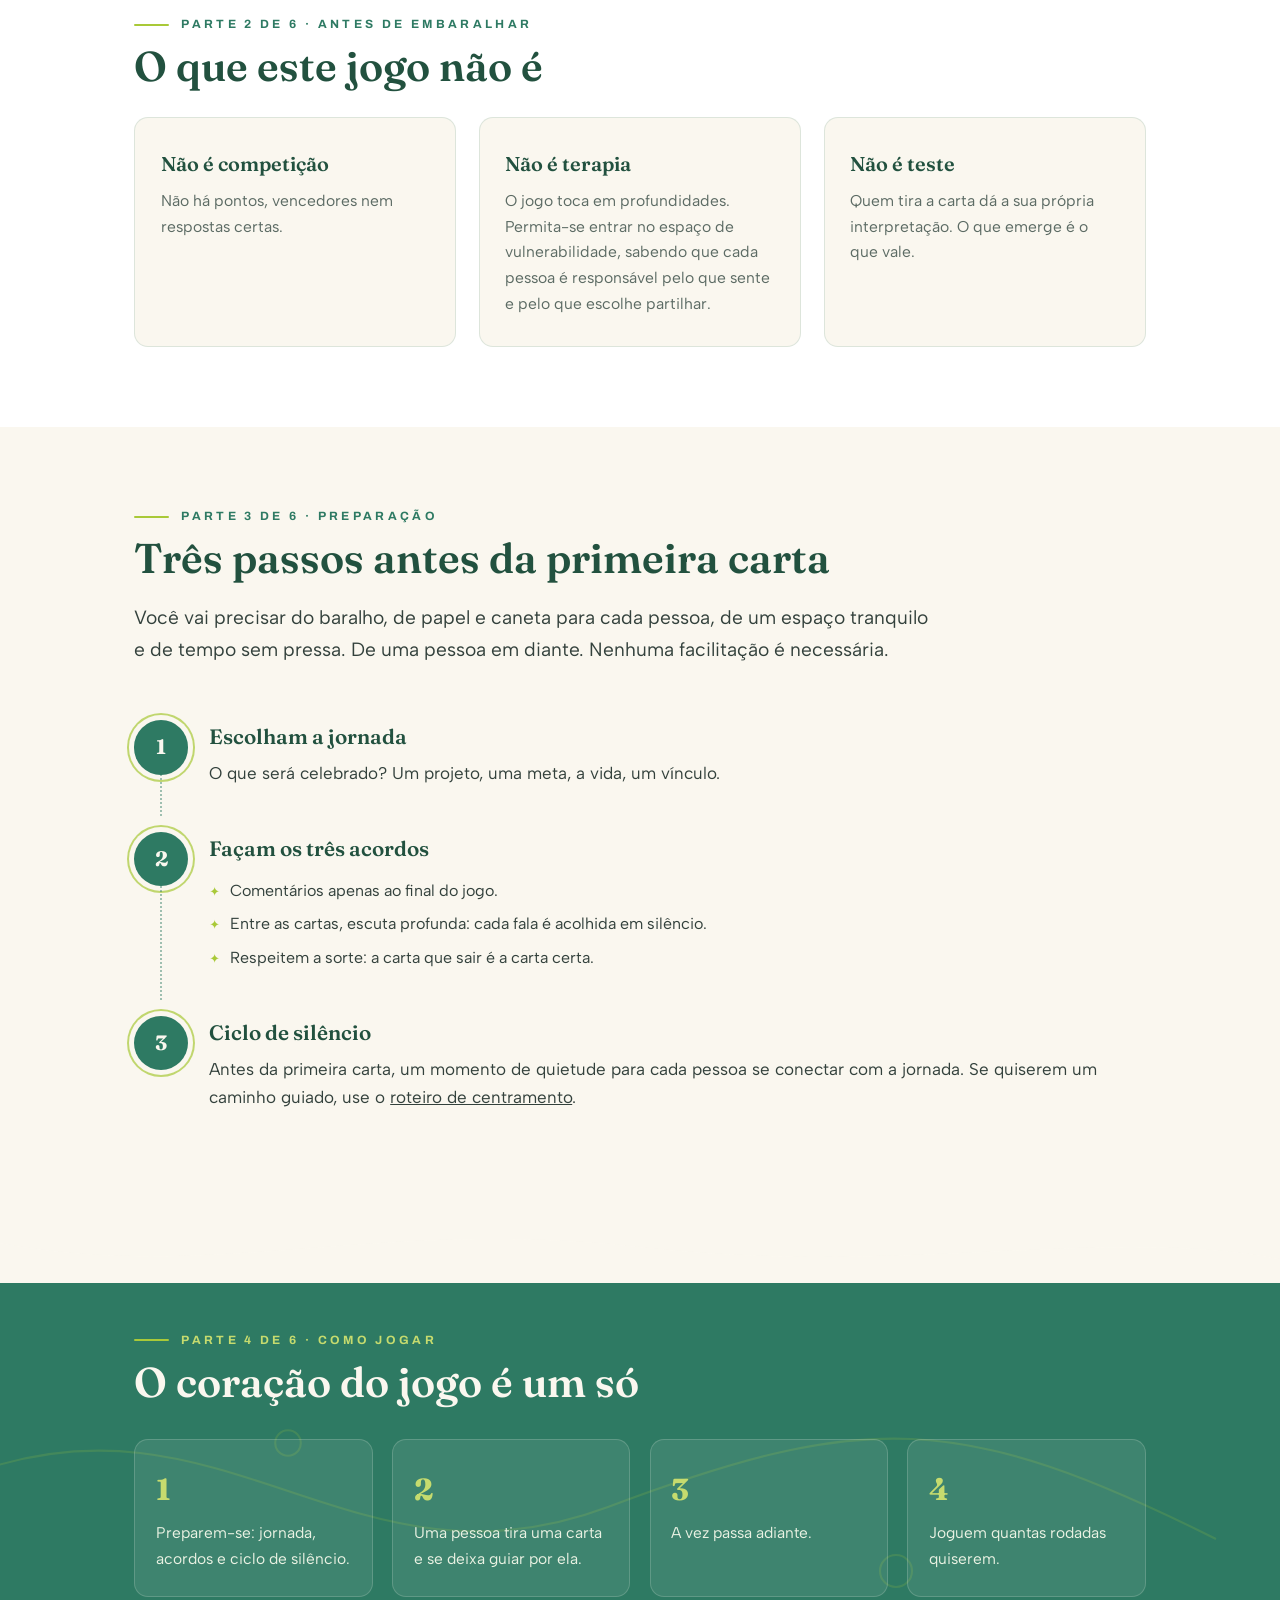
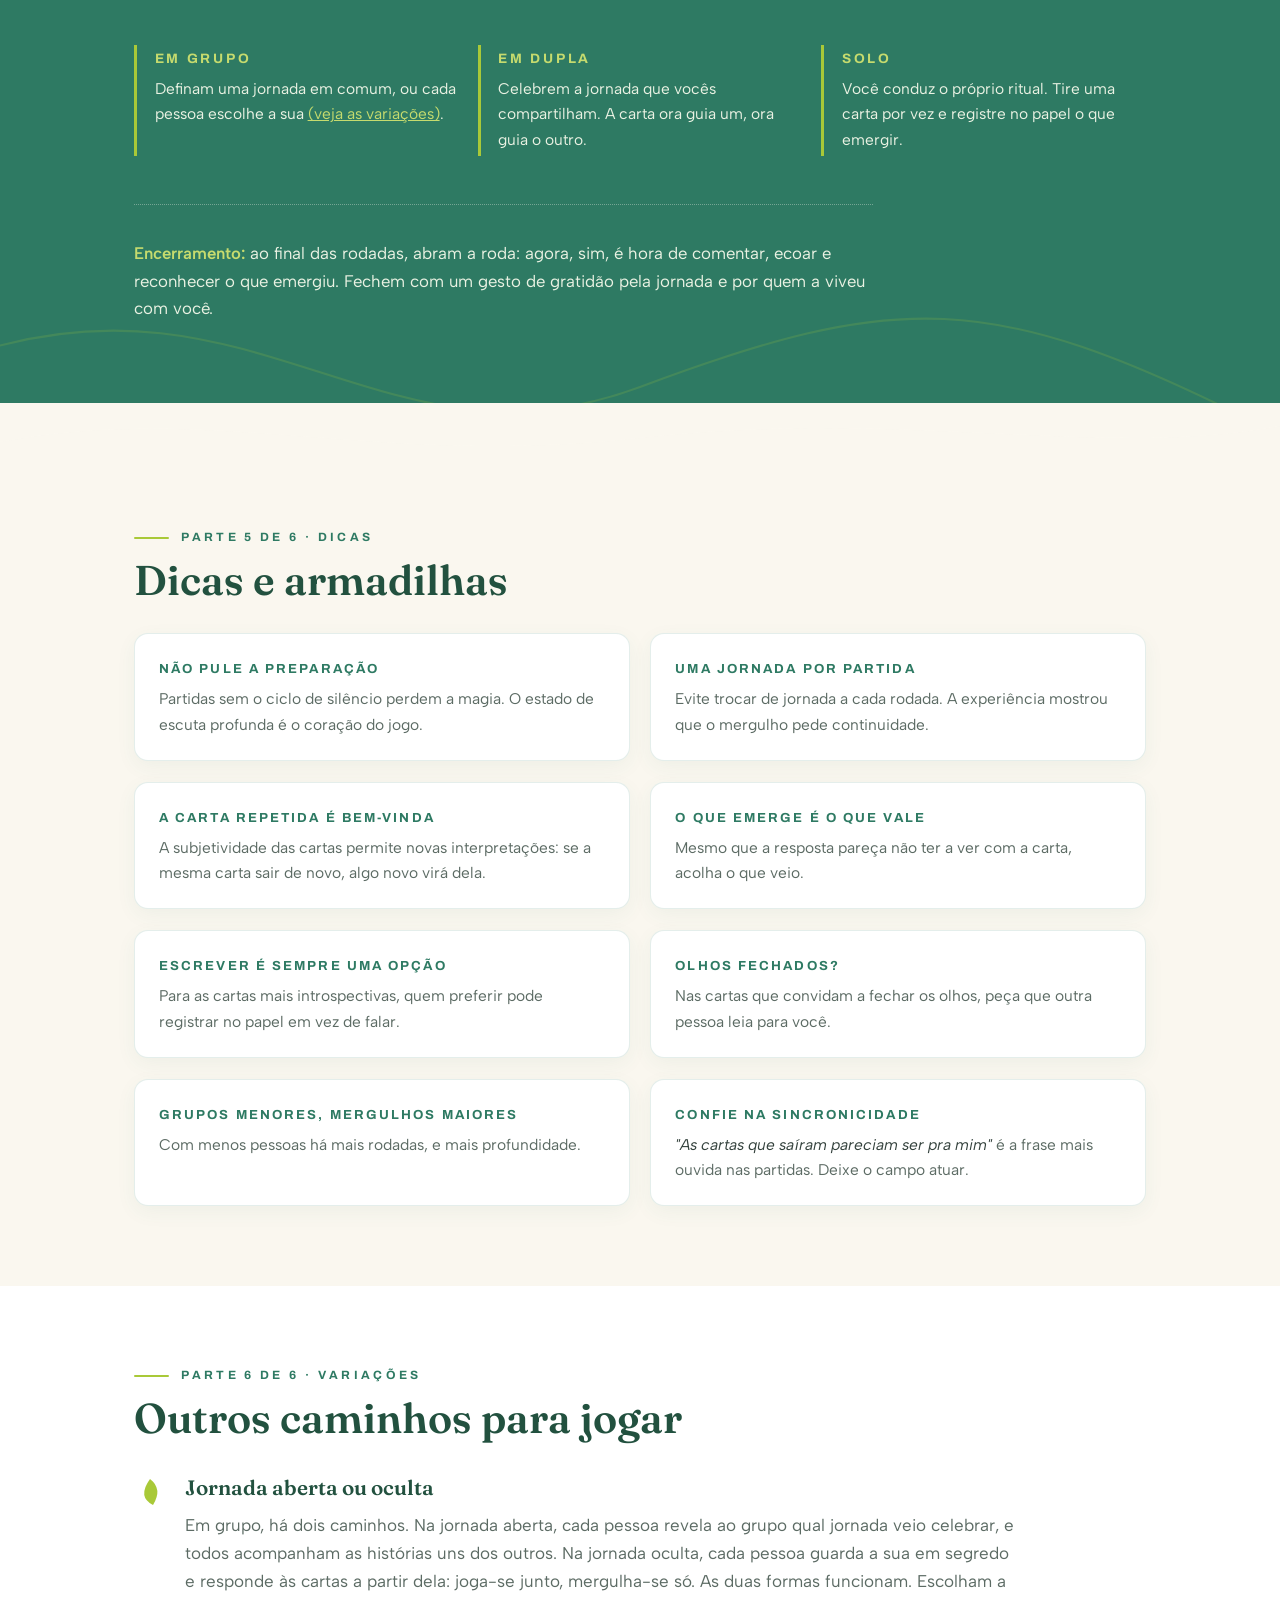
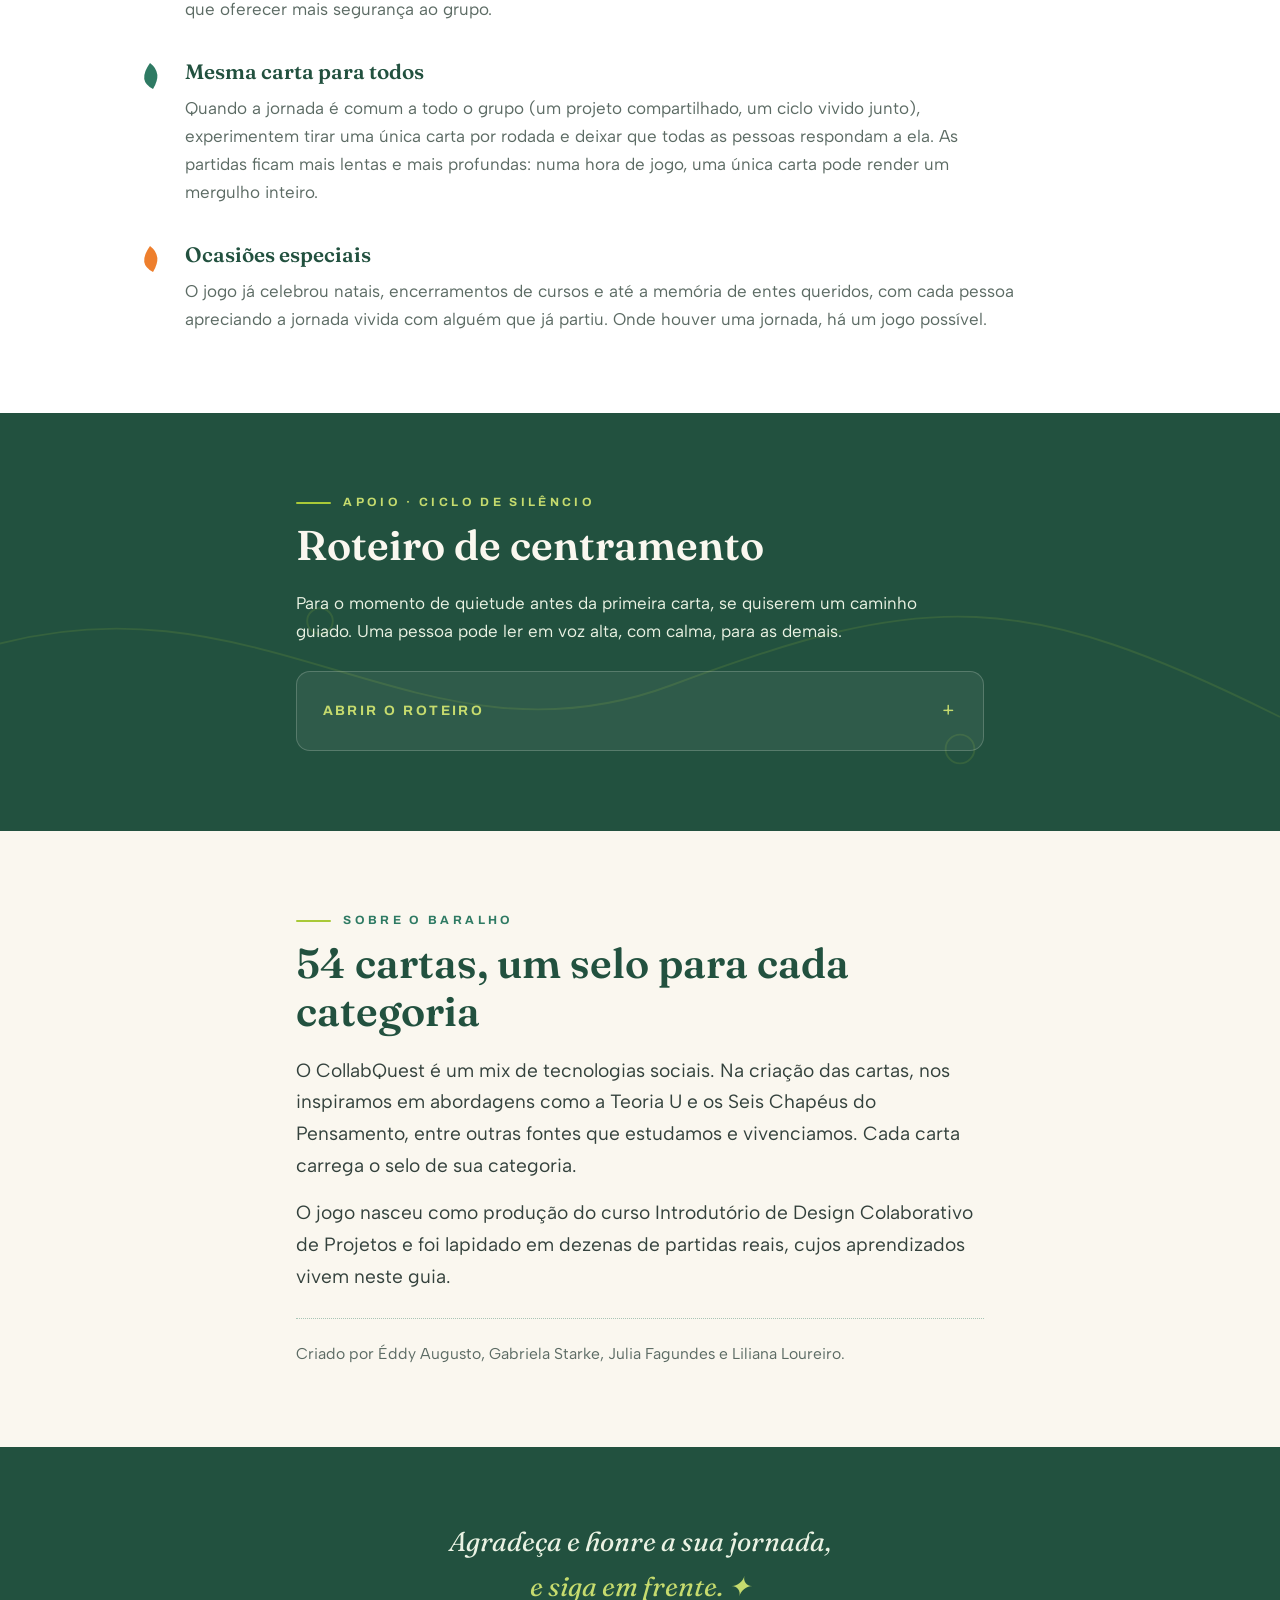
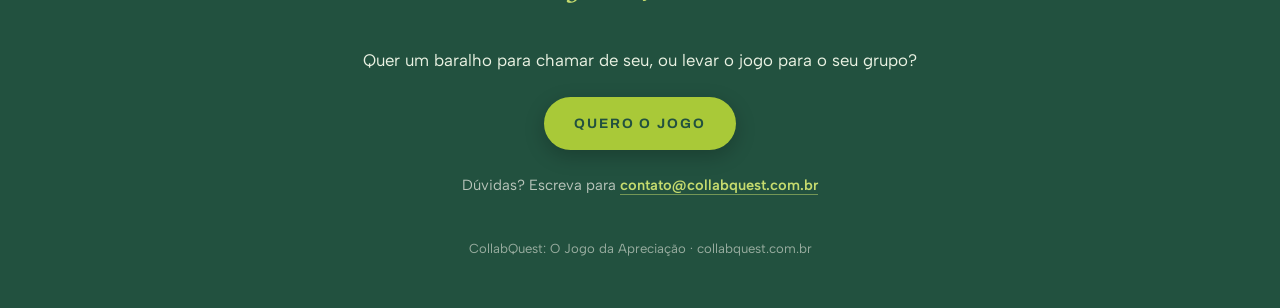
==== commit 7069f99c: "Numeração das partes do guia + barra de progresso de leitura Co-Authored-By: Claude Fable 5 <noreply" ====
--- a/index.html
+++ b/index.html
@@ -28,6 +28,7 @@
 </head>
 <body>
 
+<div id="progresso" aria-hidden="true"></div>
 <nav aria-label="Navegação principal">
   <div class="wrap">
     <a class="brand" href="/">
@@ -76,7 +77,7 @@
   <div class="wrap">
     <div class="grid">
       <div class="reveal">
-        <p class="eyebrow">O Jogo</p>
+        <p class="eyebrow">Parte 1 de 6 · O Jogo</p>
         <h2>Toda jornada merece ser honrada</h2>
         <p class="lead">Um projeto, um ciclo de vida, um relacionamento, um ano vivido. E não só ao final: qualquer momento do caminho é momento de apreciar.</p>
         <p class="lead" style="margin-top:1rem">O CollabQuest transforma essa apreciação em jogo. A cada carta, um convite: relembrar, sentir, expressar, agradecer. Pelas cores, emoções e cenários que despertam, as cartas conduzem a um estado de presença que abre novas percepções sobre o caminho percorrido.</p>
@@ -90,7 +91,7 @@
 
 <section class="nao-e" id="nao-e">
   <div class="wrap">
-    <p class="eyebrow reveal">Antes de embaralhar</p>
+    <p class="eyebrow reveal">Parte 2 de 6 · Antes de embaralhar</p>
     <h2 class="reveal">O que este jogo não é</h2>
     <div class="tres">
       <div class="tile reveal">
@@ -111,7 +112,7 @@
 
 <section id="preparacao">
   <div class="wrap">
-    <p class="eyebrow reveal">Preparação</p>
+    <p class="eyebrow reveal">Parte 3 de 6 · Preparação</p>
     <h2 class="reveal">Três passos antes da primeira carta</h2>
     <p class="lead reveal">Você vai precisar do baralho, de papel e caneta para cada pessoa, de um espaço tranquilo e de tempo sem pressa. De uma pessoa em diante. Nenhuma facilitação é necessária.</p>
     <ol class="passos">
@@ -154,7 +155,7 @@
     </g>
   </svg>
   <div class="wrap">
-    <p class="eyebrow reveal">Como jogar</p>
+    <p class="eyebrow reveal">Parte 4 de 6 · Como jogar</p>
     <h2 class="reveal">O coração do jogo é um só</h2>
     <div class="coracao">
       <div class="reveal"><p>Preparem-se: jornada, acordos e ciclo de silêncio.</p></div>
@@ -183,7 +184,7 @@
 
 <section id="dicas" style="padding-top:3.5rem">
   <div class="wrap">
-    <p class="eyebrow reveal">Colhidas em dezenas de partidas</p>
+    <p class="eyebrow reveal">Parte 5 de 6 · Dicas</p>
     <h2 class="reveal">Dicas e armadilhas</h2>
     <div class="dicas-grid">
       <div class="dica reveal"><h3>Não pule a preparação</h3><p>Partidas sem o ciclo de silêncio perdem a magia. O estado de escuta profunda é o coração do jogo.</p></div>
@@ -200,7 +201,7 @@
 
 <section class="variacoes" id="variacoes">
   <div class="wrap">
-    <p class="eyebrow reveal">Variações</p>
+    <p class="eyebrow reveal">Parte 6 de 6 · Variações</p>
     <h2 class="reveal">Outros caminhos para jogar</h2>
     <div class="var-lista">
       <div class="var-item reveal">
@@ -237,7 +238,7 @@
     </g>
   </svg>
   <div class="wrap">
-    <p class="eyebrow reveal">Ciclo de silêncio</p>
+    <p class="eyebrow reveal">Apoio · Ciclo de silêncio</p>
     <h2 class="reveal">Roteiro de centramento</h2>
     <p class="reveal" style="color:#EAF2E3;max-width:40em">Para o momento de quietude antes da primeira carta, se quiserem um caminho guiado. Uma pessoa pode ler em voz alta, com calma, para as demais.</p>
     <details class="reveal">
@@ -256,7 +257,7 @@
 
 <section class="sobre" id="baralho">
   <div class="wrap">
-    <p class="eyebrow reveal">O Baralho</p>
+    <p class="eyebrow reveal">Sobre o baralho</p>
     <h2 class="reveal">54 cartas, um selo para cada categoria</h2>
     <p class="lead reveal">O CollabQuest é um mix de tecnologias sociais. Na criação das cartas, nos inspiramos em abordagens como a Teoria U e os Seis Chapéus do Pensamento, entre outras fontes que estudamos e vivenciamos. Cada carta carrega o selo de sua categoria.</p>
     <p class="lead reveal" style="margin-top:1rem">O jogo nasceu como produção do curso Introdutório de Design Colaborativo de Projetos e foi lapidado em dezenas de partidas reais, cujos aprendizados vivem neste guia.</p>
@@ -279,6 +280,9 @@
 <script>
 const io=new IntersectionObserver(es=>{es.forEach(e=>{if(e.isIntersecting){e.target.classList.add('on');io.unobserve(e.target)}})},{threshold:.12});
 document.querySelectorAll('.reveal').forEach(el=>io.observe(el));
+const pb=document.getElementById('progresso');
+const upd=()=>{const d=document.documentElement;pb.style.width=(d.scrollTop/(d.scrollHeight-d.clientHeight)*100)+'%'};
+addEventListener('scroll',upd,{passive:true});upd();
 </script>
 </body>
 </html>
--- a/styles.css
+++ b/styles.css
@@ -282,3 +282,9 @@
 footer .contato-mail a{color:var(--lima-suave);font-weight:600;text-decoration:none;border-bottom:1px solid rgba(198,219,110,.5)}
 footer .contato a:hover{border-color:var(--lima-suave)}
 footer .fim{font-size:.82rem;color:rgba(250,247,239,.55)}
+
+/* ---------- Barra de progresso de leitura ---------- */
+#progresso{
+  position:fixed;top:0;left:0;height:4px;width:0;z-index:60;
+  background:var(--lima);border-radius:0 3px 3px 0;
+}
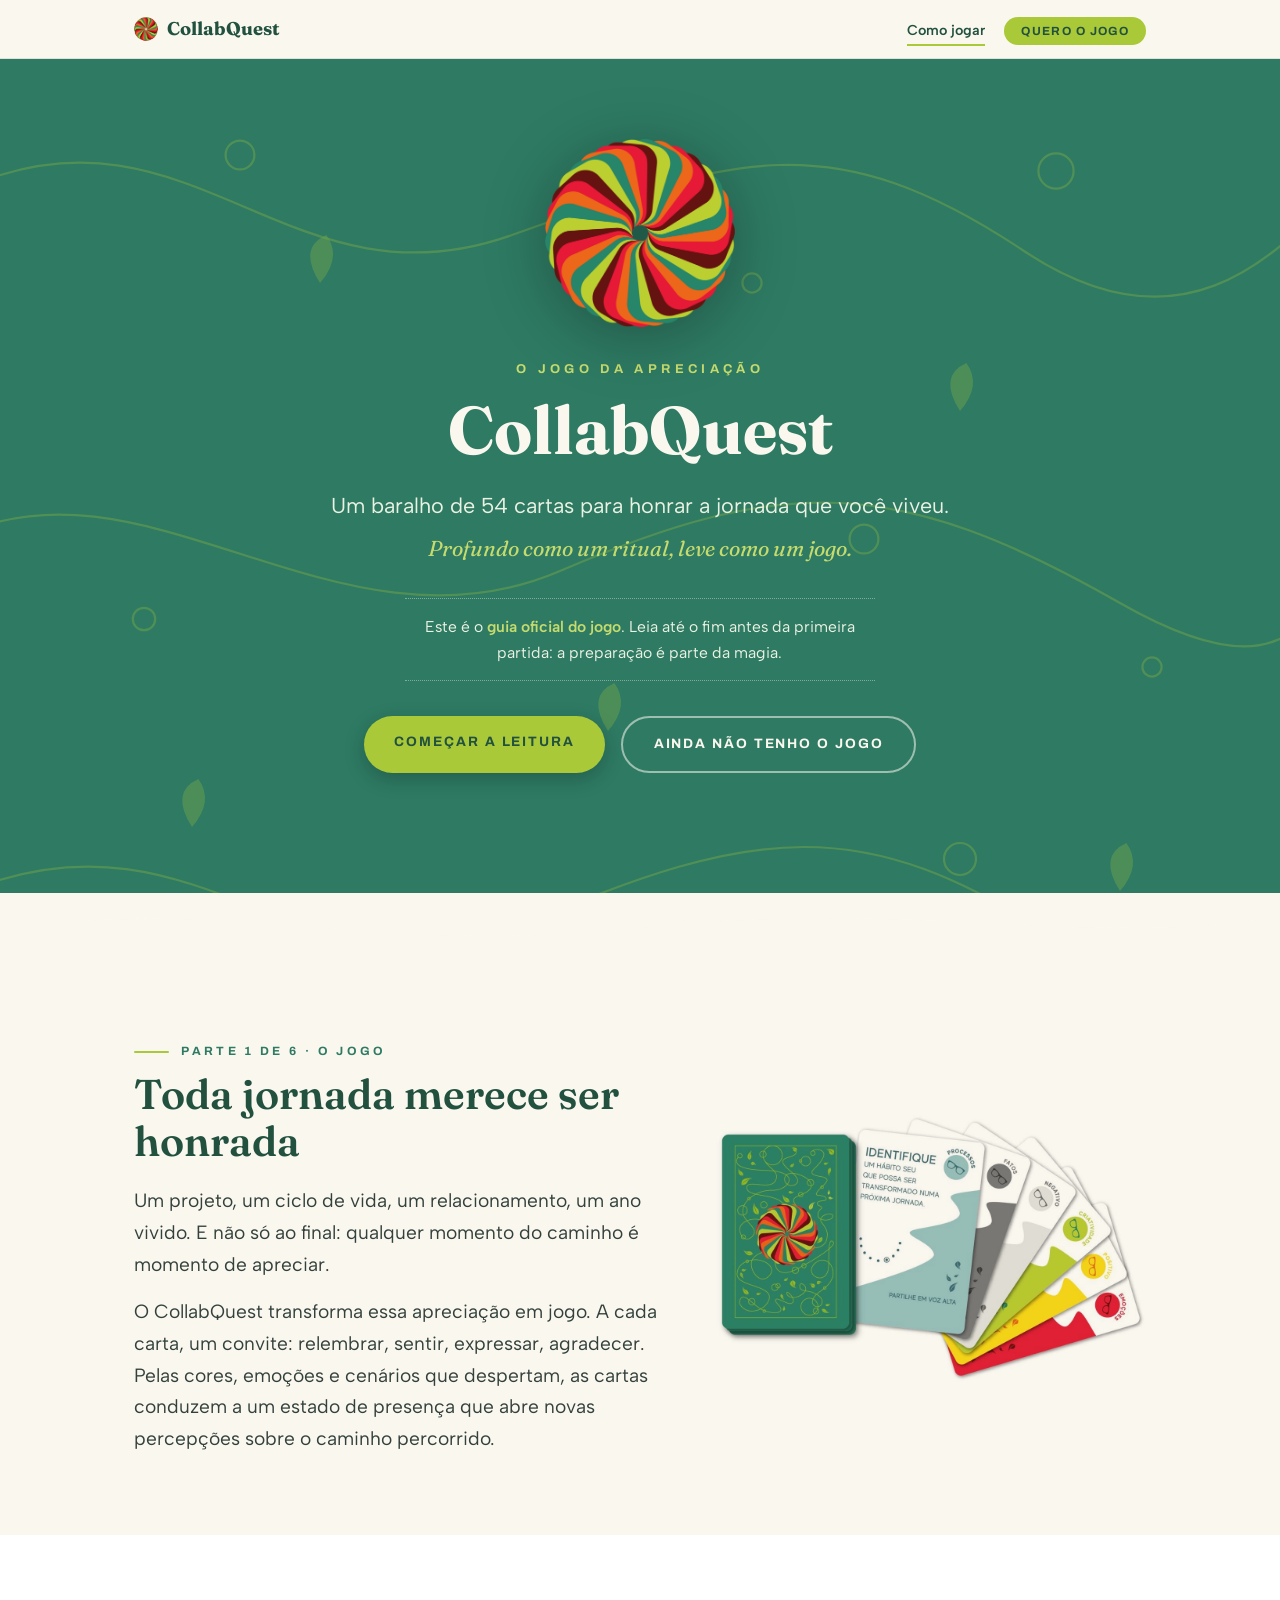
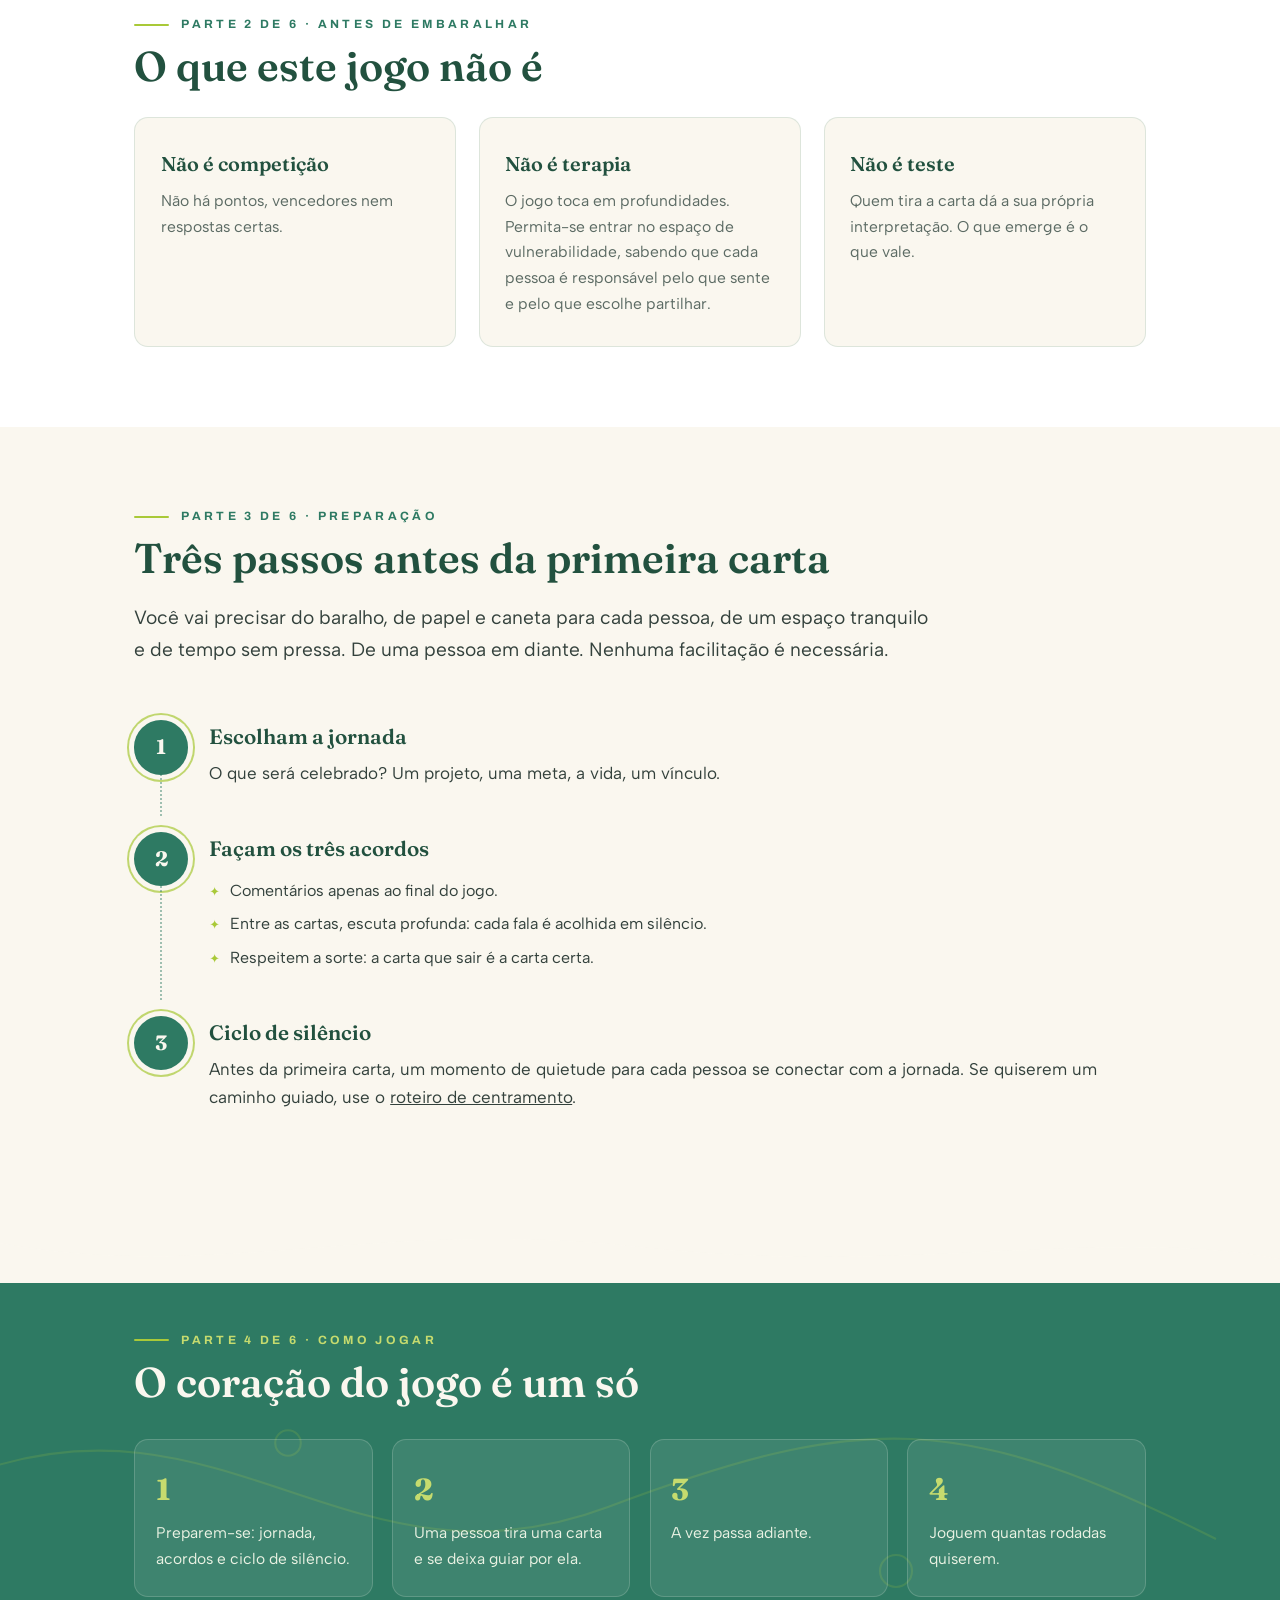
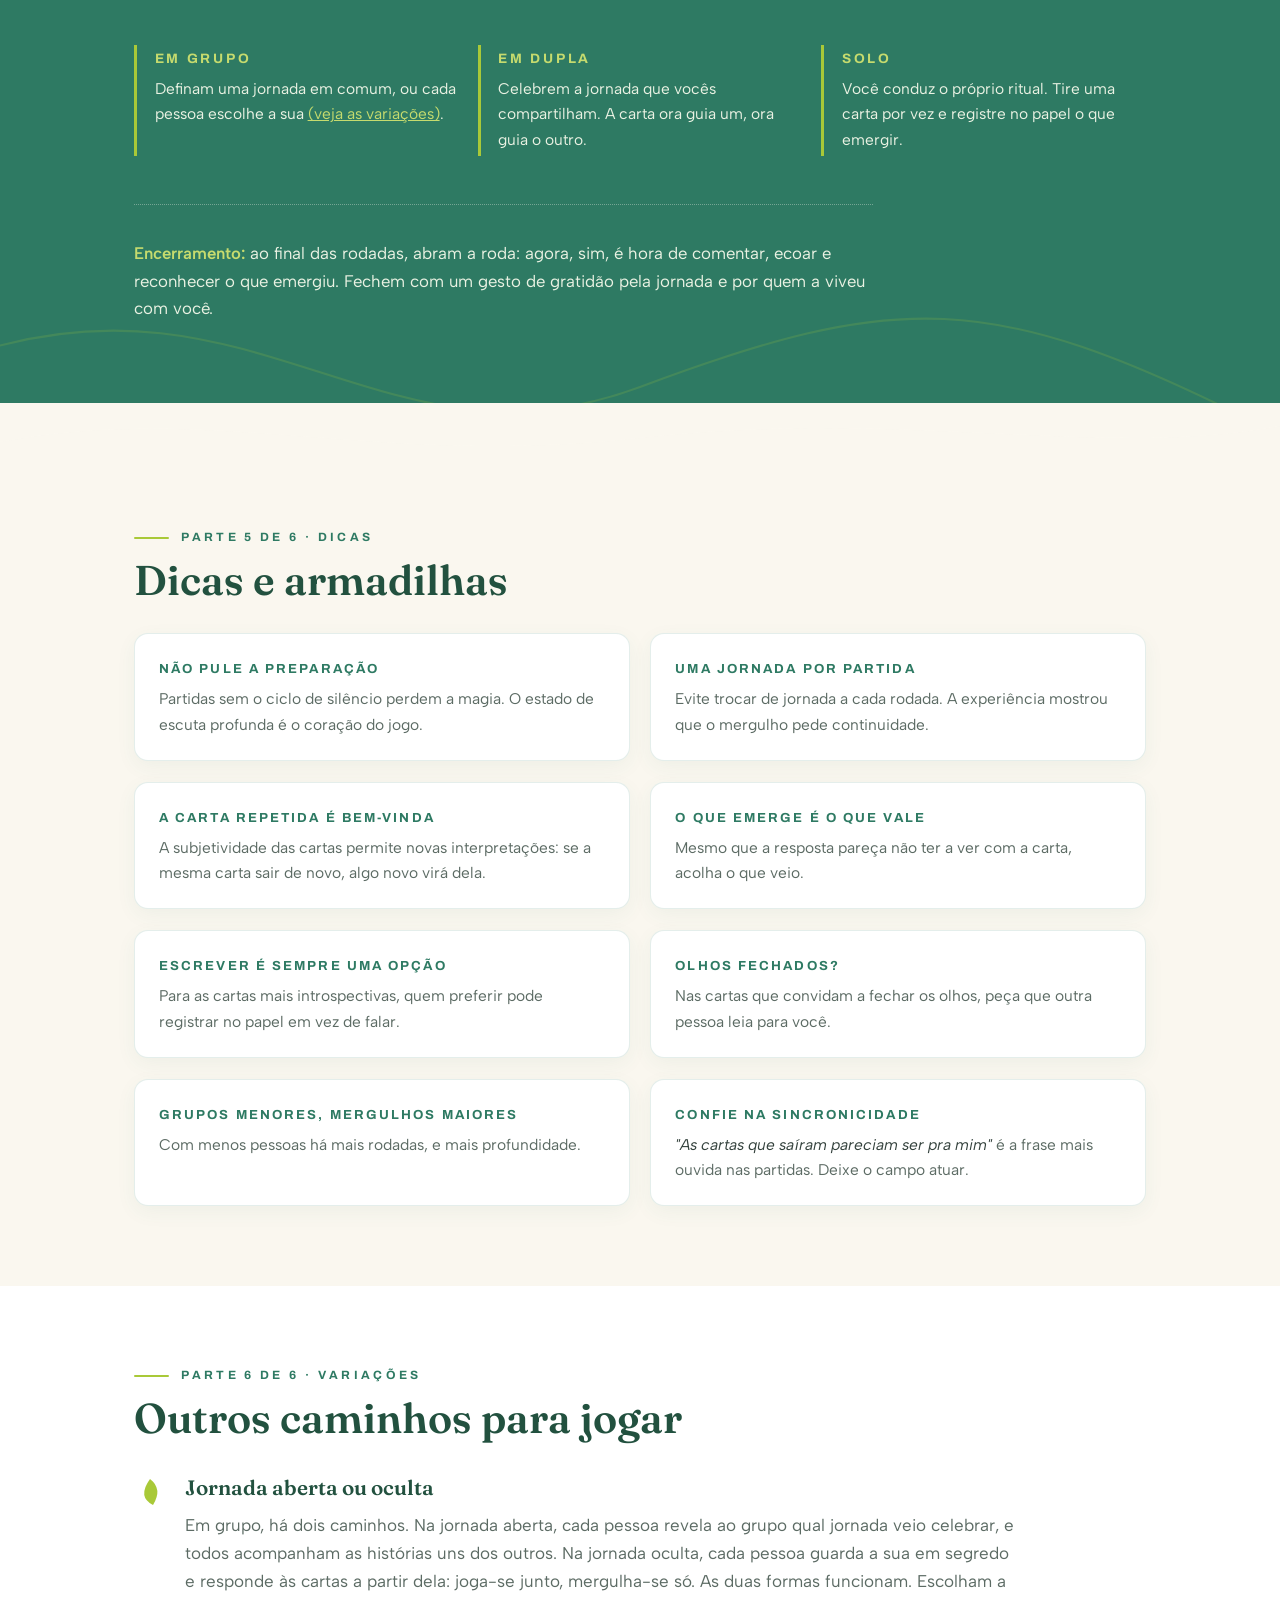
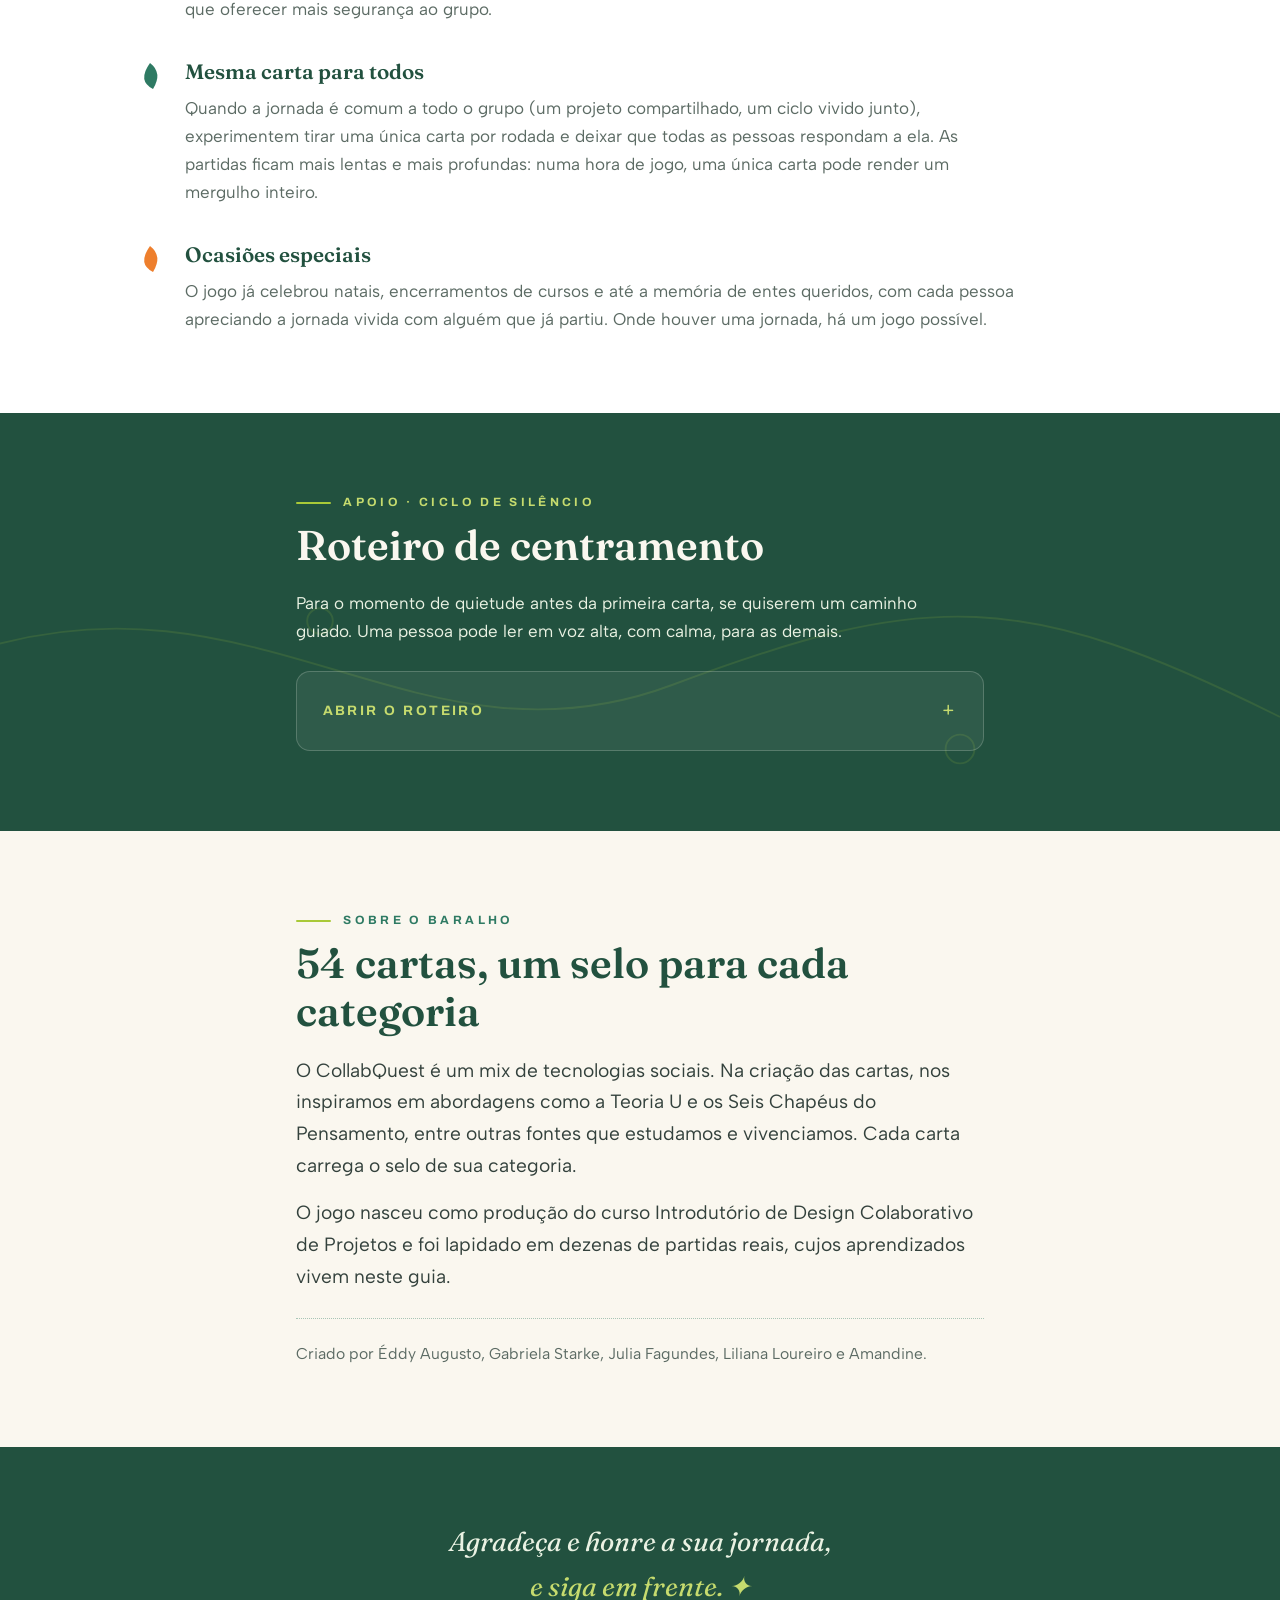
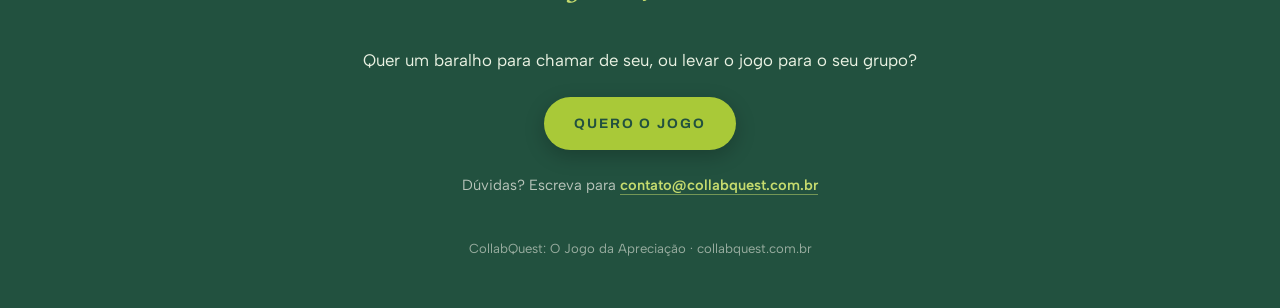
==== commit f4863d24: "Adiciona Amandine aos créditos Co-Authored-By: Claude Fable 5 <noreply@anthropic.com>" ====
--- a/index.html
+++ b/index.html
@@ -261,7 +261,7 @@
     <h2 class="reveal">54 cartas, um selo para cada categoria</h2>
     <p class="lead reveal">O CollabQuest é um mix de tecnologias sociais. Na criação das cartas, nos inspiramos em abordagens como a Teoria U e os Seis Chapéus do Pensamento, entre outras fontes que estudamos e vivenciamos. Cada carta carrega o selo de sua categoria.</p>
     <p class="lead reveal" style="margin-top:1rem">O jogo nasceu como produção do curso Introdutório de Design Colaborativo de Projetos e foi lapidado em dezenas de partidas reais, cujos aprendizados vivem neste guia.</p>
-    <p class="creditos reveal">Criado por Éddy Augusto, Gabriela Starke, Julia Fagundes e Liliana Loureiro.</p>
+    <p class="creditos reveal">Criado por Éddy Augusto, Gabriela Starke, Julia Fagundes, Liliana Loureiro e Amandine.</p>
   </div>
 </section>
 
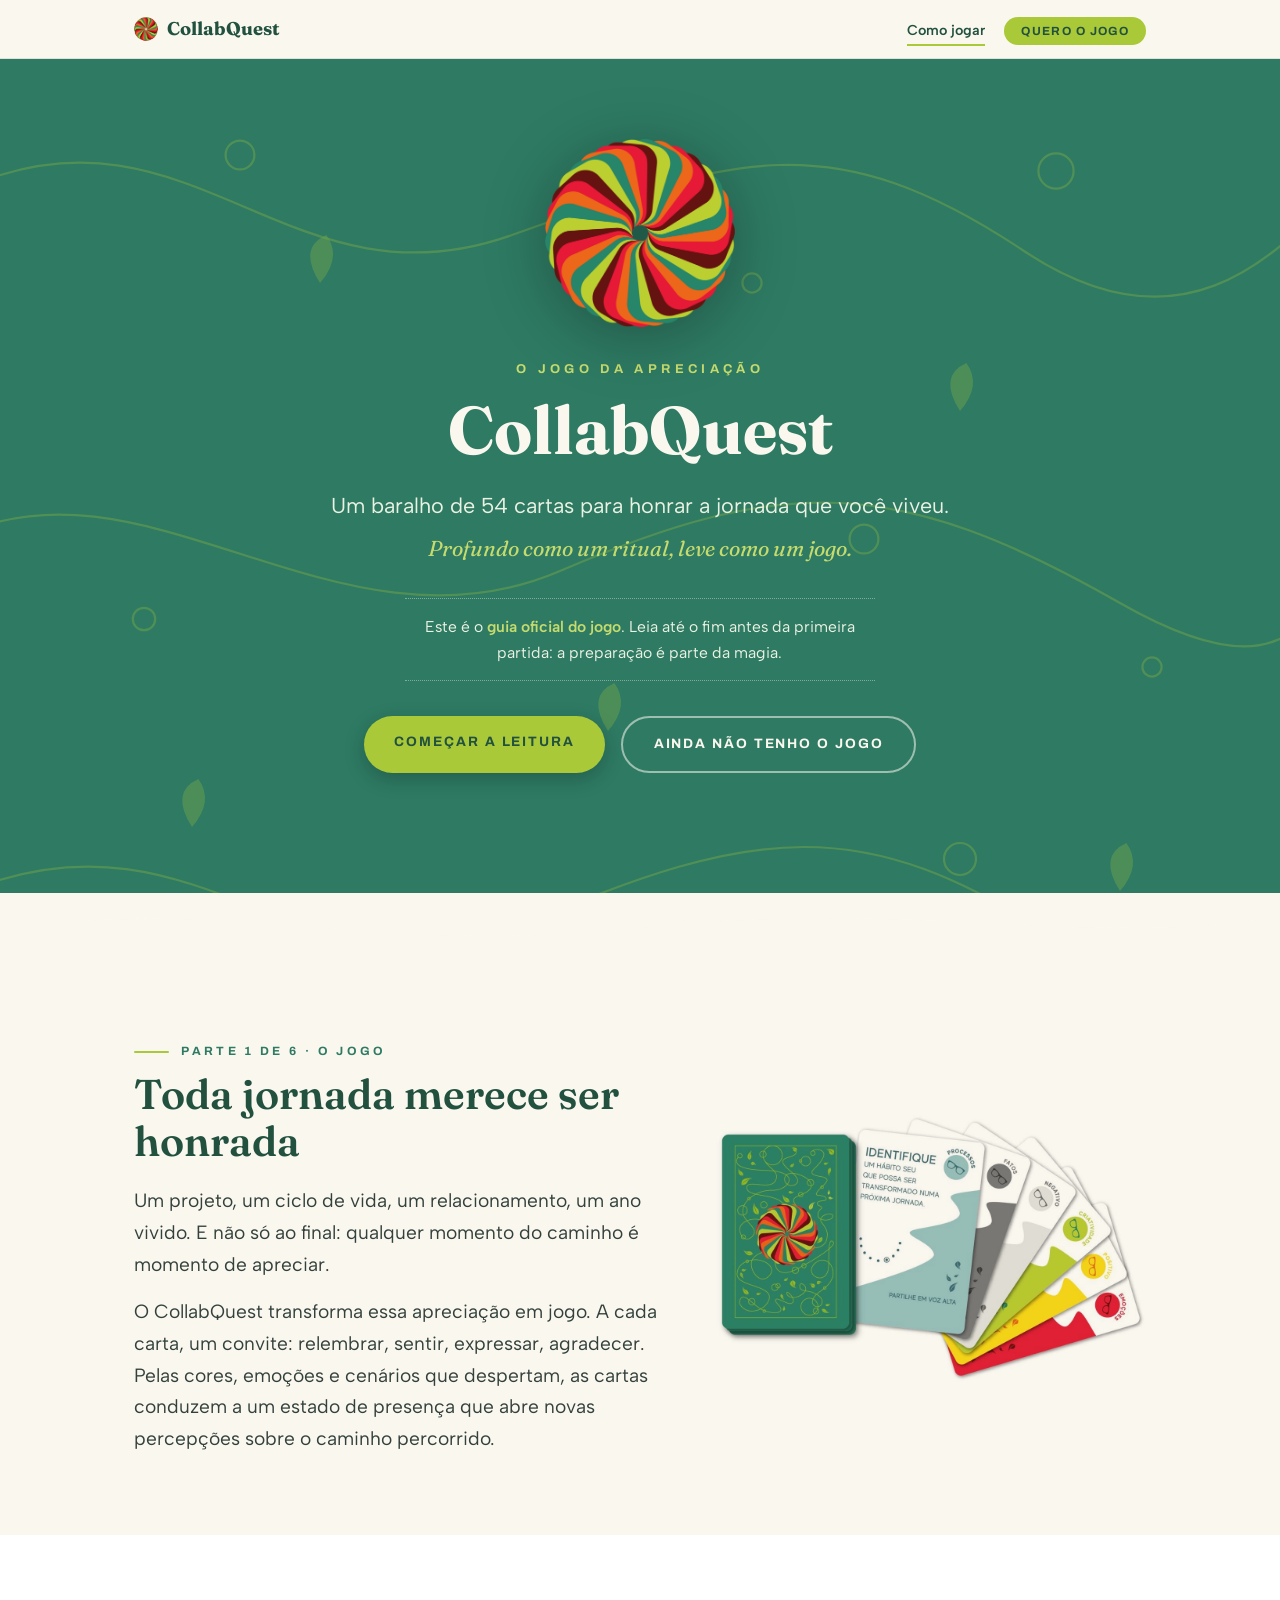
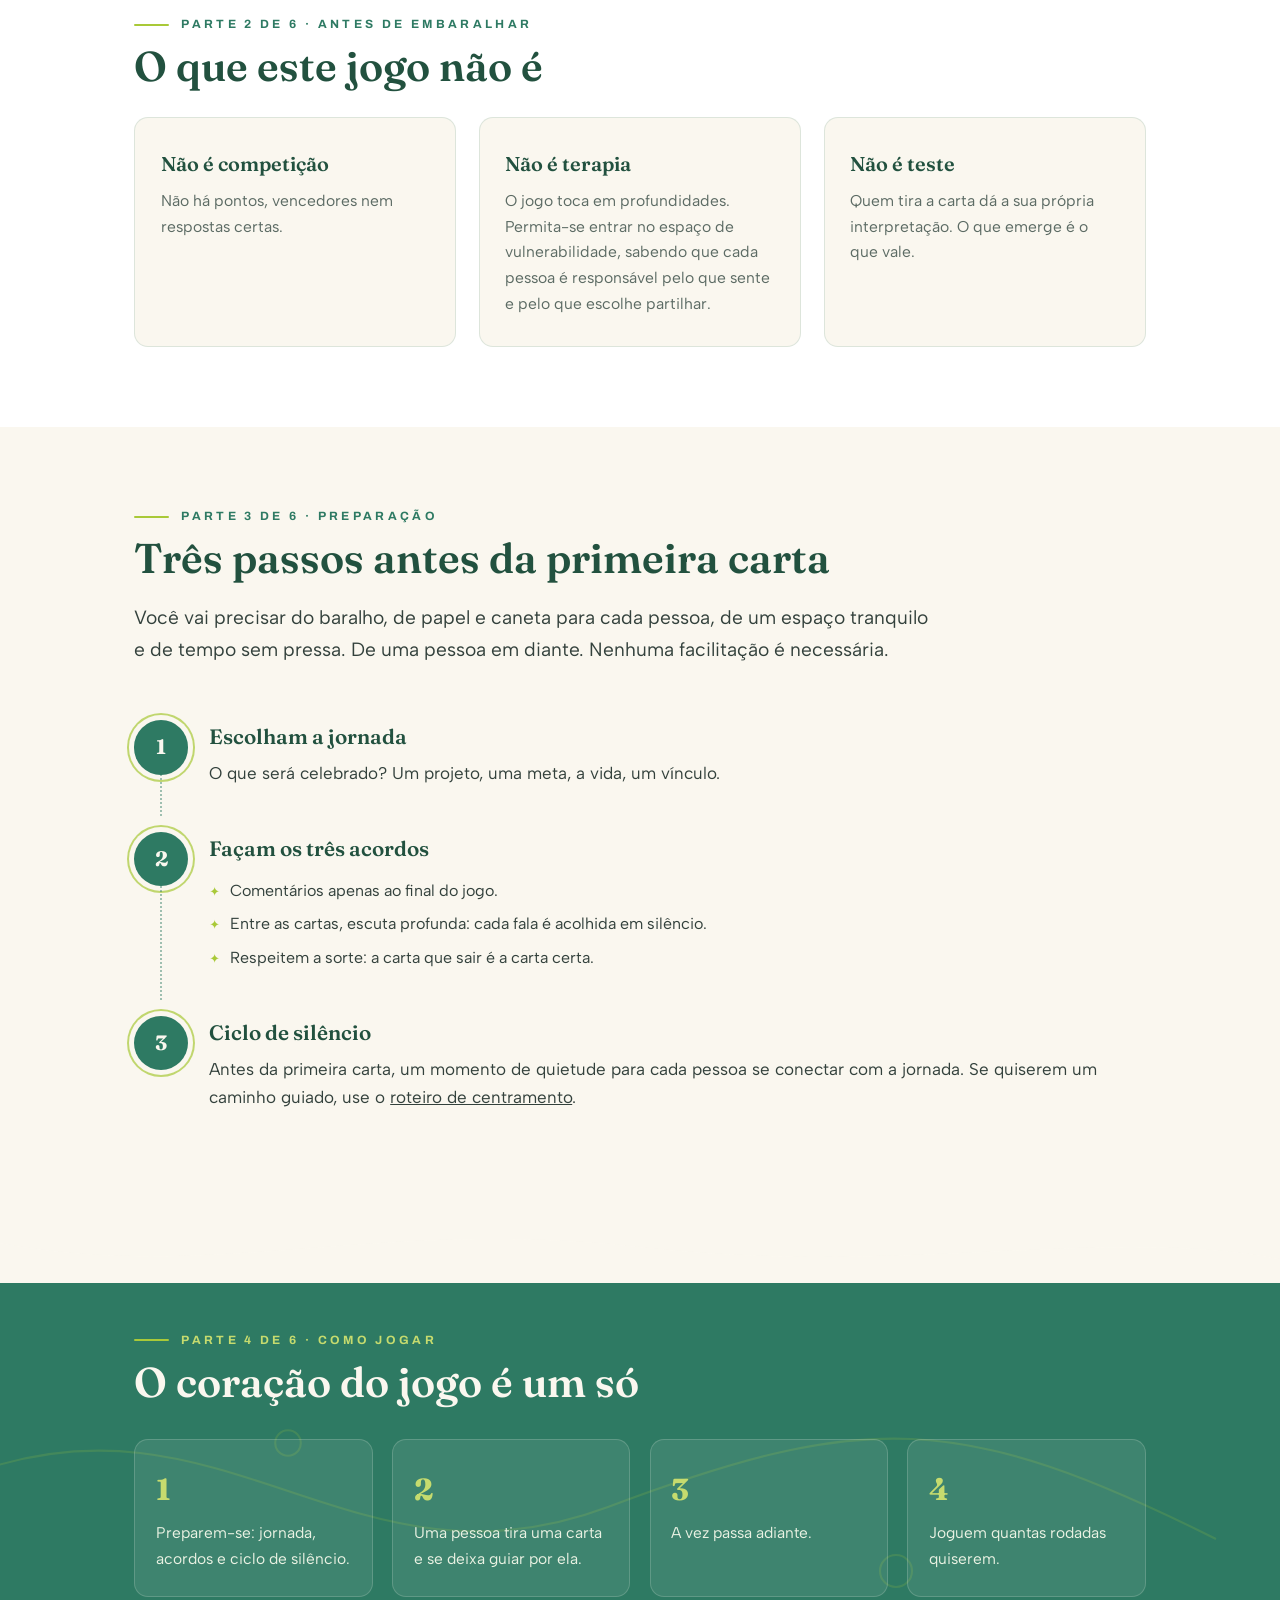
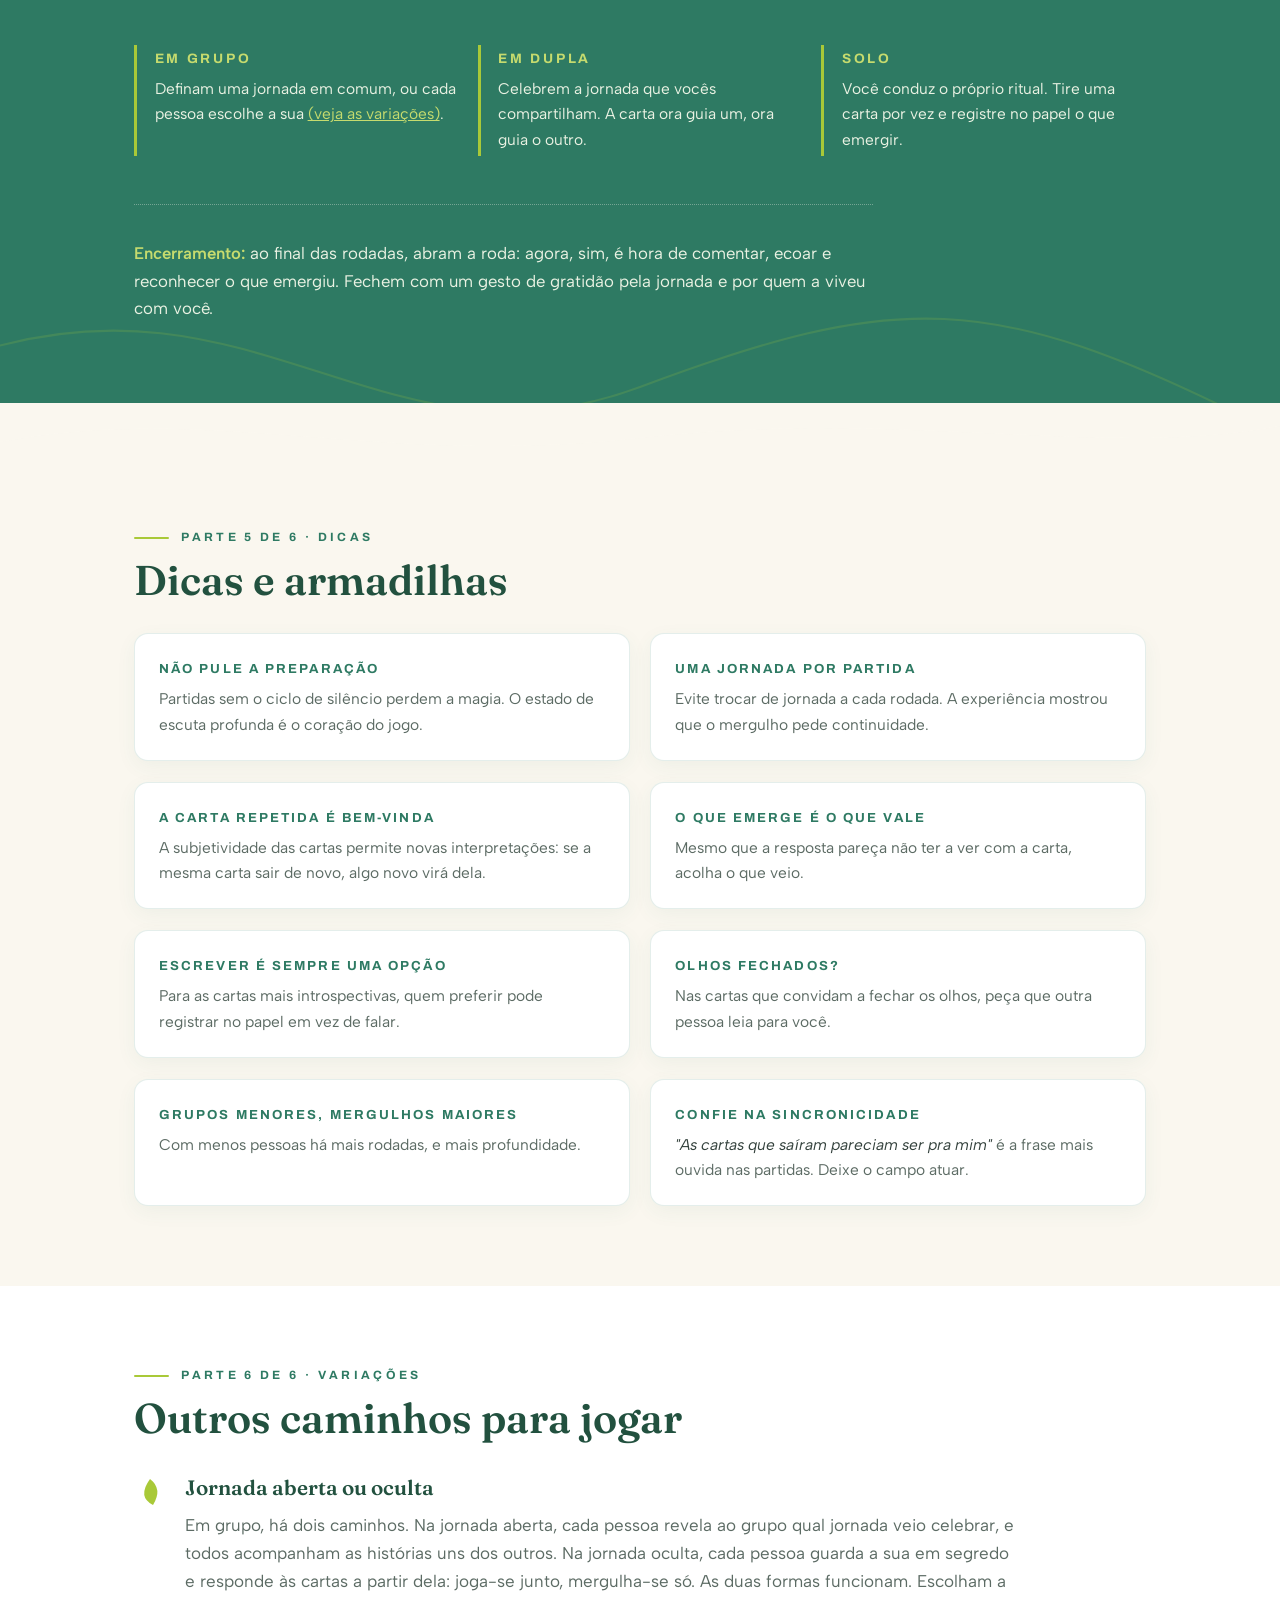
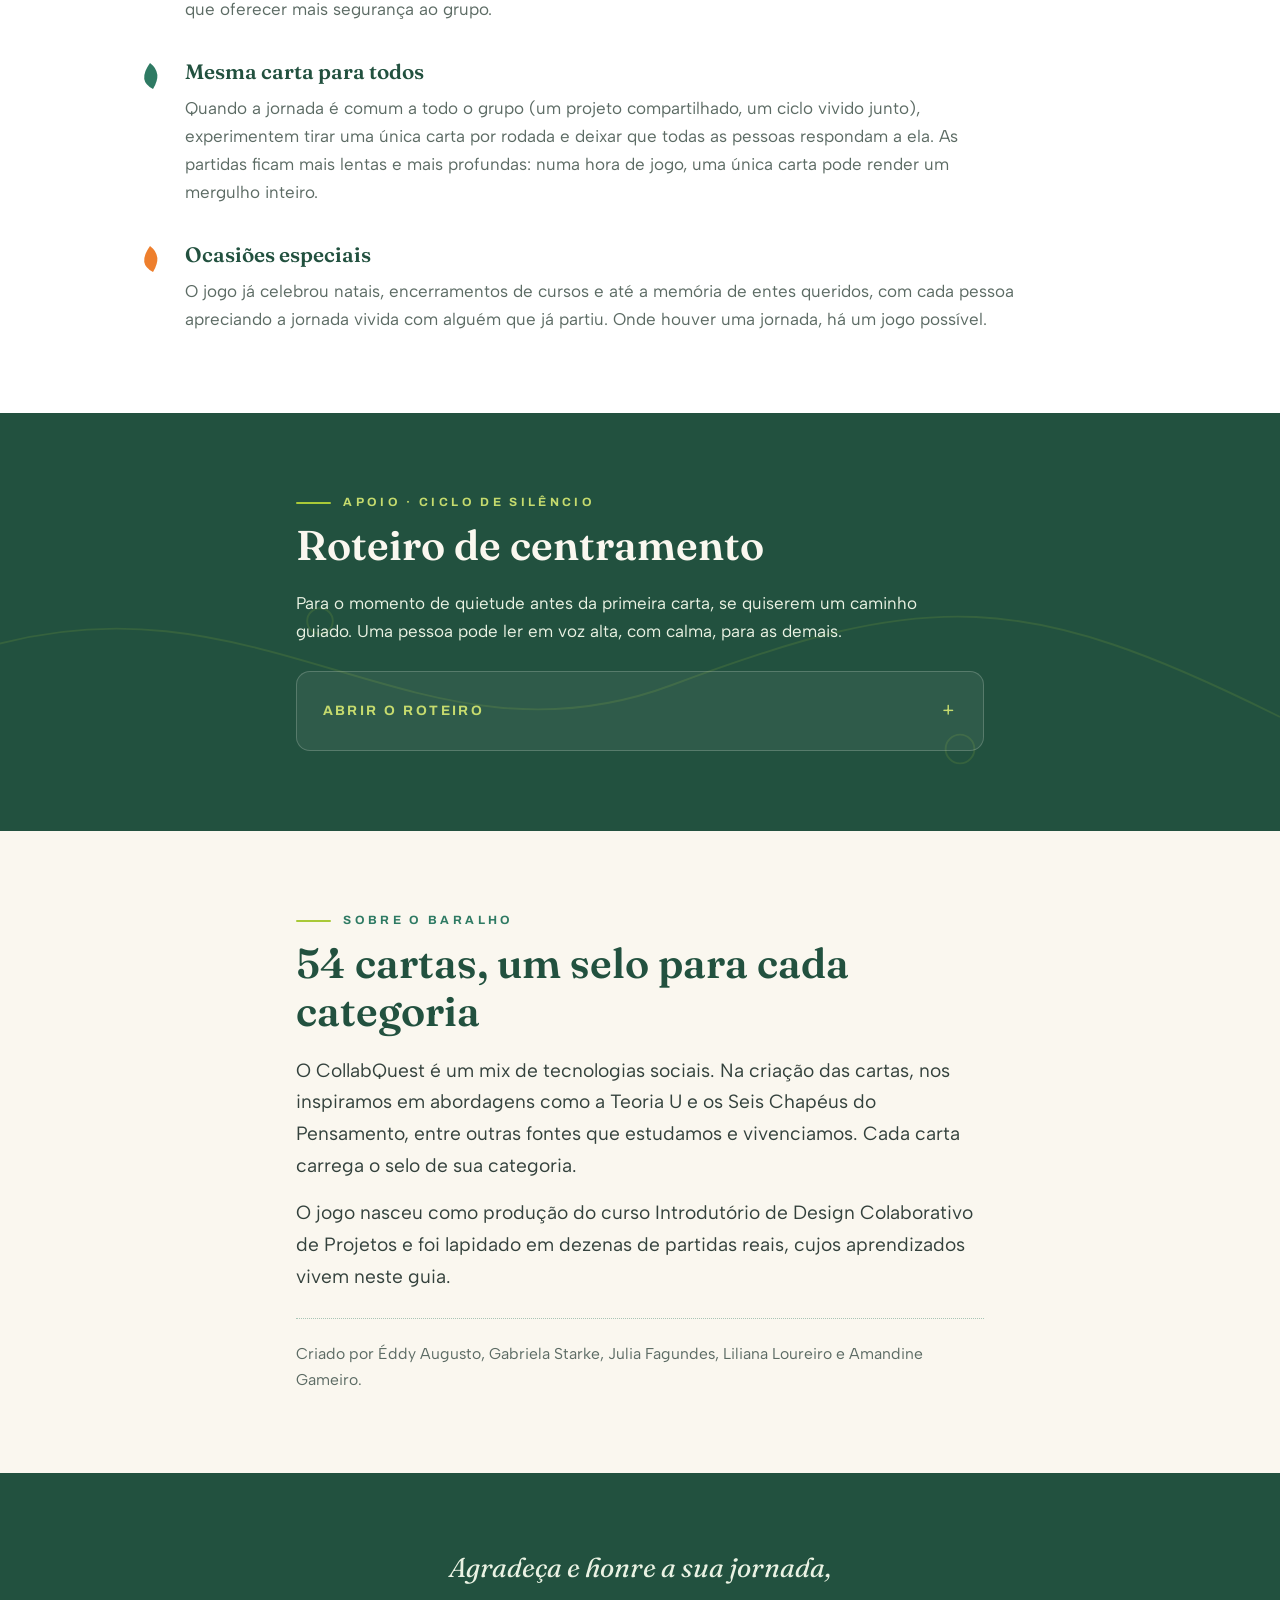
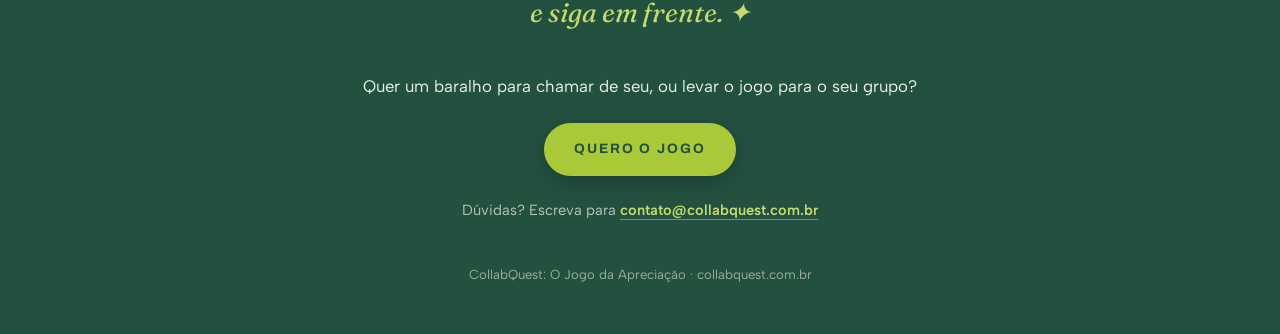
==== commit 1d5354f9: "Amandine Gameiro (nome completo) nos créditos Co-Authored-By: Claude Fable 5 <noreply@anthropic.com>" ====
--- a/index.html
+++ b/index.html
@@ -261,7 +261,7 @@
     <h2 class="reveal">54 cartas, um selo para cada categoria</h2>
     <p class="lead reveal">O CollabQuest é um mix de tecnologias sociais. Na criação das cartas, nos inspiramos em abordagens como a Teoria U e os Seis Chapéus do Pensamento, entre outras fontes que estudamos e vivenciamos. Cada carta carrega o selo de sua categoria.</p>
     <p class="lead reveal" style="margin-top:1rem">O jogo nasceu como produção do curso Introdutório de Design Colaborativo de Projetos e foi lapidado em dezenas de partidas reais, cujos aprendizados vivem neste guia.</p>
-    <p class="creditos reveal">Criado por Éddy Augusto, Gabriela Starke, Julia Fagundes, Liliana Loureiro e Amandine.</p>
+    <p class="creditos reveal">Criado por Éddy Augusto, Gabriela Starke, Julia Fagundes, Liliana Loureiro e Amandine Gameiro.</p>
   </div>
 </section>
 
